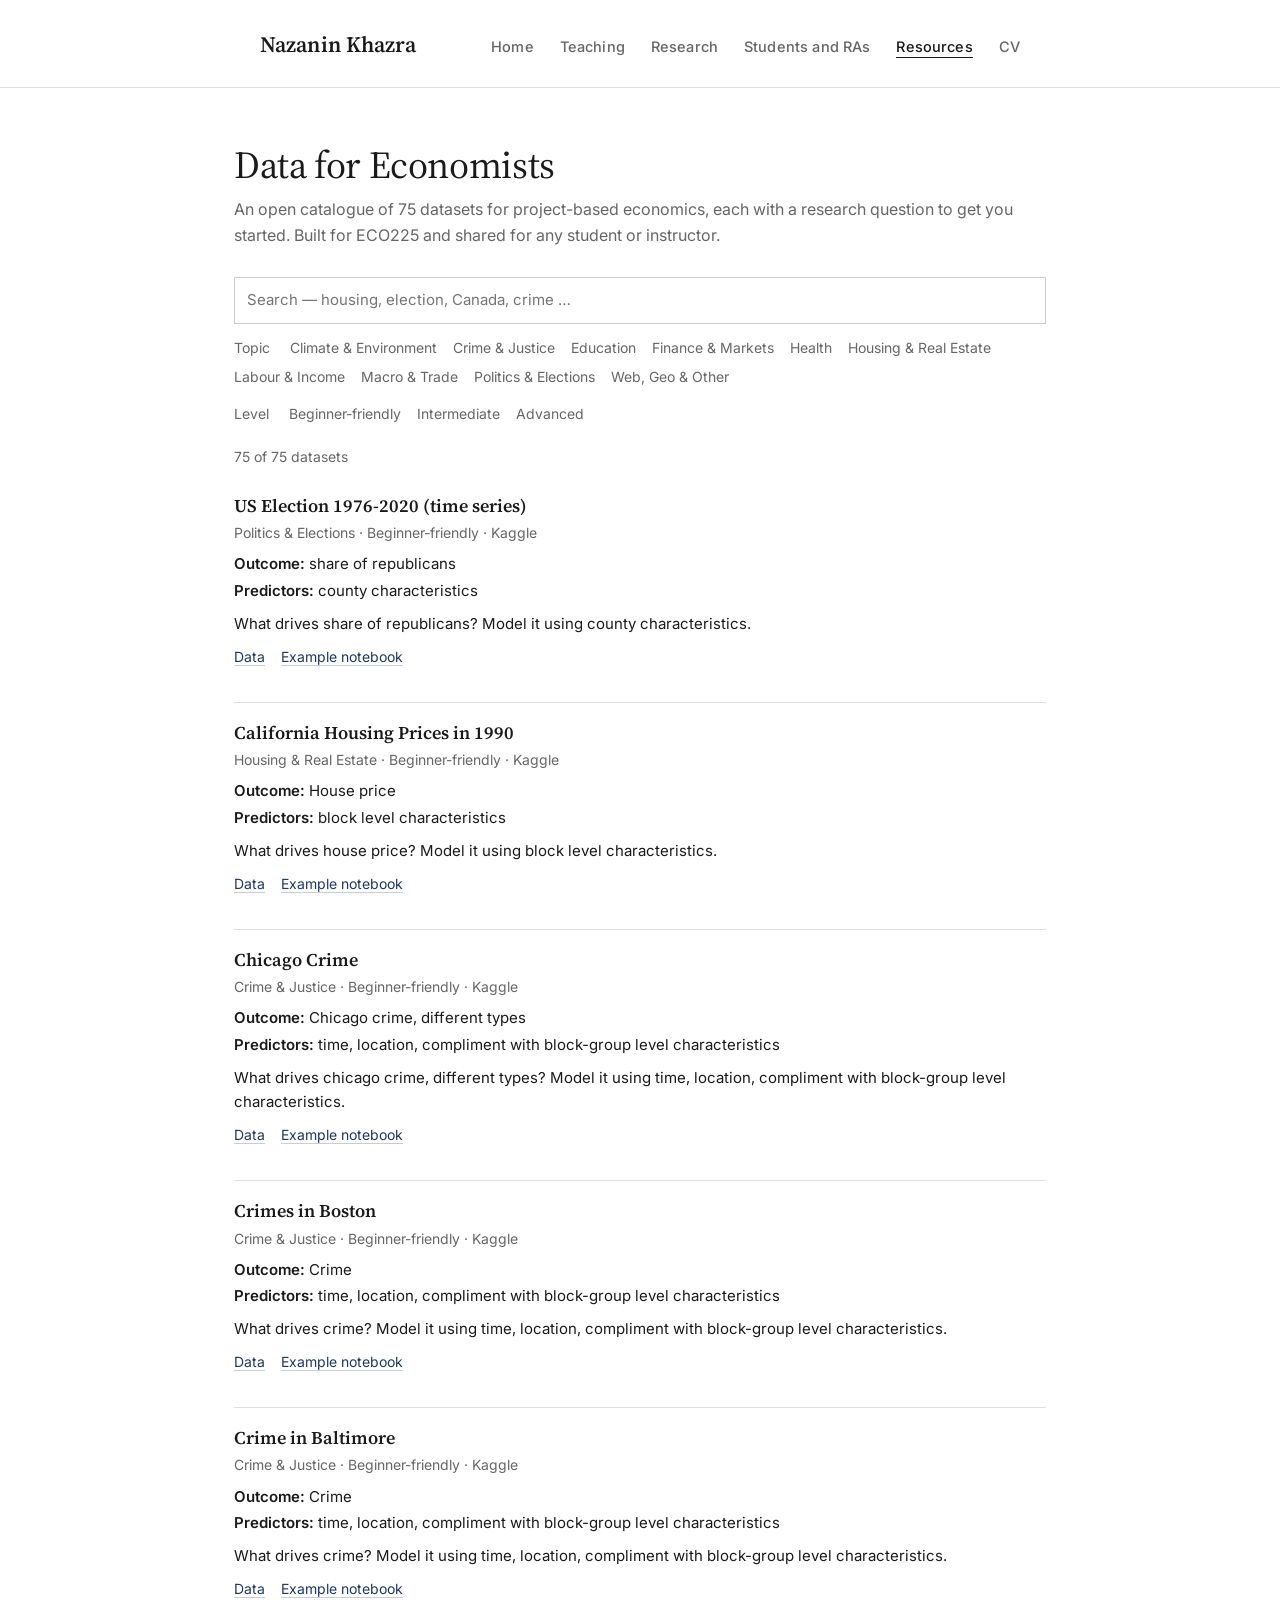
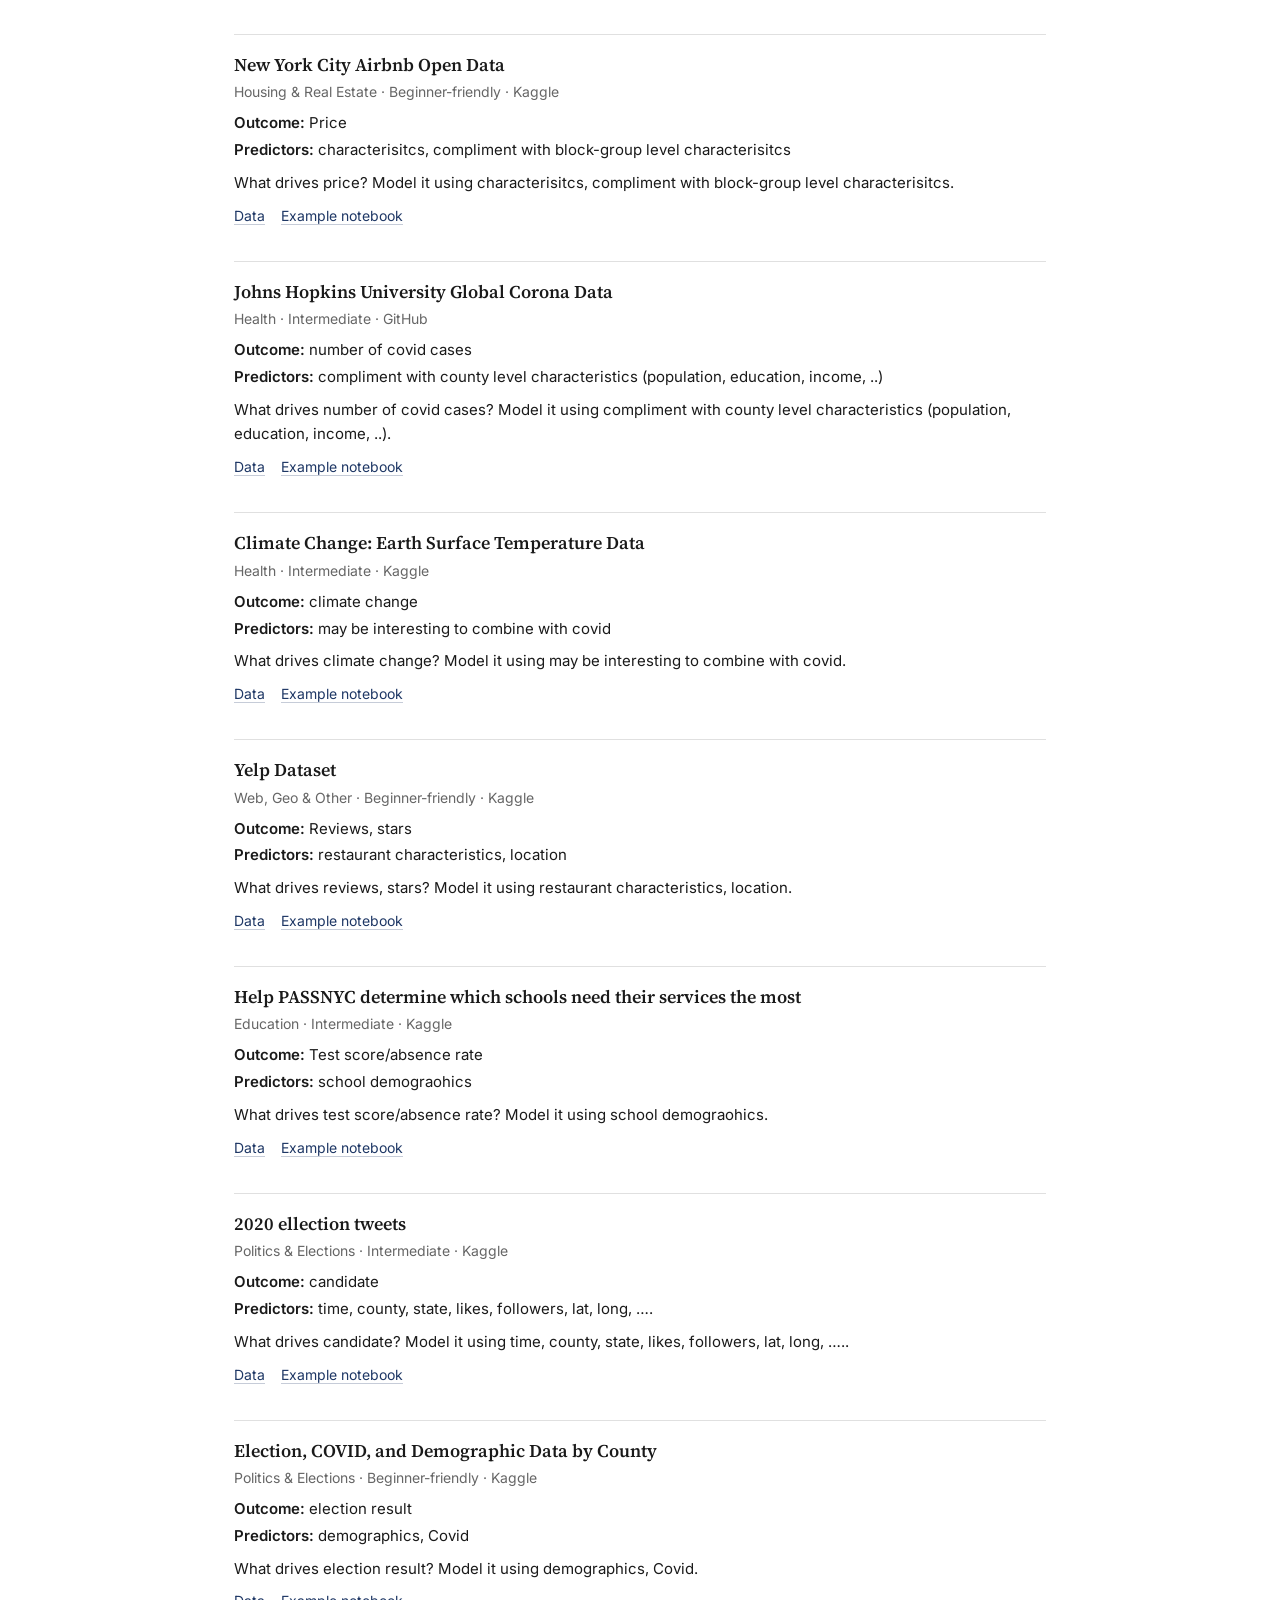
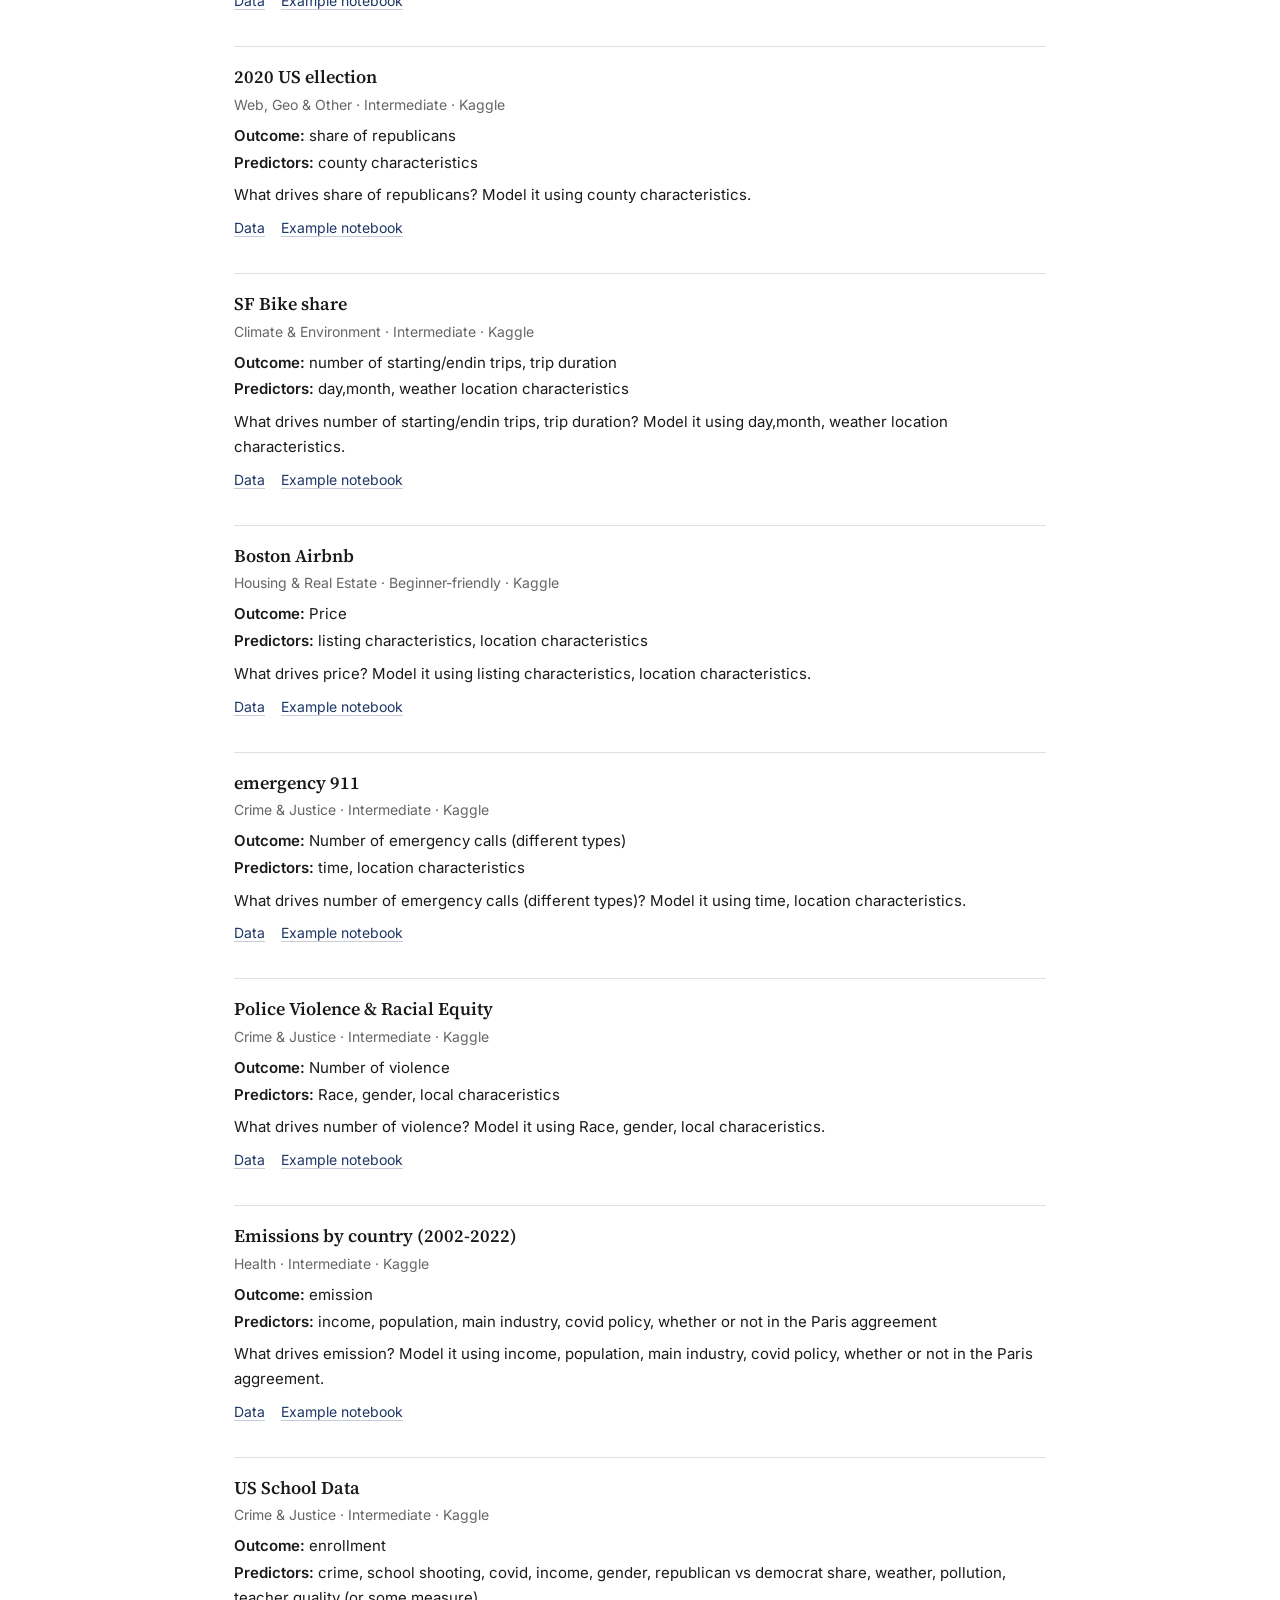
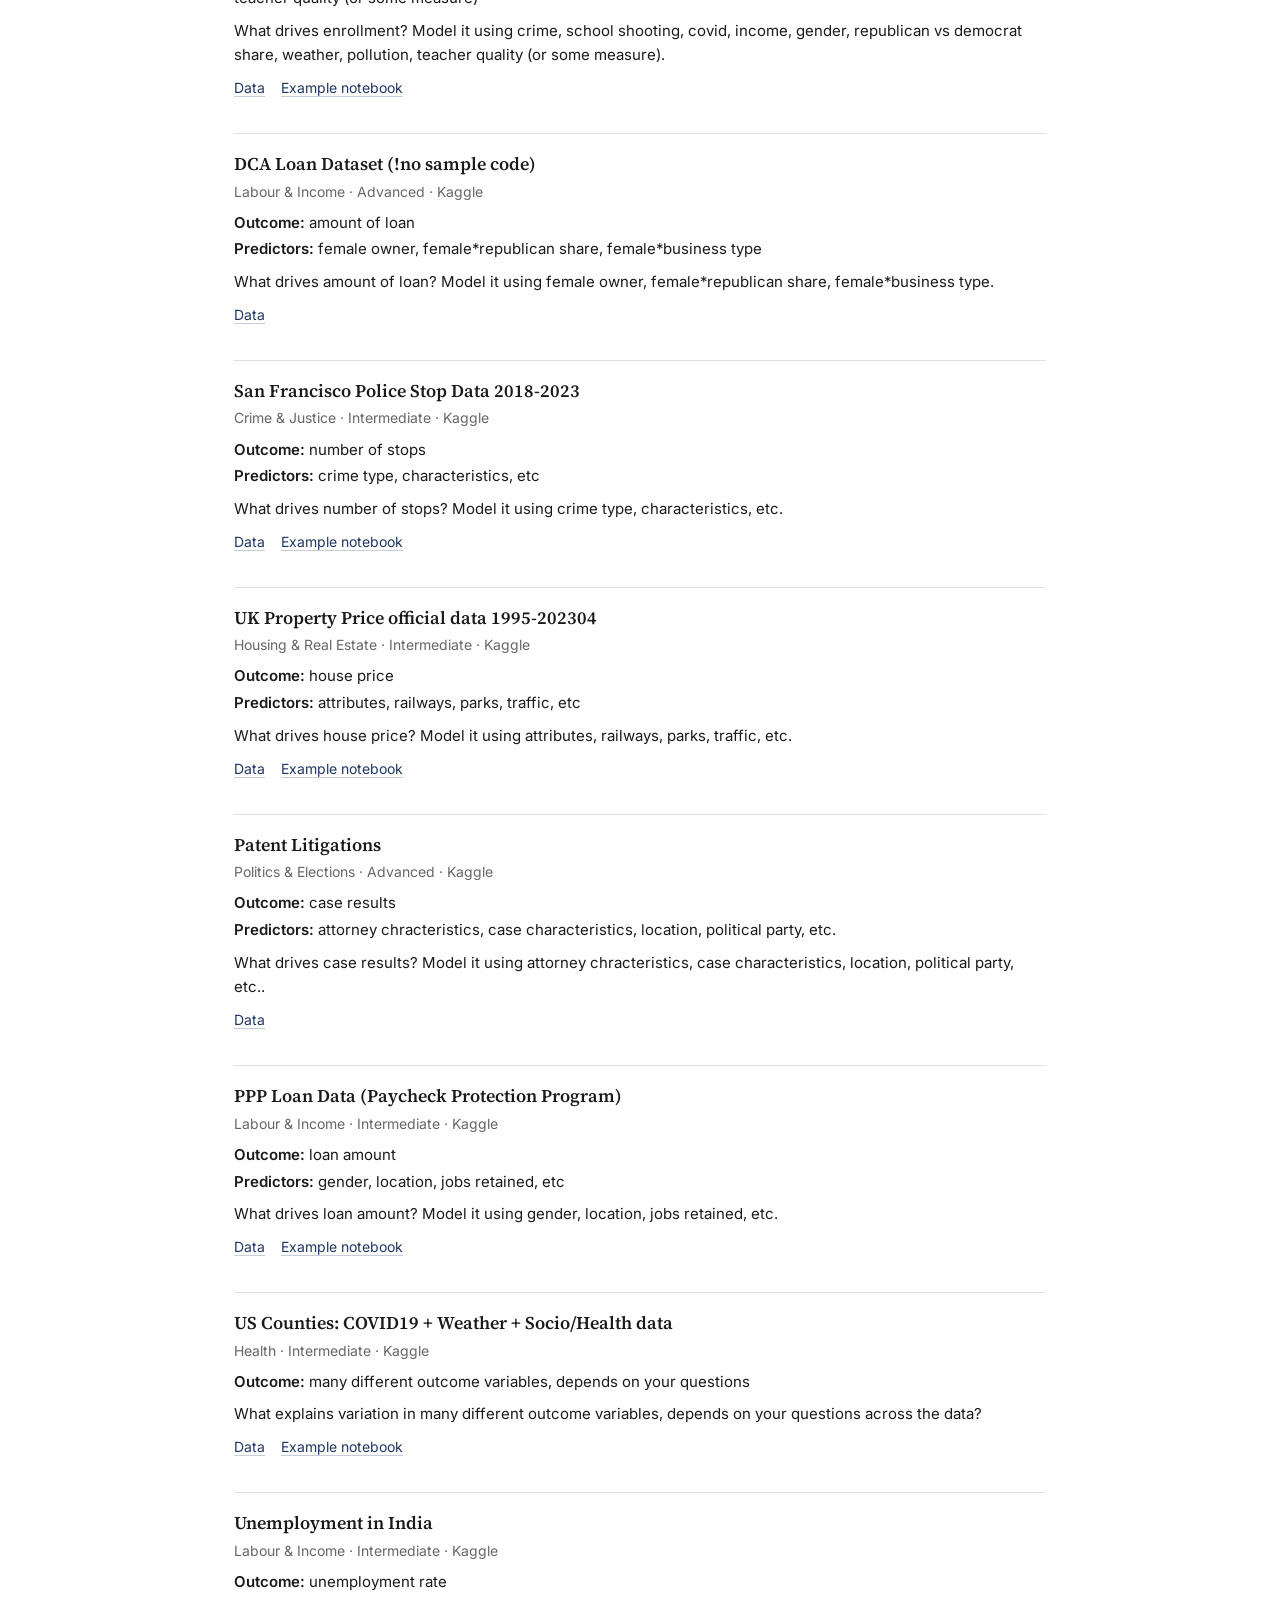
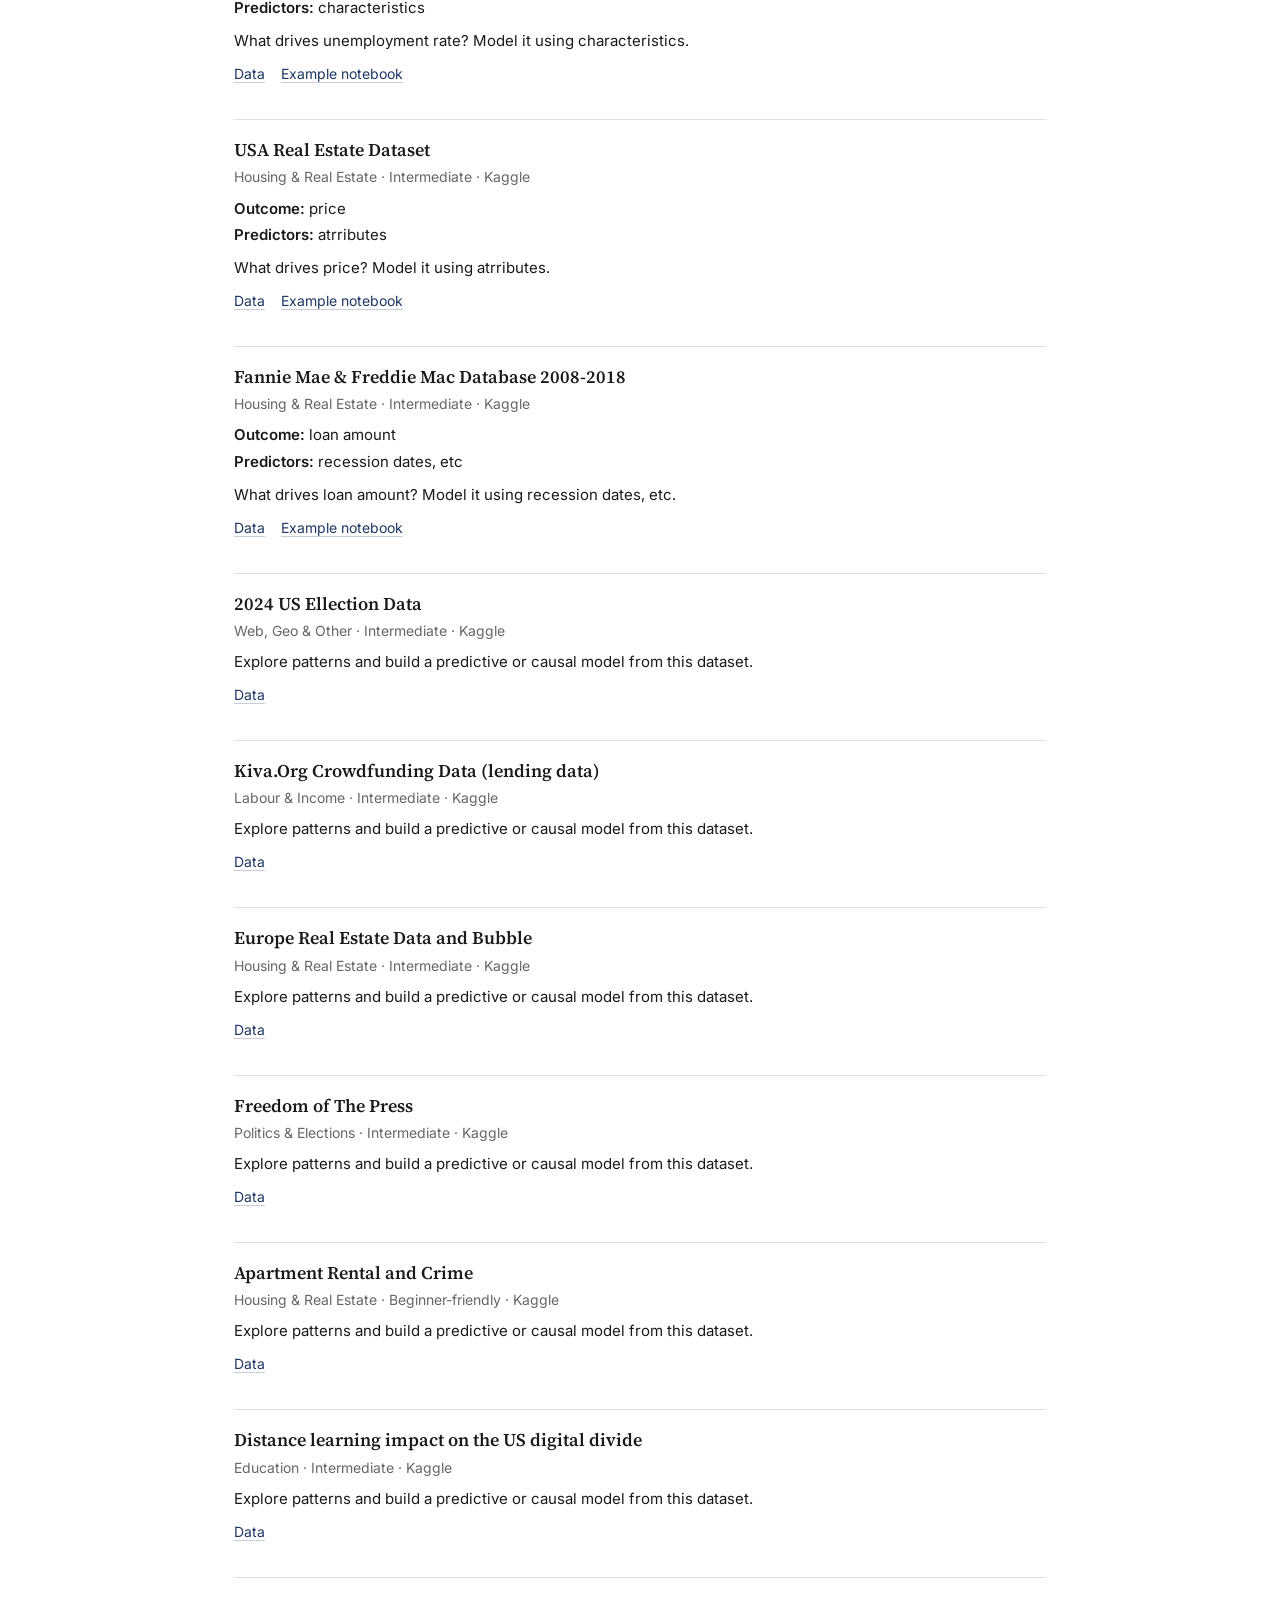
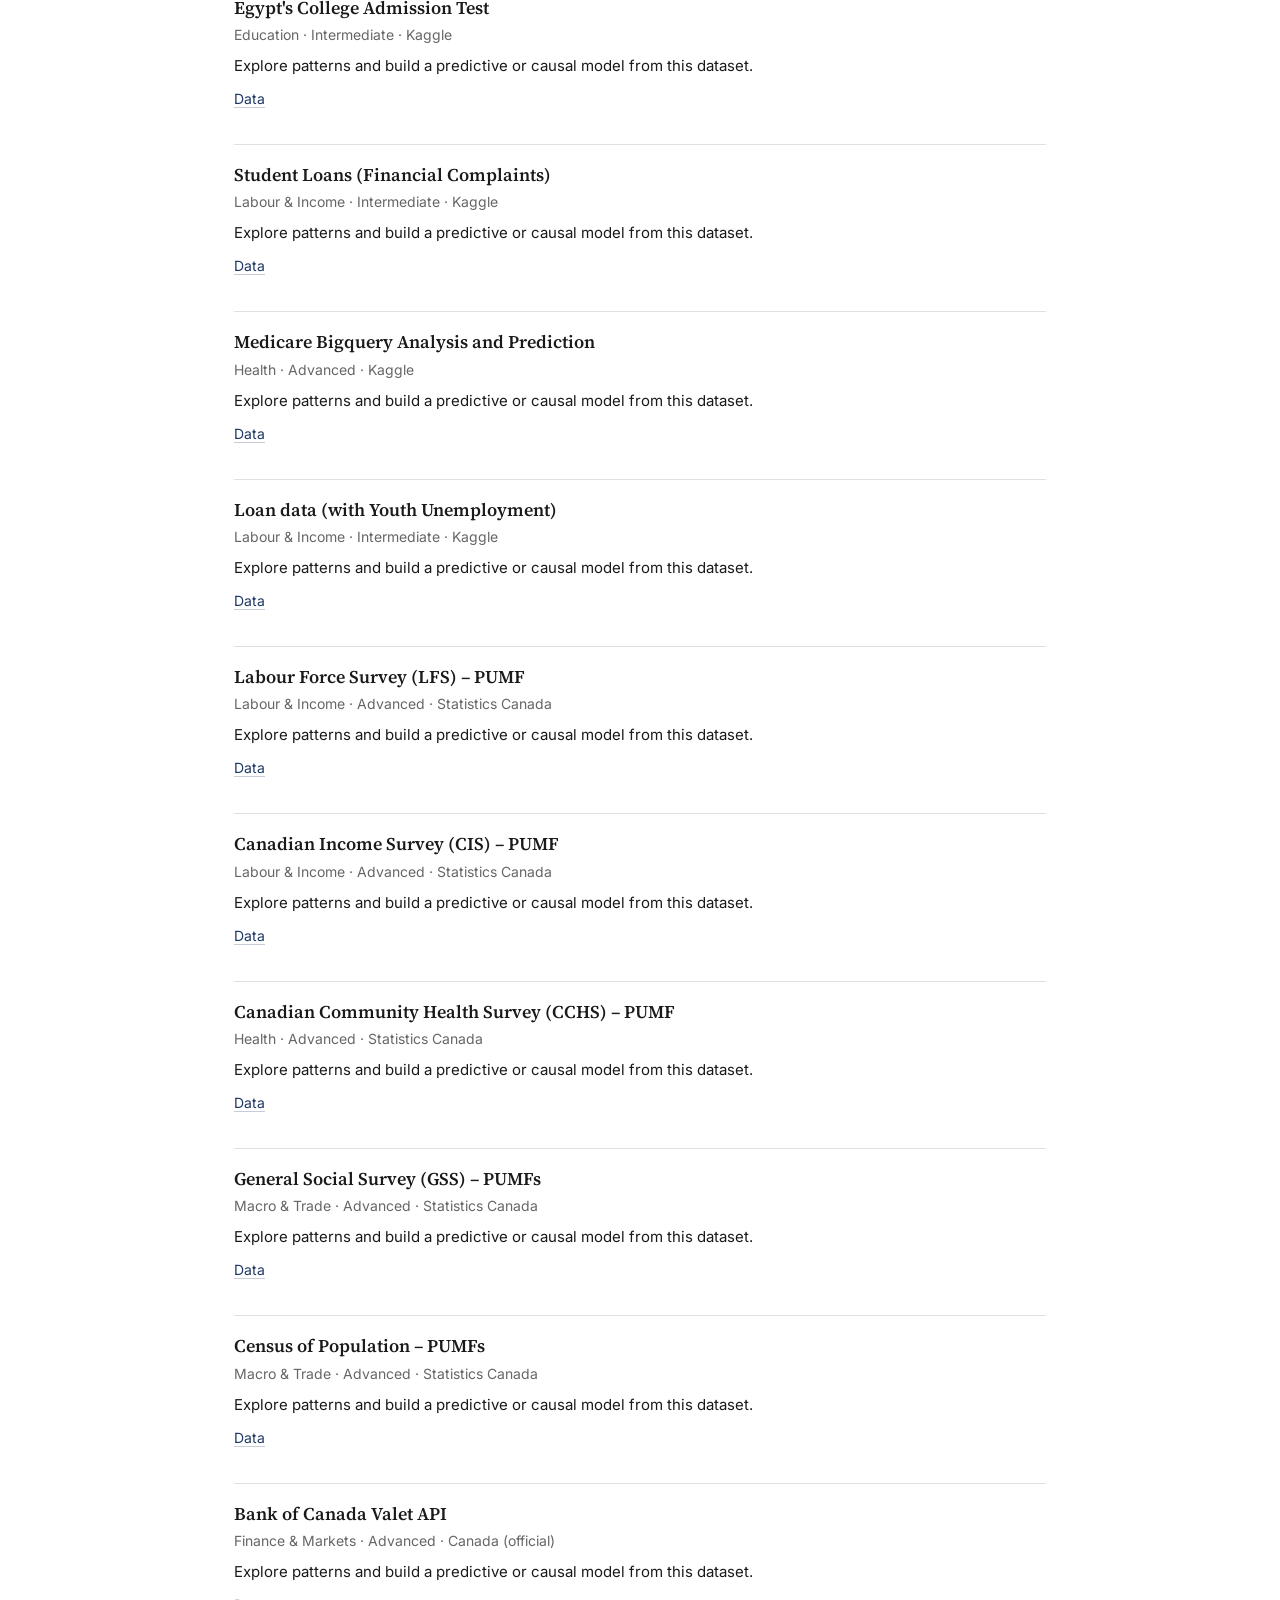
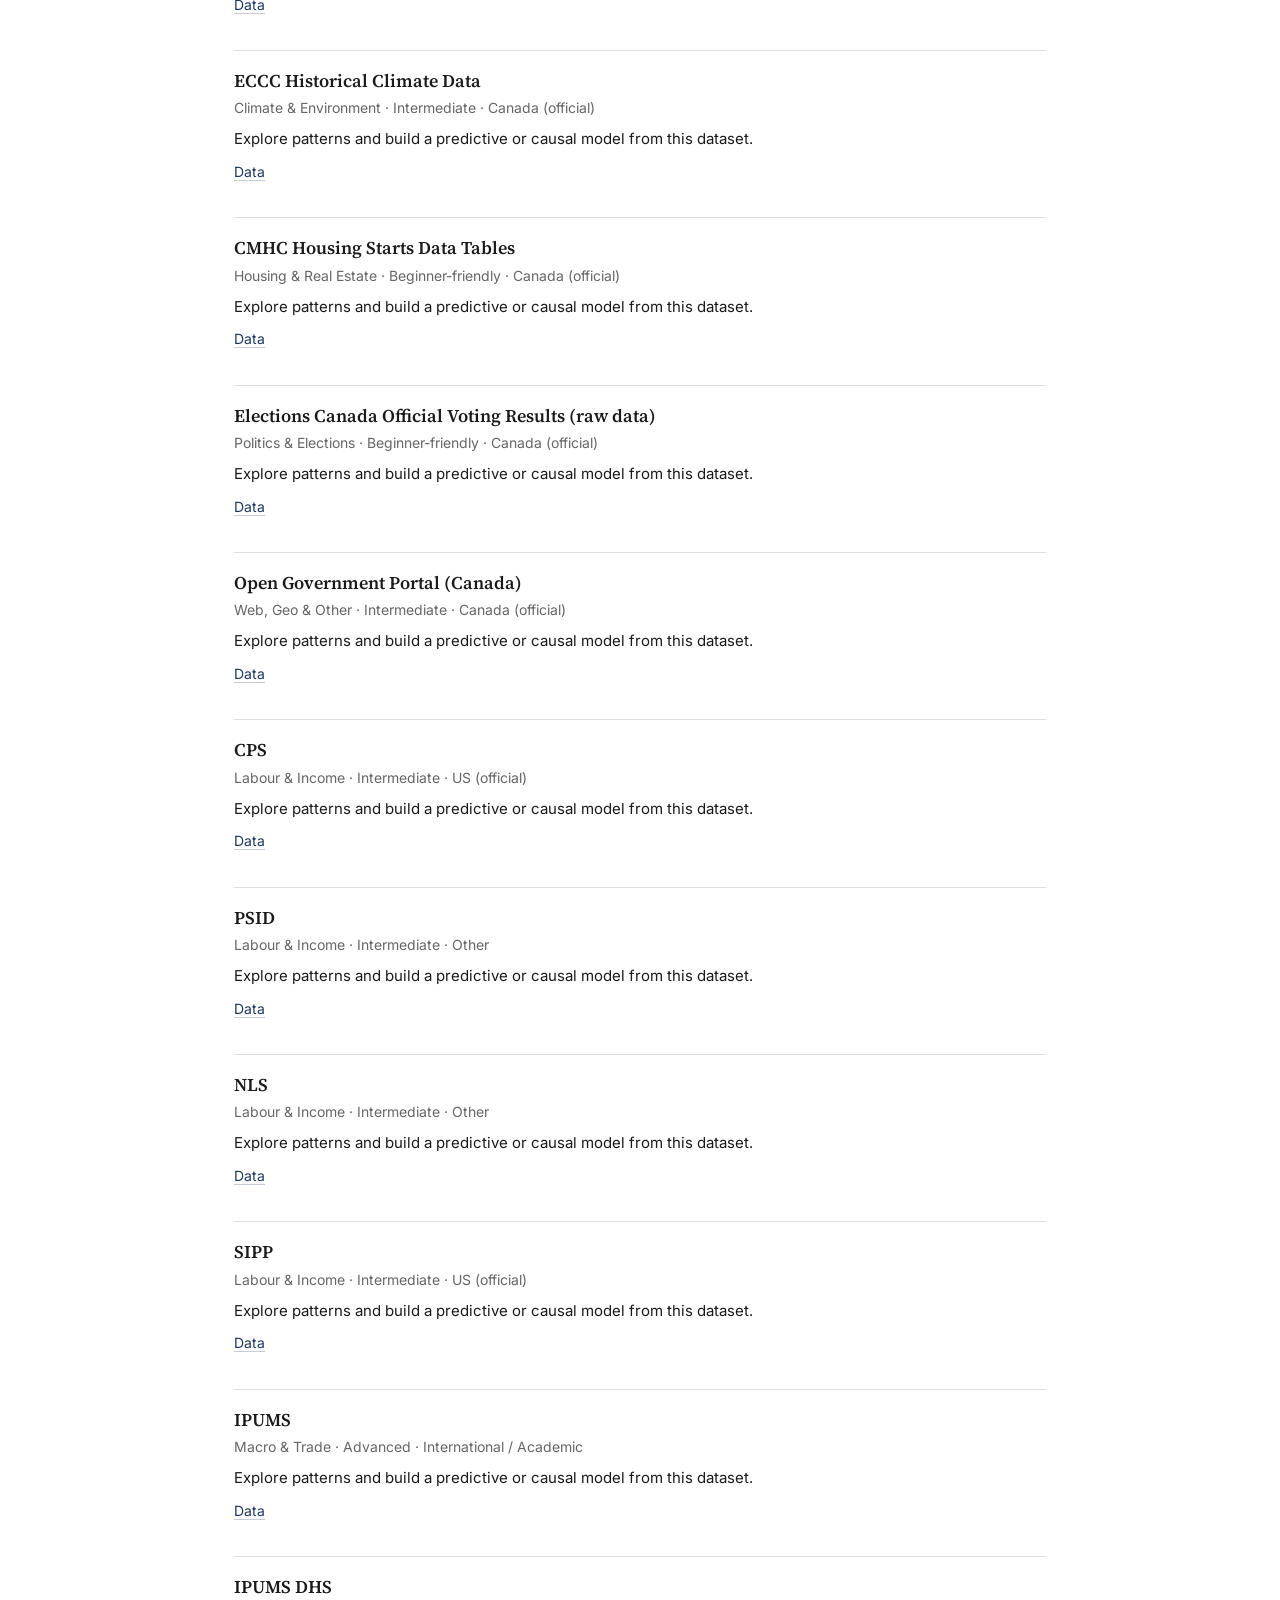
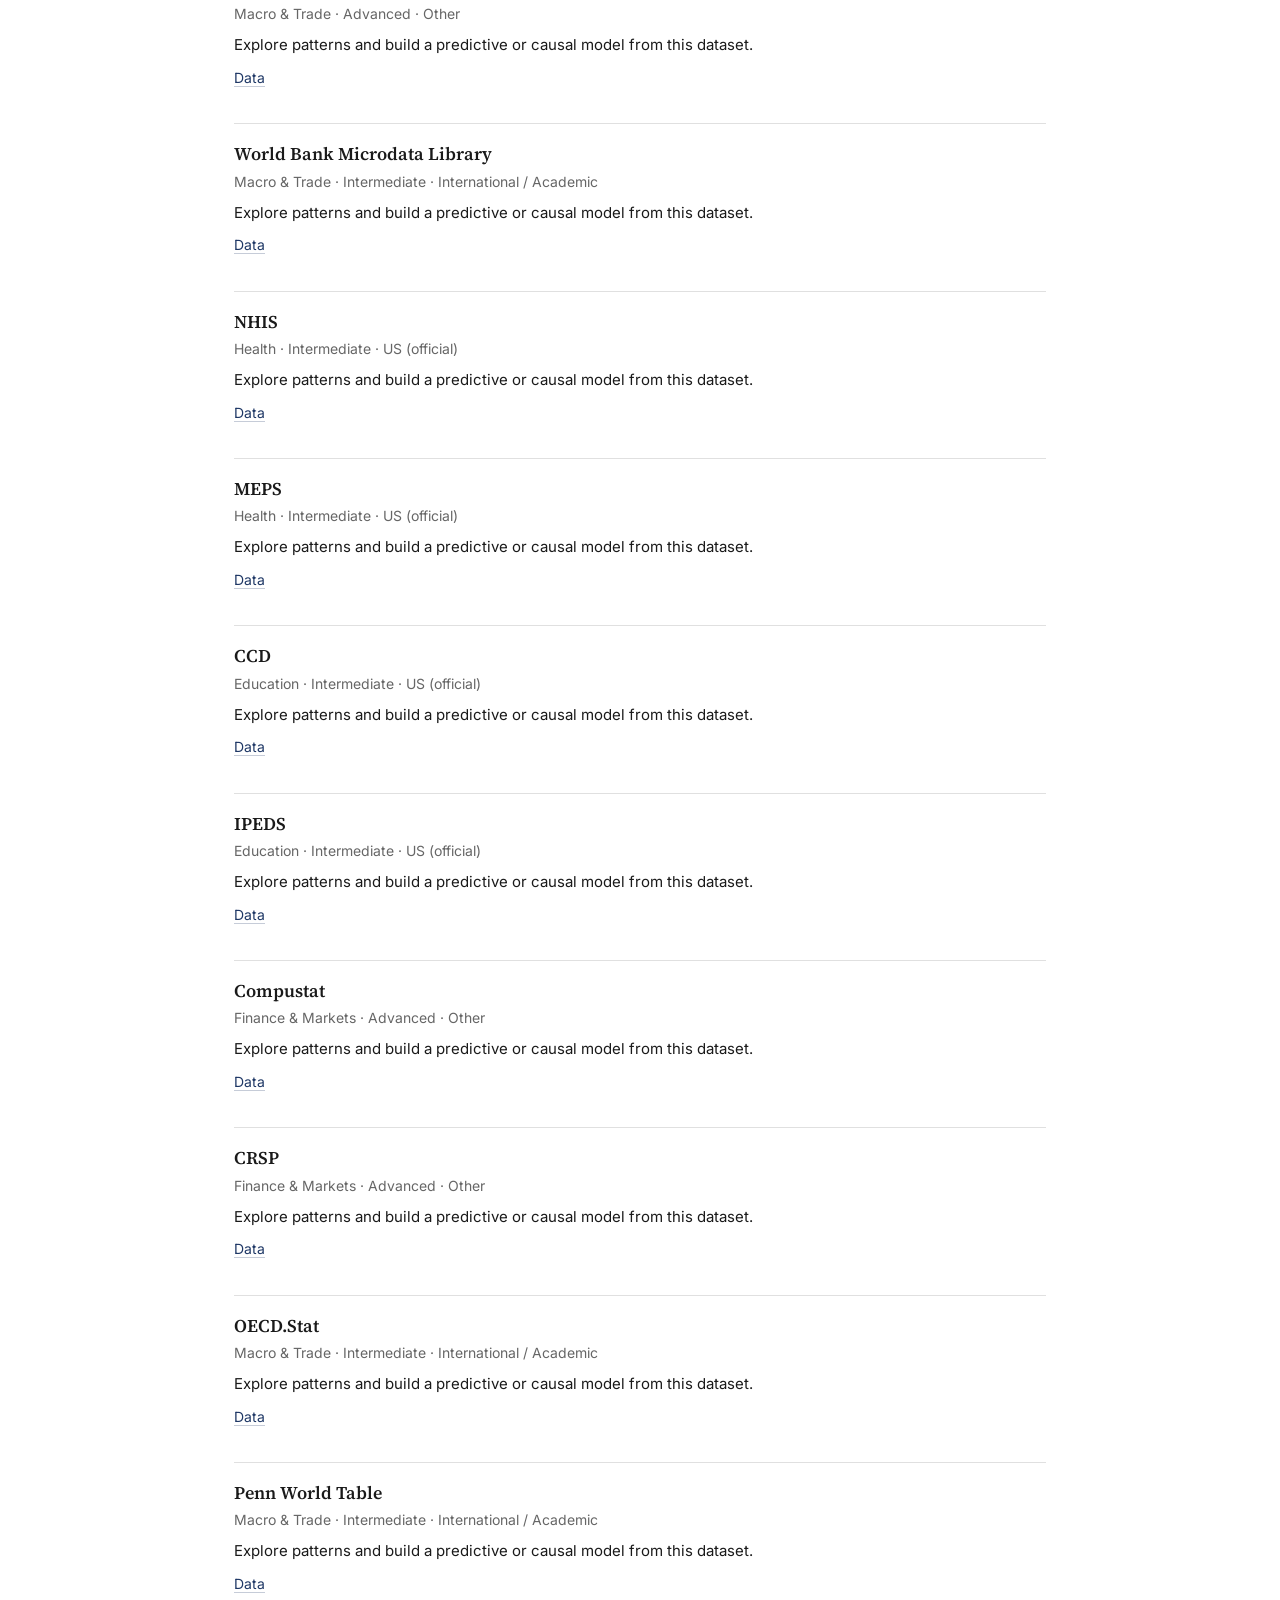
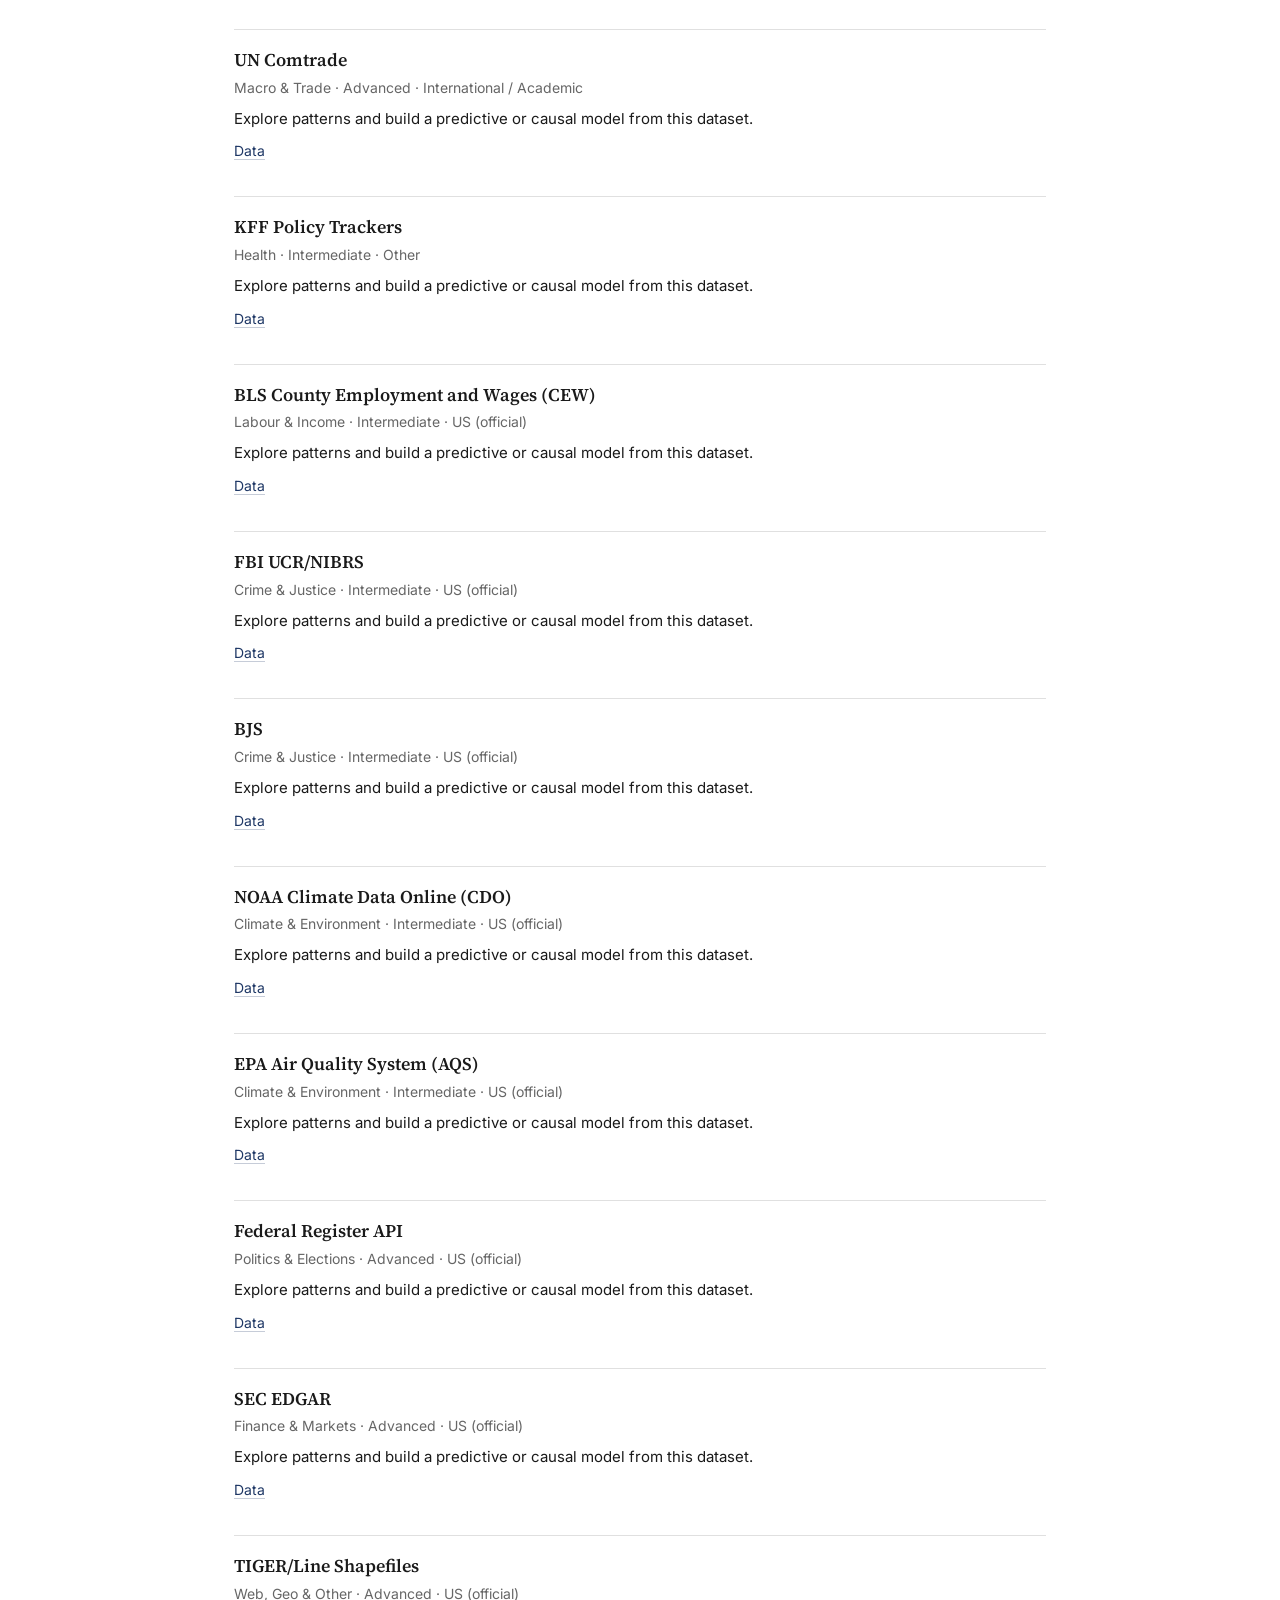
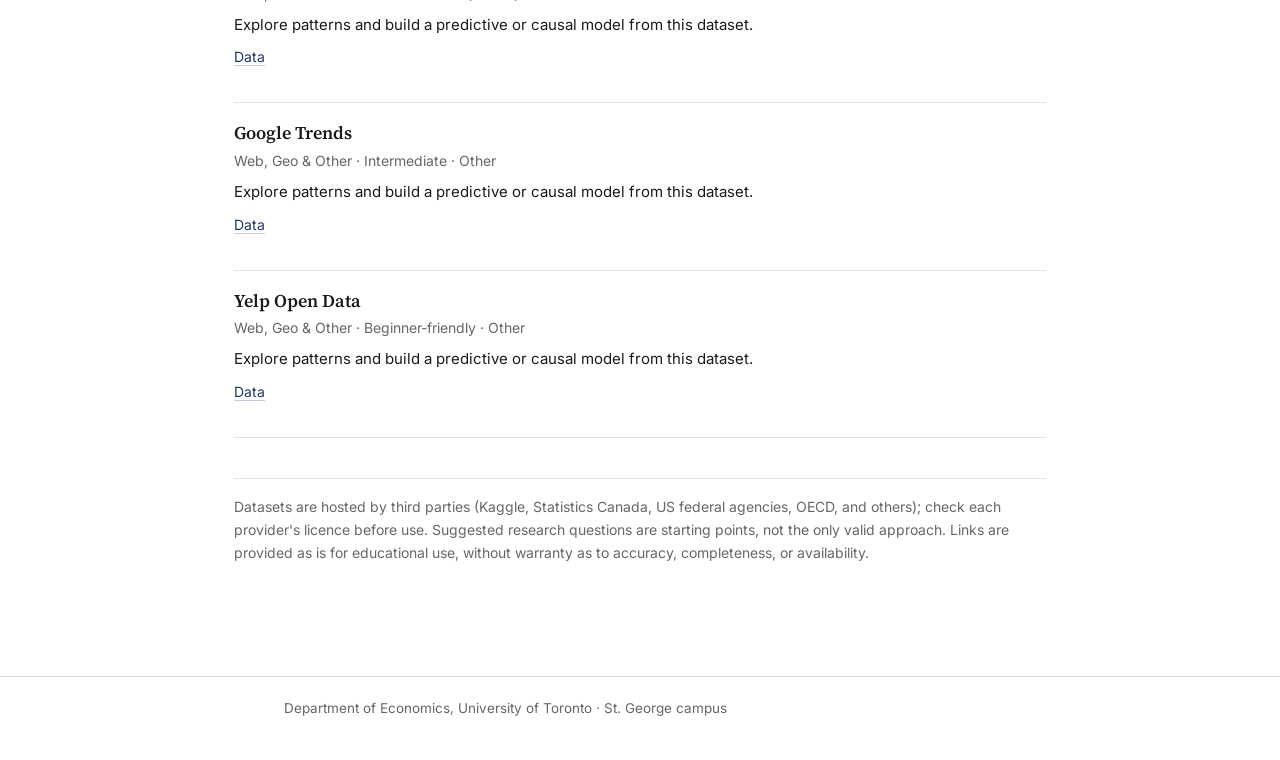
==== data-catalogue.html @ d750891c "Nav: Teaching before Research Co-Authored-By: Claude Fable 5.1 <noreply@anthropic.com> Claude-Sessio" ====
<!DOCTYPE html>
<html lang="en">
<head>
<meta charset="utf-8">
<meta name="viewport" content="width=device-width, initial-scale=1">
<title>Data for Economists — Nazanin Khazra</title>
<link rel="stylesheet" href="assets/style.css">
<style>
  main.wrap { max-width: 860px; }
  .controls { margin: 28px 0 8px; }
  #search {
    width: 100%; padding: 10px 12px; font: inherit; font-size: 15px;
    border: 1px solid #ccc; border-radius: 0; background: #fff; color: var(--ink);
  }
  #search:focus { outline: none; border-color: var(--ink); }
  .filters { display: flex; flex-wrap: wrap; gap: 4px 16px; align-items: baseline; margin-top: 12px; font-size: 14px; }
  .flabel { color: var(--muted); margin-right: 4px; }
  .chip { color: var(--muted); cursor: pointer; border-bottom: 1px solid transparent; padding-bottom: 1px; }
  .chip:hover { color: var(--ink); }
  .chip.active { color: var(--ink); border-bottom-color: var(--ink); }
  .count { color: var(--muted); font-size: 14px; margin: 18px 0 0; }
  .list { margin-top: 6px; }
  .entry { padding: 18px 0; border-bottom: 1px solid var(--rule); }
  .entry h3 { margin: 0 0 4px; font-family: var(--serif); font-weight: 600; font-size: 18px; line-height: 1.3; }
  .entry .meta { color: var(--muted); font-size: 14px; margin: 0 0 8px; }
  .entry .field { font-size: 15px; margin: 2px 0; }
  .entry .field b { font-weight: 600; }
  .entry .q { font-size: 15px; margin: 8px 0 0; color: var(--ink); }
  .entry .links { font-size: 14px; margin-top: 8px; }
  .entry .links a { margin-right: 16px; }
  .empty { color: var(--muted); padding: 40px 0; }
  .note { color: var(--muted); font-size: 14px; margin-top: 40px; padding-top: 16px; border-top: 1px solid var(--rule); }
</style>
</head>
<body>
<header>
  <div class="wrap header-inner">
    <a class="brand" href="index.html">Nazanin Khazra</a>
    <nav><ul>
      <li><a href="index.html">Home</a></li>
      <li><a href="teaching.html">Teaching</a></li>
      <li><a href="research.html">Research</a></li>
      <li><a href="students.html">Students and RAs</a></li>
      <li><a href="resources.html" class="active">Resources</a></li>
      <li><a href="assets/cv.pdf">CV</a></li>
    </ul></nav>
  </div>
</header>

<main class="wrap">
  <h1>Data for Economists</h1>
  <p class="title-line">An open catalogue of 75 datasets for project-based economics, each with a research question to get you started. Built for ECO225 and shared for any student or instructor.</p>

  <div class="controls">
    <input id="search" type="search" placeholder="Search — housing, election, Canada, crime …">
    <div class="filters" id="topicFilters"><span class="flabel">Topic</span></div>
    <div class="filters" id="diffFilters"><span class="flabel">Level</span></div>
    <p class="count" id="count"></p>
  </div>

  <div class="list" id="grid"></div>
  <div class="empty" id="empty" style="display:none">No datasets match. Clear the filters to see everything.</div>

  <p class="note">Datasets are hosted by third parties (Kaggle, Statistics Canada, US federal agencies, OECD, and others); check each provider's licence before use. Suggested research questions are starting points, not the only valid approach. Links are provided as is for educational use, without warranty as to accuracy, completeness, or availability.</p>
</main>

<footer><div class="wrap">Department of Economics, University of Toronto · St. George campus</div></footer>

<script>
const DATA=[{"num": 1, "name": "US Election 1976-2020 (time series)", "link": "https://www.kaggle.com/tunguz/us-elections-dataset?select=usa-2016-presidential-election-by-county.csv", "y": "share of republicans", "features": "county characteristics", "notebooks": "https://www.kaggle.com/iphykelvin1993/us-elections", "notes": "", "topic": "Politics & Elections", "source": "Kaggle", "difficulty": "Beginner-friendly", "question": "What drives share of republicans? Model it using county characteristics."}, {"num": 2, "name": "California Housing Prices in 1990", "link": "https://www.kaggle.com/camnugent/california-housing-prices", "y": "House price", "features": "block level characteristics", "notebooks": "https://www.kaggle.com/qixuan/california-housing-modelling-and-map-visualisation", "notes": "", "topic": "Housing & Real Estate", "source": "Kaggle", "difficulty": "Beginner-friendly", "question": "What drives house price? Model it using block level characteristics."}, {"num": 3, "name": "Chicago Crime", "link": "https://www.kaggle.com/chicago/chicago-crime", "y": "Chicago crime, different types", "features": "time, location, compliment with block-group level characteristics", "notebooks": "https://www.kaggle.com/boldy717/chicago-crime-eda-sql-and-pandas\n\nhttps://www.kaggle.com/threadid/geopandas-mapping-chicago-crimes", "notes": "", "topic": "Crime & Justice", "source": "Kaggle", "difficulty": "Beginner-friendly", "question": "What drives chicago crime, different types? Model it using time, location, compliment with block-group level characteristics."}, {"num": 4, "name": "Crimes in Boston", "link": "https://www.kaggle.com/ankkur13/boston-crime-data", "y": "Crime", "features": "time, location, compliment with block-group level characteristics", "notebooks": "https://www.kaggle.com/kosovanolexandr/crimes-in-boston-multiclass-clustering", "notes": "", "topic": "Crime & Justice", "source": "Kaggle", "difficulty": "Beginner-friendly", "question": "What drives crime? Model it using time, location, compliment with block-group level characteristics."}, {"num": 5, "name": "Crime in Baltimore", "link": "https://www.kaggle.com/sohier/crime-in-baltimore", "y": "Crime", "features": "time, location, compliment with block-group level characteristics", "notebooks": "https://www.kaggle.com/joemenifee/baltimore-crime-analysis\n\nhttps://www.kaggle.com/bburnet/baltimore-crime-eda-visualization-folium-map", "notes": "", "topic": "Crime & Justice", "source": "Kaggle", "difficulty": "Beginner-friendly", "question": "What drives crime? Model it using time, location, compliment with block-group level characteristics."}, {"num": 6, "name": "New York City Airbnb Open Data", "link": "https://www.kaggle.com/dgomonov/new-york-city-airbnb-open-data", "y": "Price", "features": "characterisitcs, compliment with block-group level characterisitcs", "notebooks": "https://www.kaggle.com/code/thrmsnprfs/starter-new-york-city-airbnb-open-data-c2d26609-a", "notes": "", "topic": "Housing & Real Estate", "source": "Kaggle", "difficulty": "Beginner-friendly", "question": "What drives price? Model it using characterisitcs, compliment with block-group level characterisitcs."}, {"num": 7, "name": "Johns Hopkins University Global Corona Data", "link": "https://github.com/CSSEGISandData/COVID-19", "y": "number of covid cases", "features": "compliment with county level characteristics (population, education, income, ..)", "notebooks": "https://www.kaggle.com/imdevskp/covid-19-analysis-visualization-comparisons", "notes": "Combine with mobility data.\n You can also look at variants: Omicron for instance: https://www.kaggle.com/yamqwe/omicron-covid19-variant-daily-cases https://www.kaggle.com/therealcyberlord/coronavirus-covid-19-visualization-prediction", "topic": "Health", "source": "GitHub", "difficulty": "Intermediate", "question": "What drives number of covid cases? Model it using compliment with county level characteristics (population, education, income, ..)."}, {"num": 8, "name": "Climate Change: Earth Surface Temperature Data", "link": "https://www.kaggle.com/berkeleyearth/climate-change-earth-surface-temperature-data", "y": "climate change", "features": "may be interesting to combine with covid", "notebooks": "https://www.kaggle.com/amelinvladislav/map-of-temperatures-and-analysis-of-global-warming", "notes": "you can complement with the el nino data: \nhttps://www.kaggle.com/code/andremuzzetti/el-nino-eda or with any of the datasets in: \nhttps://www.kaggle.com/datasets/aslates/cdp-datasets", "topic": "Health", "source": "Kaggle", "difficulty": "Intermediate", "question": "What drives climate change? Model it using may be interesting to combine with covid."}, {"num": 9, "name": "Yelp Dataset", "link": "https://www.kaggle.com/yelp-dataset/yelp-dataset/version/6", "y": "Reviews, stars", "features": "restaurant characteristics, location", "notebooks": "https://www.kaggle.com/jagangupta/what-s-in-a-review-yelp-ratings-eda", "notes": "", "topic": "Web, Geo & Other", "source": "Kaggle", "difficulty": "Beginner-friendly", "question": "What drives reviews, stars? Model it using restaurant characteristics, location."}, {"num": 10, "name": "Help PASSNYC determine which schools need their services the most", "link": "https://www.kaggle.com/passnyc/data-science-for-good", "y": "Test score/absence rate", "features": "school demograohics", "notebooks": "https://www.kaggle.com/randylaosat/simple-exploratory-data-analysis-passnyc\n\nhttps://www.kaggle.com/infocusp/holographic-view-of-underperforming-schools\n\nhttps://www.kaggle.com/infocusp/holographic-view-of-underperforming-schools", "notes": "", "topic": "Education", "source": "Kaggle", "difficulty": "Intermediate", "question": "What drives test score/absence rate? Model it using school demograohics."}, {"num": 11, "name": "2020 ellection tweets", "link": "https://www.kaggle.com/manchunhui/us-election-2020-tweets", "y": "candidate", "features": "time, county, state, likes, followers, lat, long, ….", "notebooks": "https://www.kaggle.com/ryanliwag1/twitter-analysis-on-the-us-election-2020-finale", "notes": "you can combine with actual election results", "topic": "Politics & Elections", "source": "Kaggle", "difficulty": "Intermediate", "question": "What drives candidate? Model it using time, county, state, likes, followers, lat, long, ….."}, {"num": 12, "name": "Election, COVID, and Demographic Data by County", "link": "https://www.kaggle.com/etsc9287/2020-general-election-polls", "y": "election result", "features": "demographics, Covid", "notebooks": "https://www.kaggle.com/code/tapendrakumar09/analyzing-us-electing-using-demographic-and-covid", "notes": "", "topic": "Politics & Elections", "source": "Kaggle", "difficulty": "Beginner-friendly", "question": "What drives election result? Model it using demographics, Covid."}, {"num": 13, "name": "2020 US ellection", "link": "https://www.kaggle.com/unanimad/us-election-2020", "y": "share of republicans", "features": "county characteristics", "notebooks": "https://www.kaggle.com/pauldesalvo/2020-election-analysis", "notes": "", "topic": "Web, Geo & Other", "source": "Kaggle", "difficulty": "Intermediate", "question": "What drives share of republicans? Model it using county characteristics."}, {"num": 14, "name": "SF Bike share", "link": "https://www.kaggle.com/benhamner/sf-bay-area-bike-share", "y": "number of starting/endin trips, trip duration", "features": "day,month, weather location characteristics", "notebooks": "https://www.kaggle.com/sriharshaatyam/geo-spatial-analysis-and-prediction", "notes": "merge station and trip datasets", "topic": "Climate & Environment", "source": "Kaggle", "difficulty": "Intermediate", "question": "What drives number of starting/endin trips, trip duration? Model it using day,month, weather location characteristics."}, {"num": 15, "name": "Boston Airbnb", "link": "https://www.kaggle.com/airbnb/boston?select=reviews.csv", "y": "Price", "features": "listing characteristics, location characteristics", "notebooks": "https://www.kaggle.com/kostyabahshetsyan/boston-airbnb-visualization", "notes": "Start with just the listings.csv file", "topic": "Housing & Real Estate", "source": "Kaggle", "difficulty": "Beginner-friendly", "question": "What drives price? Model it using listing characteristics, location characteristics."}, {"num": 16, "name": "emergency 911", "link": "https://www.kaggle.com/mchirico/montcoalert", "y": "Number of emergency calls (different types)", "features": "time, location characteristics", "notebooks": "https://www.kaggle.com/vahidehdashti/911-call-data-eda", "notes": "", "topic": "Crime & Justice", "source": "Kaggle", "difficulty": "Intermediate", "question": "What drives number of emergency calls (different types)? Model it using time, location characteristics."}, {"num": 17, "name": "Police Violence & Racial Equity", "link": "https://www.kaggle.com/jpmiller/police-violence-in-the-us", "y": "Number of violence", "features": "Race, gender, local characeristics", "notebooks": "https://www.kaggle.com/dbsimpson/police-killing-by-race-and-state", "notes": "zipcode level analysis, start with fatal_encounter_dot_org.csv file", "topic": "Crime & Justice", "source": "Kaggle", "difficulty": "Intermediate", "question": "What drives number of violence? Model it using Race, gender, local characeristics."}, {"num": 18, "name": "Emissions by country (2002-2022)", "link": "https://www.kaggle.com/datasets/thedevastator/global-fossil-co2-emissions-by-country-2002-2022", "y": "emission", "features": "income, population, main industry, covid policy, whether or not in the Paris aggreement", "notebooks": "https://www.kaggle.com/code/saibhargav2810/eda-on-country-emissions", "notes": "You can complement your data with one the resources in the following: \n\nhttps://www.kaggle.com/datasets/aslates/cdp-datasets", "topic": "Health", "source": "Kaggle", "difficulty": "Intermediate", "question": "What drives emission? Model it using income, population, main industry, covid policy, whether or not in the Paris aggreement."}, {"num": 19, "name": "US School Data", "link": "https://www.kaggle.com/datasets/andrewmvd/us-schools-dataset", "y": "enrollment", "features": "crime, school shooting, covid, income, gender, republican vs democrat share, weather, pollution, teacher quality (or some measure)", "notebooks": "https://www.kaggle.com/code/mauromauro/learning-in-cyberspace-a-story-of-pandemic-times", "notes": "", "topic": "Crime & Justice", "source": "Kaggle", "difficulty": "Intermediate", "question": "What drives enrollment? Model it using crime, school shooting, covid, income, gender, republican vs democrat share, weather, pollution, teacher quality (or some measure)."}, {"num": 20, "name": "DCA Loan Dataset (!no sample code)", "link": "https://www.kaggle.com/datasets/thedevastator/unlock-financing-through-usaid-dca-loan-transact", "y": "amount of loan", "features": "female owner, female*republican share, female*business type", "notebooks": "no sample code", "notes": "IMPORTANT: be aware that there is no sample code for this data meaning that you should write everything yourself", "topic": "Labour & Income", "source": "Kaggle", "difficulty": "Advanced", "question": "What drives amount of loan? Model it using female owner, female*republican share, female*business type."}, {"num": 21, "name": "San Francisco Police Stop Data 2018-2023", "link": "https://www.kaggle.com/datasets/asaniczka/san-francisco-police-stop-data-2018-2023", "y": "number of stops", "features": "crime type, characteristics, etc", "notebooks": "https://www.kaggle.com/code/beridzeg45/san-francisco-police-stops-eda", "notes": "", "topic": "Crime & Justice", "source": "Kaggle", "difficulty": "Intermediate", "question": "What drives number of stops? Model it using crime type, characteristics, etc."}, {"num": 22, "name": "UK Property Price official data 1995-202304", "link": "https://www.kaggle.com/datasets/lorentzyeung/price-paid-data-202304", "y": "house price", "features": "attributes, railways, parks, traffic, etc", "notebooks": "https://www.kaggle.com/code/ashishkumarak/pandas-or-polars-comparative-analysis", "notes": "choose this if you are familiar with UK geography and census datasets", "topic": "Housing & Real Estate", "source": "Kaggle", "difficulty": "Intermediate", "question": "What drives house price? Model it using attributes, railways, parks, traffic, etc."}, {"num": 23, "name": "Patent Litigations", "link": "https://www.kaggle.com/datasets/uspto/patent-litigations?select=attorneys.csv", "y": "case results", "features": "attorney chracteristics, case characteristics, location, political party, etc.", "notebooks": "no sample code", "notes": "IMPORTANT: there is no sample code for this data,", "topic": "Politics & Elections", "source": "Kaggle", "difficulty": "Advanced", "question": "What drives case results? Model it using attorney chracteristics, case characteristics, location, political party, etc.."}, {"num": 24, "name": "PPP Loan Data (Paycheck Protection Program)", "link": "https://www.kaggle.com/datasets/susuwatari/ppp-loan-data-paycheck-protection-program/data", "y": "loan amount", "features": "gender, location, jobs retained, etc", "notebooks": "https://www.kaggle.com/code/susuwatari/kernel5d72ecde25", "notes": "", "topic": "Labour & Income", "source": "Kaggle", "difficulty": "Intermediate", "question": "What drives loan amount? Model it using gender, location, jobs retained, etc."}, {"num": 25, "name": "US Counties: COVID19 + Weather + Socio/Health data", "link": "https://www.kaggle.com/datasets/johnjdavisiv/us-counties-covid19-weather-sociohealth-data", "y": "many different outcome variables, depends on your questions", "features": "", "notebooks": "https://www.kaggle.com/code/aneeladahl/covid19-predictions", "notes": "", "topic": "Health", "source": "Kaggle", "difficulty": "Intermediate", "question": "What explains variation in many different outcome variables, depends on your questions across the data?"}, {"num": 26, "name": "Unemployment in India", "link": "https://www.kaggle.com/datasets/gokulrajkmv/unemployment-in-india?select=Unemployment+in+India.csv", "y": "unemployment rate", "features": "characteristics", "notebooks": "https://www.kaggle.com/code/duaali123/unemployement-analysis", "notes": "Important: choose this only if you can work with India's census and can understand the relevant maps https://www.kaggle.com/code/ramjasmaurya/india-s-mineral-ores/input the second link contains shape files and some other cool data from India", "topic": "Labour & Income", "source": "Kaggle", "difficulty": "Intermediate", "question": "What drives unemployment rate? Model it using characteristics."}, {"num": 27, "name": "USA Real Estate Dataset", "link": "https://www.kaggle.com/datasets/ahmedshahriarsakib/usa-real-estate-dataset", "y": "price", "features": "atrributes", "notebooks": "https://www.kaggle.com/code/kaanxtr/real-estate-eda", "notes": "", "topic": "Housing & Real Estate", "source": "Kaggle", "difficulty": "Intermediate", "question": "What drives price? Model it using atrributes."}, {"num": 28, "name": "Fannie Mae & Freddie Mac Database 2008-2018", "link": "https://www.kaggle.com/datasets/jeromeblanchet/fannie-mae-freddie-mac-public-use-database?select=2008_MFCensusTract2008", "y": "loan amount", "features": "recession dates, etc", "notebooks": "https://www.kaggle.com/code/kerneler/starter-fannie-mae-freddie-mac-d30c2b14-5", "notes": "Very difficult data to work with but lots of potential. Choose this if you are EXCELLENT in Python. The sample notebook does not exist and you should do all the set up work yourself", "topic": "Housing & Real Estate", "source": "Kaggle", "difficulty": "Intermediate", "question": "What drives loan amount? Model it using recession dates, etc."}, {"num": 29, "name": "2024 US Ellection Data", "link": "https://www.kaggle.com/datasets/jpmiller/elections?select=approval_ratings", "y": "", "features": "", "notebooks": "", "notes": "There's a lot of data here, it's pretty cool since it's for this election and we don't know much about it. There are many files and you should find a way to work with it.", "topic": "Web, Geo & Other", "source": "Kaggle", "difficulty": "Intermediate", "question": "Explore patterns and build a predictive or causal model from this dataset."}, {"num": 30, "name": "Kiva.Org Crowdfunding Data (lending data)", "link": "https://www.kaggle.com/code/mhajabri/kiv-me-a-loan/input", "y": "", "features": "", "notebooks": "", "notes": "Big data (3G)\nincludes the following 5 files that needs cleaning and merging: \n\nAdditional kiva snapshot\nData Science for Good: Kiva Crowdfunding\nKiva.DHS.v5\nMultidimensional Poverty Measures\nPoverty Indicators Recommend working with this if (1) you are good with coding and Python (2) you are interested in finance and consulting jobs \n\nIf your coding is beginner, meaning you have not coded on your own before and have trouble writing a couple of lines on your own without searching, I recommend choosing other datasets. Awesome data, very promising, but difficult to work with.", "topic": "Labour & Income", "source": "Kaggle", "difficulty": "Intermediate", "question": "Explore patterns and build a predictive or causal model from this dataset."}, {"num": 31, "name": "Europe Real Estate Data and Bubble", "link": "https://www.kaggle.com/code/jacopoferretti/in-search-of-a-real-estate-bubble-in-europe/input", "y": "", "features": "", "notebooks": "", "notes": "Not sure about this data. It includes 48 cities and 184 variables but there may be Null values. First year I am adding this to the list, choose at your own risk! It may be great, it may be hard to work with.", "topic": "Housing & Real Estate", "source": "Kaggle", "difficulty": "Intermediate", "question": "Explore patterns and build a predictive or causal model from this dataset."}, {"num": 32, "name": "Freedom of The Press", "link": "https://www.kaggle.com/code/jonathanbouchet/freedom-of-the-press-status-as-of-2015/input", "y": "", "features": "", "notebooks": "", "notes": "Not many variables but can be a complementary data to a political economy question, if you want to choose it you should talk to me before about your idea and which other data you can use to complement it with. One good idea could be merging it with wherther the dominant party is right or left at any year and country", "topic": "Politics & Elections", "source": "Kaggle", "difficulty": "Intermediate", "question": "Explore patterns and build a predictive or causal model from this dataset."}, {"num": 33, "name": "Apartment Rental and Crime", "link": "https://www.kaggle.com/code/hieppham1341/apartment-rental-and-crime-socio-econ", "y": "", "features": "", "notebooks": "", "notes": "This data has 35 variables, seems interesting", "topic": "Housing & Real Estate", "source": "Kaggle", "difficulty": "Beginner-friendly", "question": "Explore patterns and build a predictive or causal model from this dataset."}, {"num": 34, "name": "Distance learning impact on the US digital divide", "link": "https://www.kaggle.com/code/fearlessmoment/distance-learning-impact-on-the-us-digital-divide/input", "y": "", "features": "", "notebooks": "", "notes": "Good data, very complete. \nImportant: there is a very good notebook for this data, if you chose this data, you should make sure that none of your results and plots are taken from the example notebook, changing the color of the plot and minor changes does not count as novel work and it is an academic integrity issue. We need to see and test your work, you can't simply copy paste from other sources.", "topic": "Education", "source": "Kaggle", "difficulty": "Intermediate", "question": "Explore patterns and build a predictive or causal model from this dataset."}, {"num": 35, "name": "Egypt's College Admission Test", "link": "https://www.kaggle.com/code/ibrahimhabibeg/exploring-egypt-s-college-admission-test/input", "y": "", "features": "", "notebooks": "", "notes": "seems like a nice data, economics of education. \nChoose this if you can read Arabic + you can search in Egypt's datasets to complement your data later", "topic": "Education", "source": "Kaggle", "difficulty": "Intermediate", "question": "Explore patterns and build a predictive or causal model from this dataset."}, {"num": 36, "name": "Student Loans (Financial Complaints)", "link": "https://www.kaggle.com/code/erykwalczak/student-loans-financial-complaints/input", "y": "", "features": "", "notebooks": "", "notes": "Intersting data, you should merge with local characteristics such as percentage of college educated and income, …", "topic": "Labour & Income", "source": "Kaggle", "difficulty": "Intermediate", "question": "Explore patterns and build a predictive or causal model from this dataset."}, {"num": 37, "name": "Medicare Bigquery Analysis and Prediction", "link": "https://www.kaggle.com/code/imtkaggleteam/medicare-bigquery-analysis-and-prediction/input", "y": "", "features": "", "notebooks": "", "notes": "Choose this if (1) you are a GOD in python, you code with closed eyes (2) you have no life (3) you are interested in health economics and would like to work in research centers and the government one day. With this paper, you have got the job!!", "topic": "Health", "source": "Kaggle", "difficulty": "Advanced", "question": "Explore patterns and build a predictive or causal model from this dataset."}, {"num": 38, "name": "Loan data (with Youth Unemployment)", "link": "https://www.kaggle.com/code/niyamatalmass/who-takes-the-loan/input", "y": "", "features": "", "notebooks": "", "notes": "This is similar to the Kiva.Org crowdfunding data but has some additional files about unemployment that can make for an intersting research question. The data is huge and may be difficult to work with", "topic": "Labour & Income", "source": "Kaggle", "difficulty": "Intermediate", "question": "Explore patterns and build a predictive or causal model from this dataset."}, {"num": 39, "name": "Labour Force Survey (LFS) – PUMF", "link": "https://www150.statcan.gc.ca/n1/en/catalogue/71M0001X", "y": "", "features": "", "notebooks": "", "notes": "Monthly Canadian labor market microdata (PUMF; access may require subscription) Y: log(wage) or employed; Xs: education, age, gender, province, month/year FE", "topic": "Labour & Income", "source": "Statistics Canada", "difficulty": "Advanced", "question": "Explore patterns and build a predictive or causal model from this dataset."}, {"num": 40, "name": "Canadian Income Survey (CIS) – PUMF", "link": "https://www150.statcan.gc.ca/n1/en/catalogue/72M0003X", "y": "", "features": "", "notebooks": "", "notes": "Income levels and sources for Canadians (PUMF) Y: log(after-tax income) or poverty indicator; Xs: education, family type, province, year FE", "topic": "Labour & Income", "source": "Statistics Canada", "difficulty": "Advanced", "question": "Explore patterns and build a predictive or causal model from this dataset."}, {"num": 41, "name": "Canadian Community Health Survey (CCHS) – PUMF", "link": "https://www150.statcan.gc.ca/n1/en/catalogue/82M0013X", "y": "", "features": "", "notebooks": "", "notes": "Health behaviors and outcomes for Canadians (PUMF) Y: self-reported health or smoking; Xs: income, education, age, province, year FE", "topic": "Health", "source": "Statistics Canada", "difficulty": "Advanced", "question": "Explore patterns and build a predictive or causal model from this dataset."}, {"num": 42, "name": "General Social Survey (GSS) – PUMFs", "link": "https://www150.statcan.gc.ca/n1/en/catalogue/45250001", "y": "", "features": "", "notebooks": "", "notes": "Rotating-topic social survey modules (e.g., victimization, time use) Y: time use or victimization; Xs: demographics, household, region FE, year FE", "topic": "Macro & Trade", "source": "Statistics Canada", "difficulty": "Advanced", "question": "Explore patterns and build a predictive or causal model from this dataset."}, {"num": 43, "name": "Census of Population – PUMFs", "link": "https://www150.statcan.gc.ca/n1/en/catalogue/98M0001X", "y": "", "features": "", "notebooks": "", "notes": "Census microdata samples with rich demographic and economic variables Y: employment/earnings; Xs: education, immigration status, language, province/metro FE", "topic": "Macro & Trade", "source": "Statistics Canada", "difficulty": "Advanced", "question": "Explore patterns and build a predictive or causal model from this dataset."}, {"num": 44, "name": "Bank of Canada Valet API", "link": "https://www.bankofcanada.ca/valet/", "y": "", "features": "", "notebooks": "", "notes": "Programmatic access to financial series (rates, FX, yield curves) Y: inflation or credit growth (merged); Xs: policy rate, FX, lags, time FE", "topic": "Finance & Markets", "source": "Canada (official)", "difficulty": "Advanced", "question": "Explore patterns and build a predictive or causal model from this dataset."}, {"num": 45, "name": "ECCC Historical Climate Data", "link": "https://climate.weather.gc.ca/", "y": "", "features": "", "notebooks": "", "notes": "Canadian weather station observations and climate normals Y: energy demand or crop yields (merged); Xs: temperature/precipitation, location FE, time FE", "topic": "Climate & Environment", "source": "Canada (official)", "difficulty": "Intermediate", "question": "Explore patterns and build a predictive or causal model from this dataset."}, {"num": 46, "name": "CMHC Housing Starts Data Tables", "link": "https://www.cmhc-schl.gc.ca/professionals/housing-markets-data-and-research/housing-data/data-tables/housing-market-data/monthly-housing-starts-construction-data-tables", "y": "", "features": "", "notebooks": "", "notes": "Monthly housing starts and construction activity by geography Y: starts or prices (merged); Xs: interest rates, unemployment, region FE, month/year FE", "topic": "Housing & Real Estate", "source": "Canada (official)", "difficulty": "Beginner-friendly", "question": "Explore patterns and build a predictive or causal model from this dataset."}, {"num": 47, "name": "Elections Canada Official Voting Results (raw data)", "link": "https://www.elections.ca/content.aspx?dir=rep%2Foff%2F45gedata&document=bypro&lang=e&section=res", "y": "", "features": "", "notebooks": "", "notes": "Poll-by-poll results for federal elections (CSV/ZIP) Y: vote share for party; Xs: demographics (merged), turnout, incumbency, riding FE, election FE", "topic": "Politics & Elections", "source": "Canada (official)", "difficulty": "Beginner-friendly", "question": "Explore patterns and build a predictive or causal model from this dataset."}, {"num": 48, "name": "Open Government Portal (Canada)", "link": "https://open.canada.ca/en/open-data", "y": "", "features": "", "notebooks": "", "notes": "Searchable portal for federal open datasets across domains Y: varies; Xs: varies (often add geography and time fixed effects after merging)", "topic": "Web, Geo & Other", "source": "Canada (official)", "difficulty": "Intermediate", "question": "Explore patterns and build a predictive or causal model from this dataset."}, {"num": 49, "name": "CPS", "link": "https://www.bls.gov/cps/data.htm", "y": "", "features": "", "notebooks": "", "notes": "Monthly US labor force and earnings microdata Y: log(wage) or employed; Xs: education, age, gender, state, month/year, policy indicators", "topic": "Labour & Income", "source": "US (official)", "difficulty": "Intermediate", "question": "Explore patterns and build a predictive or causal model from this dataset."}, {"num": 50, "name": "PSID", "link": "https://psidonline.isr.umich.edu", "y": "", "features": "", "notebooks": "", "notes": "Long-running US household panel on income, wealth, and family Y: earnings/wealth; Xs: education, experience, family structure, year FE, person FE", "topic": "Labour & Income", "source": "Other", "difficulty": "Intermediate", "question": "Explore patterns and build a predictive or causal model from this dataset."}, {"num": 51, "name": "NLS", "link": "https://www.nlsinfo.org", "y": "", "features": "", "notebooks": "", "notes": "Cohort-based longitudinal surveys on education and labor outcomes Y: wages or employment; Xs: schooling, AFQT/skills, experience, cohort & year FE", "topic": "Labour & Income", "source": "Other", "difficulty": "Intermediate", "question": "Explore patterns and build a predictive or causal model from this dataset."}, {"num": 52, "name": "SIPP", "link": "https://www.census.gov/sipp", "y": "", "features": "", "notebooks": "", "notes": "Detailed income and program participation data Y: program take-up or income; Xs: eligibility proxies, household composition, state, time FE", "topic": "Labour & Income", "source": "US (official)", "difficulty": "Intermediate", "question": "Explore patterns and build a predictive or causal model from this dataset."}, {"num": 53, "name": "IPUMS", "link": "https://ipums.org", "y": "", "features": "", "notebooks": "", "notes": "Harmonized census and survey microdata across countries Y: labor force participation or fertility; Xs: education, age, urban, country & year FE", "topic": "Macro & Trade", "source": "International / Academic", "difficulty": "Advanced", "question": "Explore patterns and build a predictive or causal model from this dataset."}, {"num": 54, "name": "IPUMS DHS", "link": "https://www.idhsdata.org", "y": "", "features": "", "notebooks": "", "notes": "Health and fertility surveys for many low/middle-income countries Y: child mortality or contraception use; Xs: mother’s education, wealth index, region FE", "topic": "Macro & Trade", "source": "Other", "difficulty": "Advanced", "question": "Explore patterns and build a predictive or causal model from this dataset."}, {"num": 55, "name": "World Bank Microdata Library", "link": "https://microdata.worldbank.org", "y": "", "features": "", "notebooks": "", "notes": "Portal for global household and enterprise surveys (incl. LSMS, Enterprise Surveys) Y: consumption or firm productivity; Xs: household assets / firm inputs, region FE, time FE", "topic": "Macro & Trade", "source": "International / Academic", "difficulty": "Intermediate", "question": "Explore patterns and build a predictive or causal model from this dataset."}, {"num": 56, "name": "NHIS", "link": "https://www.cdc.gov/nchs/nhis", "y": "", "features": "", "notebooks": "", "notes": "US health status, insurance, and access data Y: self-reported health or uninsured; Xs: income, employment, demographics, state, year FE", "topic": "Health", "source": "US (official)", "difficulty": "Intermediate", "question": "Explore patterns and build a predictive or causal model from this dataset."}, {"num": 57, "name": "MEPS", "link": "https://www.meps.ahrq.gov", "y": "", "features": "", "notebooks": "", "notes": "Healthcare utilization and expenditure microdata Y: medical spending or visits; Xs: insurance type, health conditions, income, demographics", "topic": "Health", "source": "US (official)", "difficulty": "Intermediate", "question": "Explore patterns and build a predictive or causal model from this dataset."}, {"num": 58, "name": "CCD", "link": "https://nces.ed.gov/ccd", "y": "", "features": "", "notebooks": "", "notes": "US public K–12 school characteristics Y: test scores/grad rate (if merged) or per-pupil spending; Xs: demographics, staffing, district FE", "topic": "Education", "source": "US (official)", "difficulty": "Intermediate", "question": "Explore patterns and build a predictive or causal model from this dataset."}, {"num": 59, "name": "IPEDS", "link": "https://nces.ed.gov/ipeds", "y": "", "features": "", "notebooks": "", "notes": "US postsecondary institutions and outcomes Y: graduation rate or tuition; Xs: selectivity, enrollment mix, resources, year FE", "topic": "Education", "source": "US (official)", "difficulty": "Intermediate", "question": "Explore patterns and build a predictive or causal model from this dataset."}, {"num": 60, "name": "Compustat", "link": "https://wrds-www.wharton.upenn.edu", "y": "", "features": "", "notebooks": "", "notes": "Firm-level financial statements (via WRDS, typically institution access) Y: investment or profitability; Xs: cash flow, sales growth, leverage, firm & year FE", "topic": "Finance & Markets", "source": "Other", "difficulty": "Advanced", "question": "Explore patterns and build a predictive or causal model from this dataset."}, {"num": 61, "name": "CRSP", "link": "https://wrds-www.wharton.upenn.edu", "y": "", "features": "", "notebooks": "", "notes": "Historical stock returns (via WRDS, typically institution access) Y: excess returns; Xs: market beta, size, value, momentum factors, time FE", "topic": "Finance & Markets", "source": "Other", "difficulty": "Advanced", "question": "Explore patterns and build a predictive or causal model from this dataset."}, {"num": 62, "name": "OECD.Stat", "link": "https://stats.oecd.org", "y": "", "features": "", "notebooks": "", "notes": "Cross-country macroeconomic indicators Y: GDP growth or unemployment; Xs: policy rates, inflation, trade openness, country & year FE", "topic": "Macro & Trade", "source": "International / Academic", "difficulty": "Intermediate", "question": "Explore patterns and build a predictive or causal model from this dataset."}, {"num": 63, "name": "Penn World Table", "link": "https://www.rug.nl/ggdc/productivity/pwt", "y": "", "features": "", "notebooks": "", "notes": "International GDP, productivity, and capital measures Y: log(GDP per capita); Xs: capital per worker, human capital, TFP proxies, country & year FE", "topic": "Macro & Trade", "source": "International / Academic", "difficulty": "Intermediate", "question": "Explore patterns and build a predictive or causal model from this dataset."}, {"num": 64, "name": "UN Comtrade", "link": "https://comtrade.un.org", "y": "", "features": "", "notebooks": "", "notes": "Bilateral international trade flows Y: log(exports) between i-j; Xs: distance, GDPs, tariffs (if merged), pair FE, year FE", "topic": "Macro & Trade", "source": "International / Academic", "difficulty": "Advanced", "question": "Explore patterns and build a predictive or causal model from this dataset."}, {"num": 65, "name": "KFF Policy Trackers", "link": "https://www.kff.org", "y": "", "features": "", "notebooks": "", "notes": "US health policy timing and variation (e.g., Medicaid expansion) Y: uninsured rate or utilization (merged); Xs: policy adoption indicator, state FE, year FE", "topic": "Health", "source": "Other", "difficulty": "Intermediate", "question": "Explore patterns and build a predictive or causal model from this dataset."}, {"num": 66, "name": "BLS County Employment and Wages (CEW)", "link": "https://www.bls.gov/cew", "y": "", "features": "", "notebooks": "", "notes": "County-level employment, wages, and establishment counts Y: log(avg weekly wage) or employment; Xs: minimum wage (merged), industry mix, county & year FE", "topic": "Labour & Income", "source": "US (official)", "difficulty": "Intermediate", "question": "Explore patterns and build a predictive or causal model from this dataset."}, {"num": 67, "name": "FBI UCR/NIBRS", "link": "https://www.fbi.gov/services/cjis/ucr", "y": "", "features": "", "notebooks": "", "notes": "Crime incidents and reporting by jurisdiction Y: crime rate; Xs: unemployment, demographics, policing proxies, city/state FE, year FE", "topic": "Crime & Justice", "source": "US (official)", "difficulty": "Intermediate", "question": "Explore patterns and build a predictive or causal model from this dataset."}, {"num": 68, "name": "BJS", "link": "https://bjs.ojp.gov", "y": "", "features": "", "notebooks": "", "notes": "Justice system statistics (victimization, corrections, courts) Y: victimization or incarceration rate; Xs: demographics, local conditions, policy indicators", "topic": "Crime & Justice", "source": "US (official)", "difficulty": "Intermediate", "question": "Explore patterns and build a predictive or causal model from this dataset."}, {"num": 69, "name": "NOAA Climate Data Online (CDO)", "link": "https://www.ncei.noaa.gov/cdo-web/", "y": "", "features": "", "notebooks": "", "notes": "Weather and climate observations (stations, daily summaries, normals) Y: log(crop yield) or energy use (merged); Xs: temperature, precipitation, location FE, year FE", "topic": "Climate & Environment", "source": "US (official)", "difficulty": "Intermediate", "question": "Explore patterns and build a predictive or causal model from this dataset."}, {"num": 70, "name": "EPA Air Quality System (AQS)", "link": "https://www.epa.gov/aqs", "y": "", "features": "", "notebooks": "", "notes": "Ambient air pollution measurements from monitors across the US Y: health outcomes or wages (merged); Xs: PM2.5/ozone, weather controls, location FE, time FE", "topic": "Climate & Environment", "source": "US (official)", "difficulty": "Intermediate", "question": "Explore patterns and build a predictive or causal model from this dataset."}, {"num": 71, "name": "Federal Register API", "link": "https://www.federalregister.gov/reader-api", "y": "", "features": "", "notebooks": "", "notes": "Regulatory documents text corpus via API Y: market reaction or topic score; Xs: sentiment/topic measures, firm/sector FE, time FE", "topic": "Politics & Elections", "source": "US (official)", "difficulty": "Advanced", "question": "Explore patterns and build a predictive or causal model from this dataset."}, {"num": 72, "name": "SEC EDGAR", "link": "https://www.sec.gov/edgar", "y": "", "features": "", "notebooks": "", "notes": "Corporate filings (10-K, 10-Q) text and metadata Y: returns/volatility; Xs: textual risk measures, disclosure length, firm FE, time FE", "topic": "Finance & Markets", "source": "US (official)", "difficulty": "Advanced", "question": "Explore patterns and build a predictive or causal model from this dataset."}, {"num": 73, "name": "TIGER/Line Shapefiles", "link": "https://www.census.gov/geographies/mapping-files/time-series/geo/tiger-line-file.html", "y": "", "features": "", "notebooks": "", "notes": "US geographic boundaries for spatial merges and mapping Y: any merged outcome; Xs: distance/access measures, neighborhood controls, place FE", "topic": "Web, Geo & Other", "source": "US (official)", "difficulty": "Advanced", "question": "Explore patterns and build a predictive or causal model from this dataset."}, {"num": 74, "name": "Google Trends", "link": "https://trends.google.com", "y": "", "features": "", "notebooks": "", "notes": "Search interest over time Y: sales/claims (merged) or search index; Xs: campaign/event indicators, seasonality, time FE", "topic": "Web, Geo & Other", "source": "Other", "difficulty": "Intermediate", "question": "Explore patterns and build a predictive or causal model from this dataset."}, {"num": 75, "name": "Yelp Open Data", "link": "https://www.yelp.com/dataset", "y": "", "features": "", "notebooks": "", "notes": "Business reviews and ratings (text + metadata) Y: rating or survival proxy; Xs: price level, location, review sentiment, category FE", "topic": "Web, Geo & Other", "source": "Other", "difficulty": "Beginner-friendly", "question": "Explore patterns and build a predictive or causal model from this dataset."}];
let activeTopic=null, activeDiff=null, query="";
const topics=[...new Set(DATA.map(d=>d.topic))].sort();
const diffs=["Beginner-friendly","Intermediate","Advanced"];
const tf=document.getElementById('topicFilters');
topics.forEach(t=>{const c=document.createElement('span');c.className='chip';c.textContent=t;
  c.onclick=()=>{activeTopic=activeTopic===t?null:t;render();};c.dataset.t=t;tf.appendChild(c);});
const df=document.getElementById('diffFilters');
diffs.forEach(t=>{const c=document.createElement('span');c.className='chip';c.textContent=t;
  c.onclick=()=>{activeDiff=activeDiff===t?null:t;render();};c.dataset.d=t;df.appendChild(c);});
document.getElementById('search').addEventListener('input',e=>{query=e.target.value.toLowerCase();render();});
function esc(s){return (s||'').replace(/[&<>]/g,m=>({'&':'&amp;','<':'&lt;','>':'&gt;'}[m]));}
function render(){
  document.querySelectorAll('#topicFilters .chip').forEach(c=>c.classList.toggle('active',c.dataset.t===activeTopic));
  document.querySelectorAll('#diffFilters .chip').forEach(c=>c.classList.toggle('active',c.dataset.d===activeDiff));
  const rows=DATA.filter(d=>{
    if(activeTopic&&d.topic!==activeTopic)return false;
    if(activeDiff&&d.difficulty!==activeDiff)return false;
    if(query){const blob=(d.name+' '+d.topic+' '+d.source+' '+d.y+' '+d.features+' '+d.question).toLowerCase();
      if(!blob.includes(query))return false;}
    return true;
  });
  document.getElementById('count').textContent=rows.length+" of "+DATA.length+" datasets";
  document.getElementById('empty').style.display=rows.length?'none':'block';
  document.getElementById('grid').innerHTML=rows.map(d=>`
    <div class="entry">
      <h3>${esc(d.name)}</h3>
      <p class="meta">${esc(d.topic)} · ${esc(d.difficulty)} · ${esc(d.source)}</p>
      ${d.y?`<p class="field"><b>Outcome:</b> ${esc(d.y)}</p>`:''}
      ${d.features?`<p class="field"><b>Predictors:</b> ${esc(d.features)}</p>`:''}
      <p class="q">${esc(d.question)}</p>
      <p class="links"><a href="${esc(d.link)}" target="_blank" rel="noopener">Data</a>${d.notebooks&&d.notebooks.startsWith('http')?`<a href="${esc(d.notebooks.split(/\s+/)[0])}" target="_blank" rel="noopener">Example notebook</a>`:''}</p>
    </div>`).join('');
}
render();
</script>
</body>
</html>
---- assets/style.css ----
/* Nazanin Khazra — site styles */
@import url('https://fonts.googleapis.com/css2?family=Source+Serif+4:ital,opsz,wght@0,8..60,400;0,8..60,600;1,8..60,400&family=Inter:wght@400;500;600&display=swap');

:root {
  --ink: #1a1a1a;
  --muted: #666;
  --rule: #e0e0e0;
  --accent: #1e3765;
  --serif: "Source Serif 4", Georgia, "Times New Roman", serif;
  --sans: Inter, -apple-system, "Segoe UI", Helvetica, Arial, sans-serif;
}

* { box-sizing: border-box; }

html { -webkit-text-size-adjust: 100%; }

body {
  margin: 0;
  background: #fff;
  color: var(--ink);
  font-family: var(--sans);
  font-size: 16px;
  line-height: 1.65;
}

a {
  color: var(--accent);
  text-decoration: none;
  border-bottom: 1px solid rgba(30, 55, 101, 0.25);
}
a:hover { border-bottom-color: var(--accent); }

.wrap {
  max-width: 760px;
  margin: 0 auto;
  padding: 0 24px;
}

/* Header */
header {
  border-bottom: 1px solid var(--rule);
}
.header-inner {
  display: flex;
  align-items: baseline;
  justify-content: space-between;
  padding: 26px 0 22px;
  flex-wrap: wrap;
  gap: 12px 32px;
}
.brand {
  font-family: var(--serif);
  font-size: 22px;
  font-weight: 600;
  letter-spacing: 0.005em;
  color: var(--ink);
  border: 0;
}
nav ul {
  list-style: none;
  margin: 0;
  padding: 0;
  display: flex;
  gap: 26px;
}
nav a {
  color: var(--muted);
  font-size: 14.5px;
  font-weight: 500;
  letter-spacing: 0.01em;
  border: 0;
  padding-bottom: 2px;
}
nav a:hover, nav a.active { color: var(--ink); }
nav a.active { border-bottom: 1.5px solid var(--ink); }

/* Content */
main.wrap { padding: 56px 24px 96px; }

h1 {
  font-family: var(--serif);
  font-weight: 400;
  font-size: 38px;
  line-height: 1.15;
  margin: 0 0 8px;
  letter-spacing: -0.01em;
}
h2 {
  font-family: var(--serif);
  font-weight: 600;
  font-size: 22px;
  line-height: 1.3;
  margin: 48px 0 16px;
  padding-bottom: 8px;
  border-bottom: 1px solid var(--rule);
}
h2:first-child { margin-top: 0; }
h3 {
  font-family: var(--sans);
  font-weight: 600;
  font-size: 16px;
  margin: 28px 0 8px;
}
p { margin: 0 0 16px; }
ul, ol { margin: 0 0 16px; padding-left: 22px; }
li { margin: 6px 0; }
.muted { color: var(--muted); }
.small { font-size: 14.5px; }
em { font-style: italic; }

/* Home */
.intro {
  display: grid;
  grid-template-columns: 200px 1fr;
  gap: 40px;
  align-items: start;
}
.intro img, .intro .photo {
  width: 200px;
  height: 250px;
  object-fit: cover;
  display: block;
  background: #f0f0f0;
}
.intro .photo {
  display: flex;
  align-items: center;
  justify-content: center;
  color: #999;
  font-size: 13px;
  text-align: center;
  padding: 12px;
}
.title-line {
  color: var(--muted);
  font-size: 16px;
  margin: 0 0 22px;
}
.contact {
  margin-top: 28px;
  padding-top: 16px;
  border-top: 1px solid var(--rule);
  font-size: 14.5px;
  color: var(--muted);
}
.contact a { margin-right: 18px; }

/* Lists of papers / courses */
.item { margin: 0 0 26px; }
.item .t {
  font-family: var(--serif);
  font-size: 18.5px;
  font-weight: 600;
  line-height: 1.35;
  margin: 0 0 3px;
}
.item .t a { border-bottom-color: transparent; }
.item .t a:hover { border-bottom-color: var(--accent); }
.item .meta {
  color: var(--muted);
  font-size: 14.5px;
  margin: 0 0 6px;
}
.item .desc { margin: 0; }
.item .links { font-size: 14px; margin-top: 4px; }
.item .links a { margin-right: 14px; }

/* Definition-style rows */
.row {
  display: grid;
  grid-template-columns: 150px 1fr;
  gap: 20px;
  padding: 12px 0;
  border-bottom: 1px solid var(--rule);
}
.row:last-child { border-bottom: 0; }
.row .k { color: var(--muted); font-size: 14.5px; padding-top: 2px; }

/* Placeholder marker */
.placeholder {
  display: inline-block;
  border: 1px dashed var(--accent);
  color: var(--accent);
  padding: 1px 10px;
  font-size: 14px;
}

footer {
  border-top: 1px solid var(--rule);
  padding: 20px 0 40px;
  color: var(--muted);
  font-size: 13.5px;
}

@media (max-width: 640px) {
  .intro { grid-template-columns: 1fr; gap: 24px; }
  .intro img, .intro .photo { width: 160px; height: 200px; }
  h1 { font-size: 32px; }
  .row { grid-template-columns: 1fr; gap: 2px; }
  nav ul { gap: 18px; flex-wrap: wrap; }
}
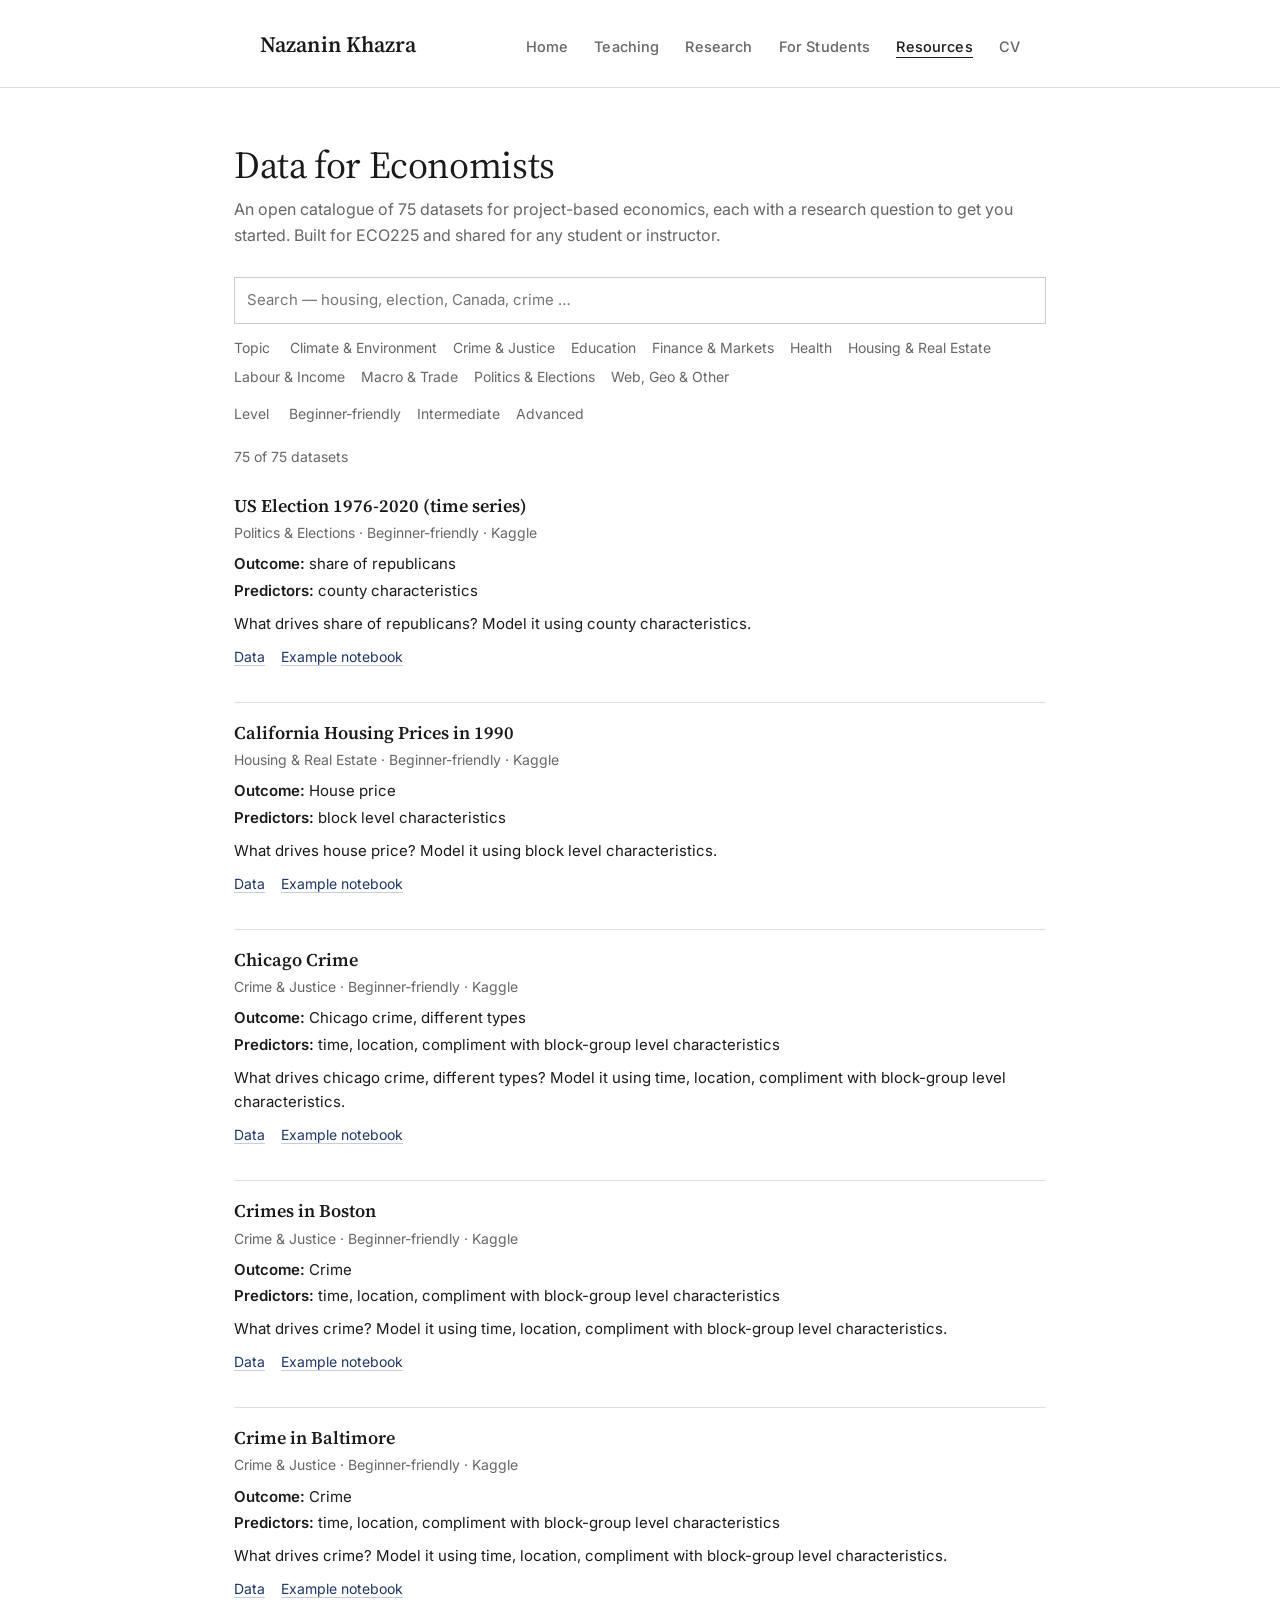
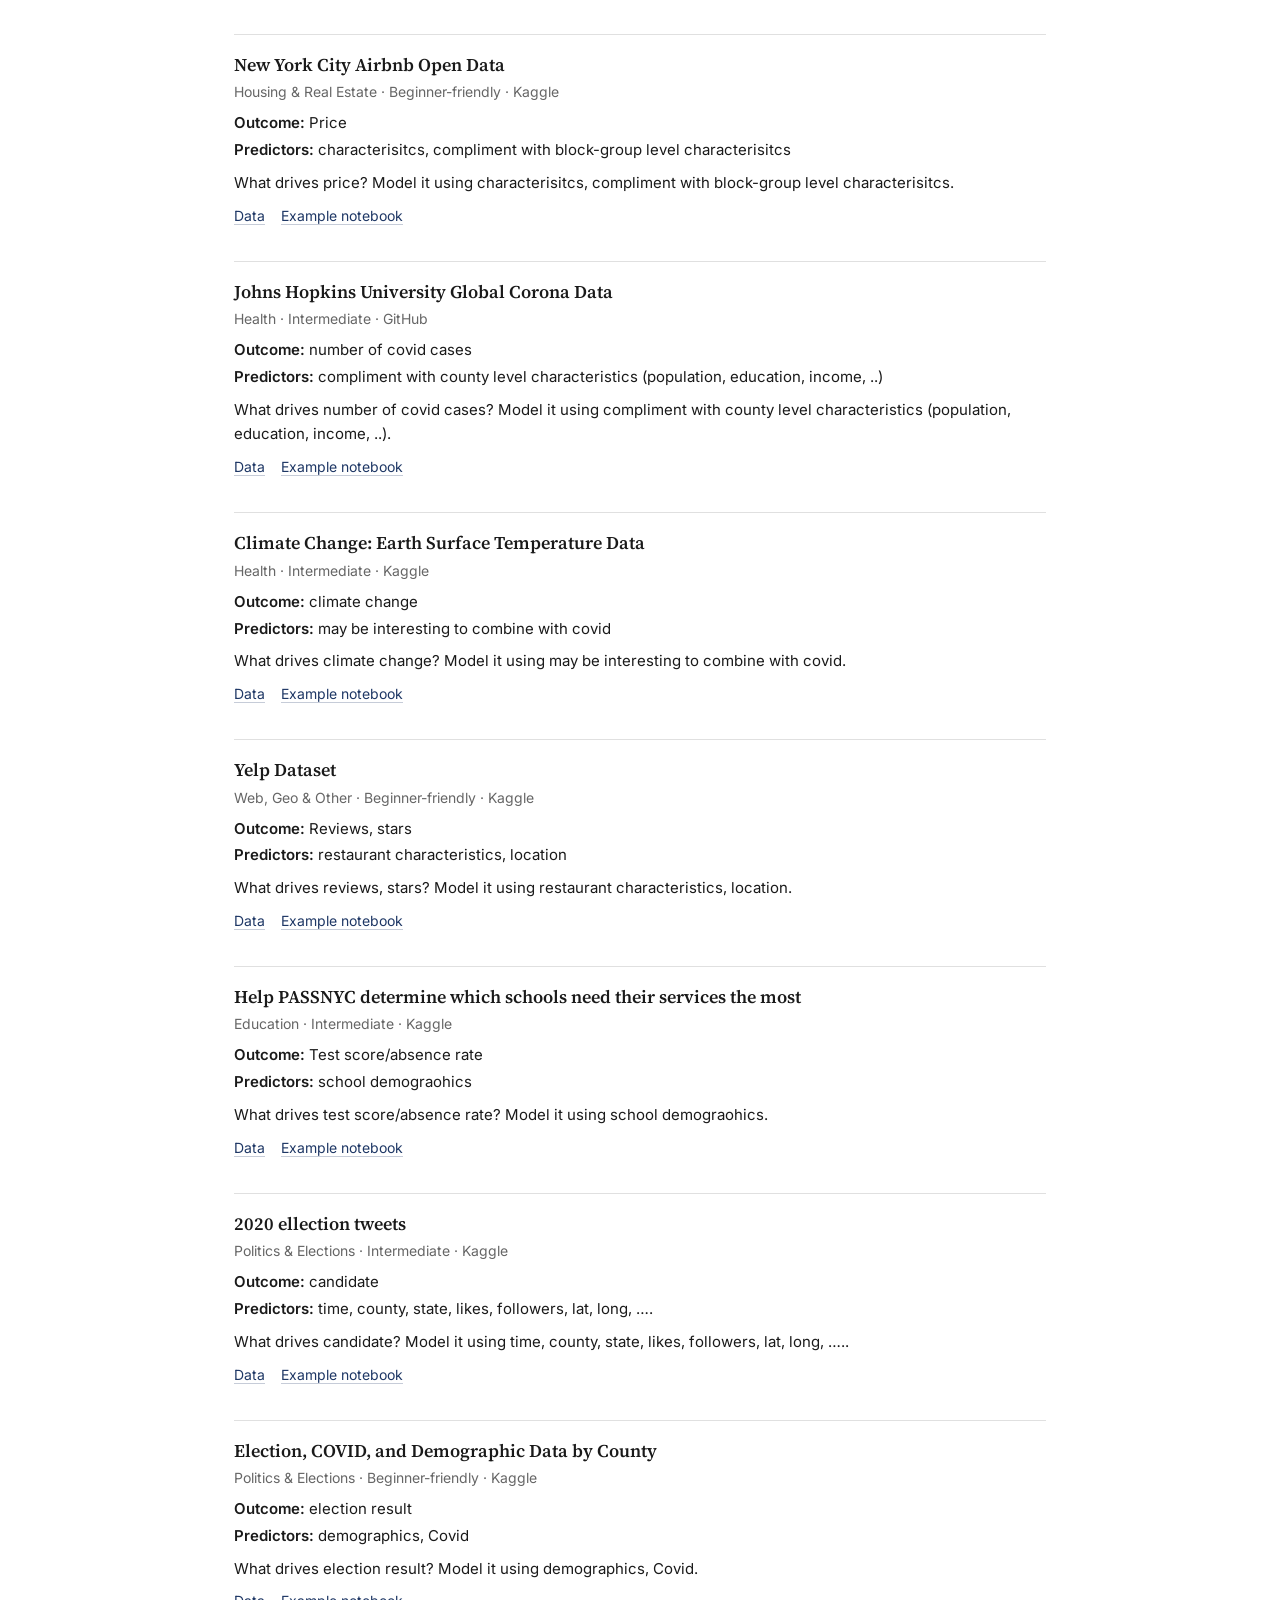
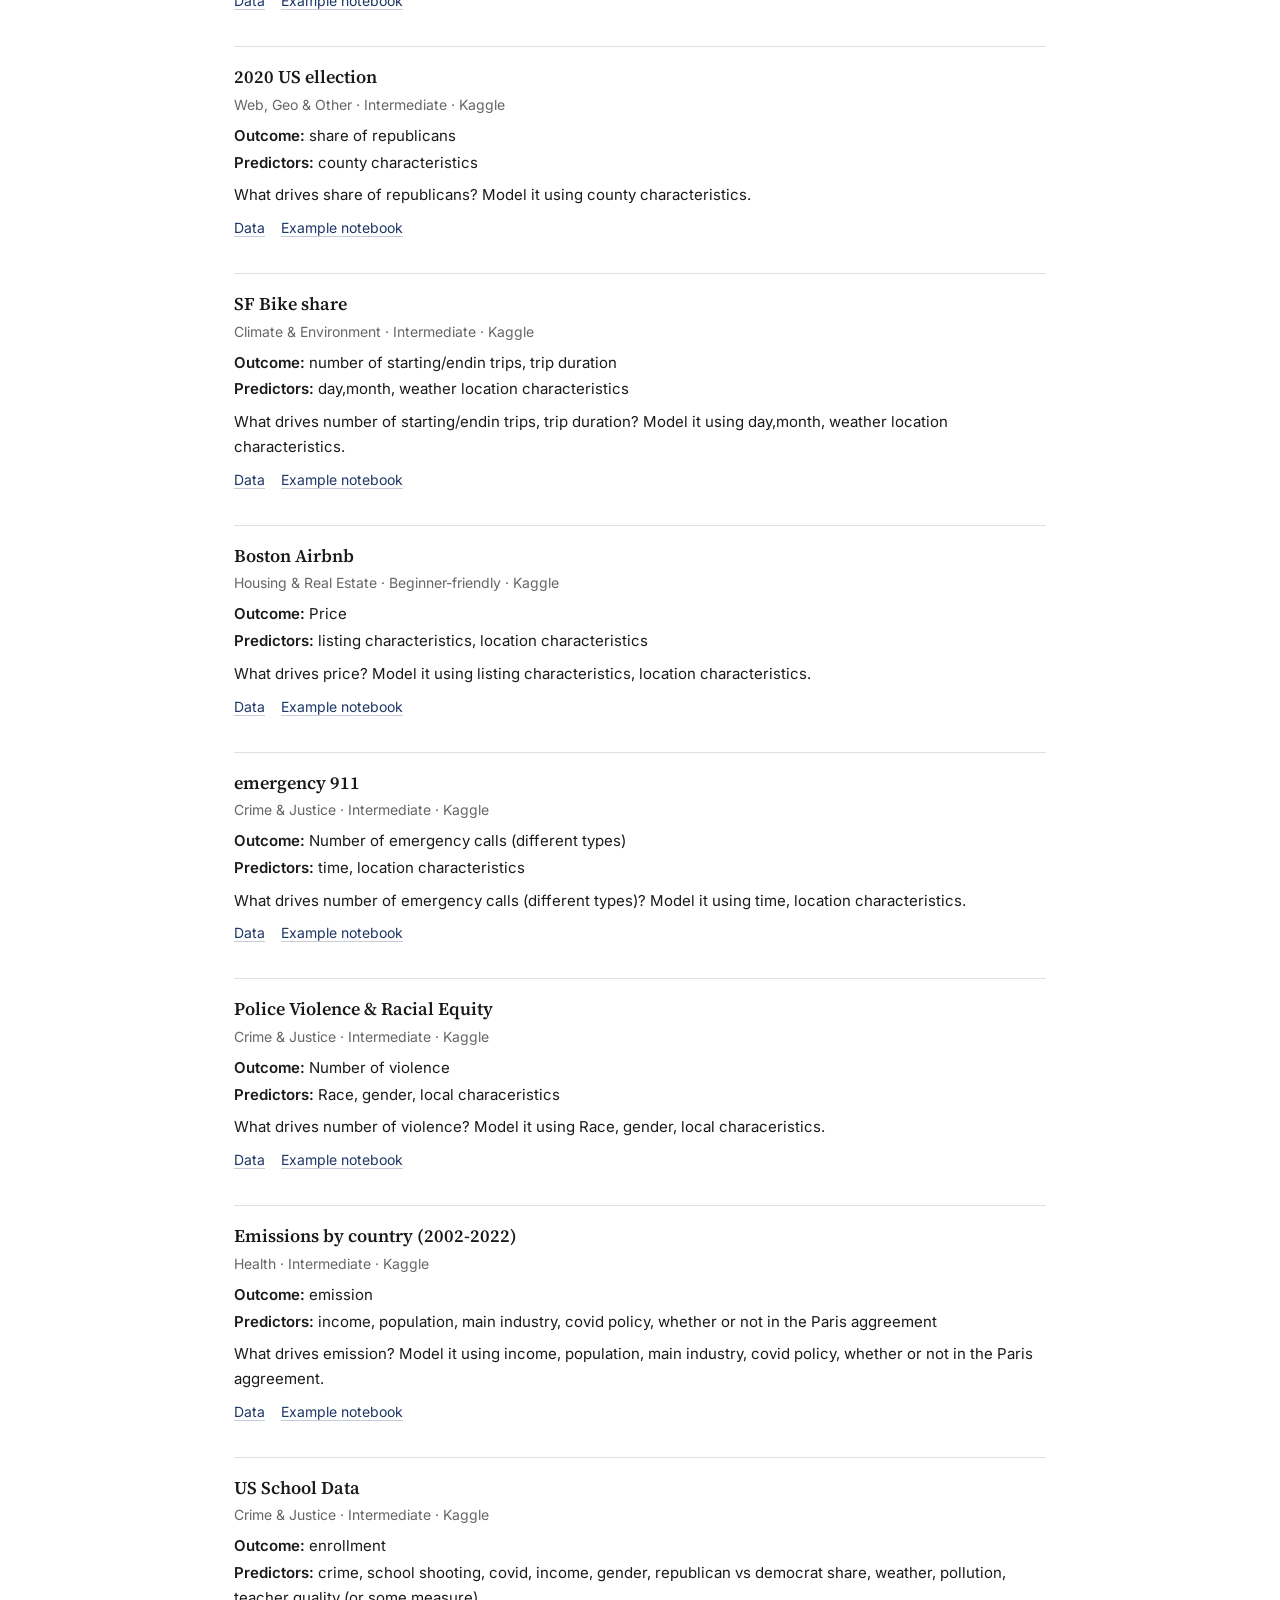
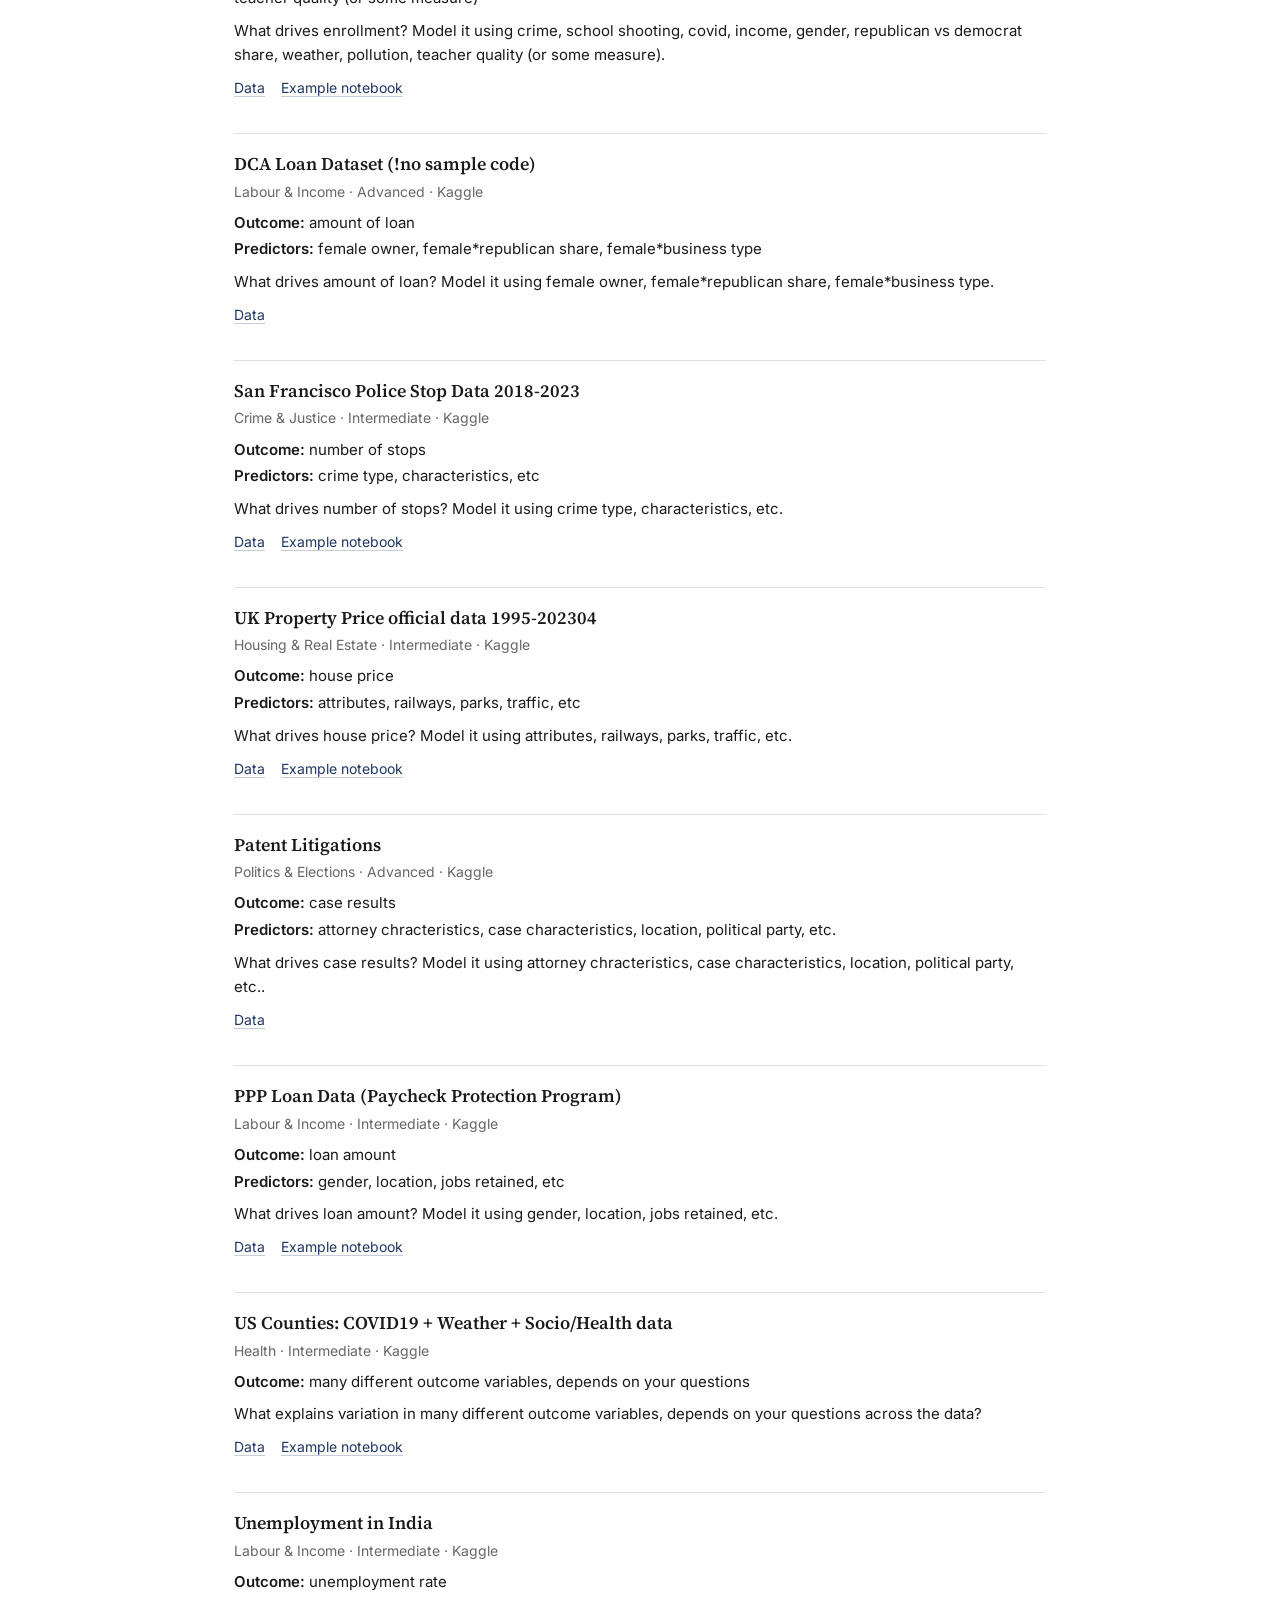
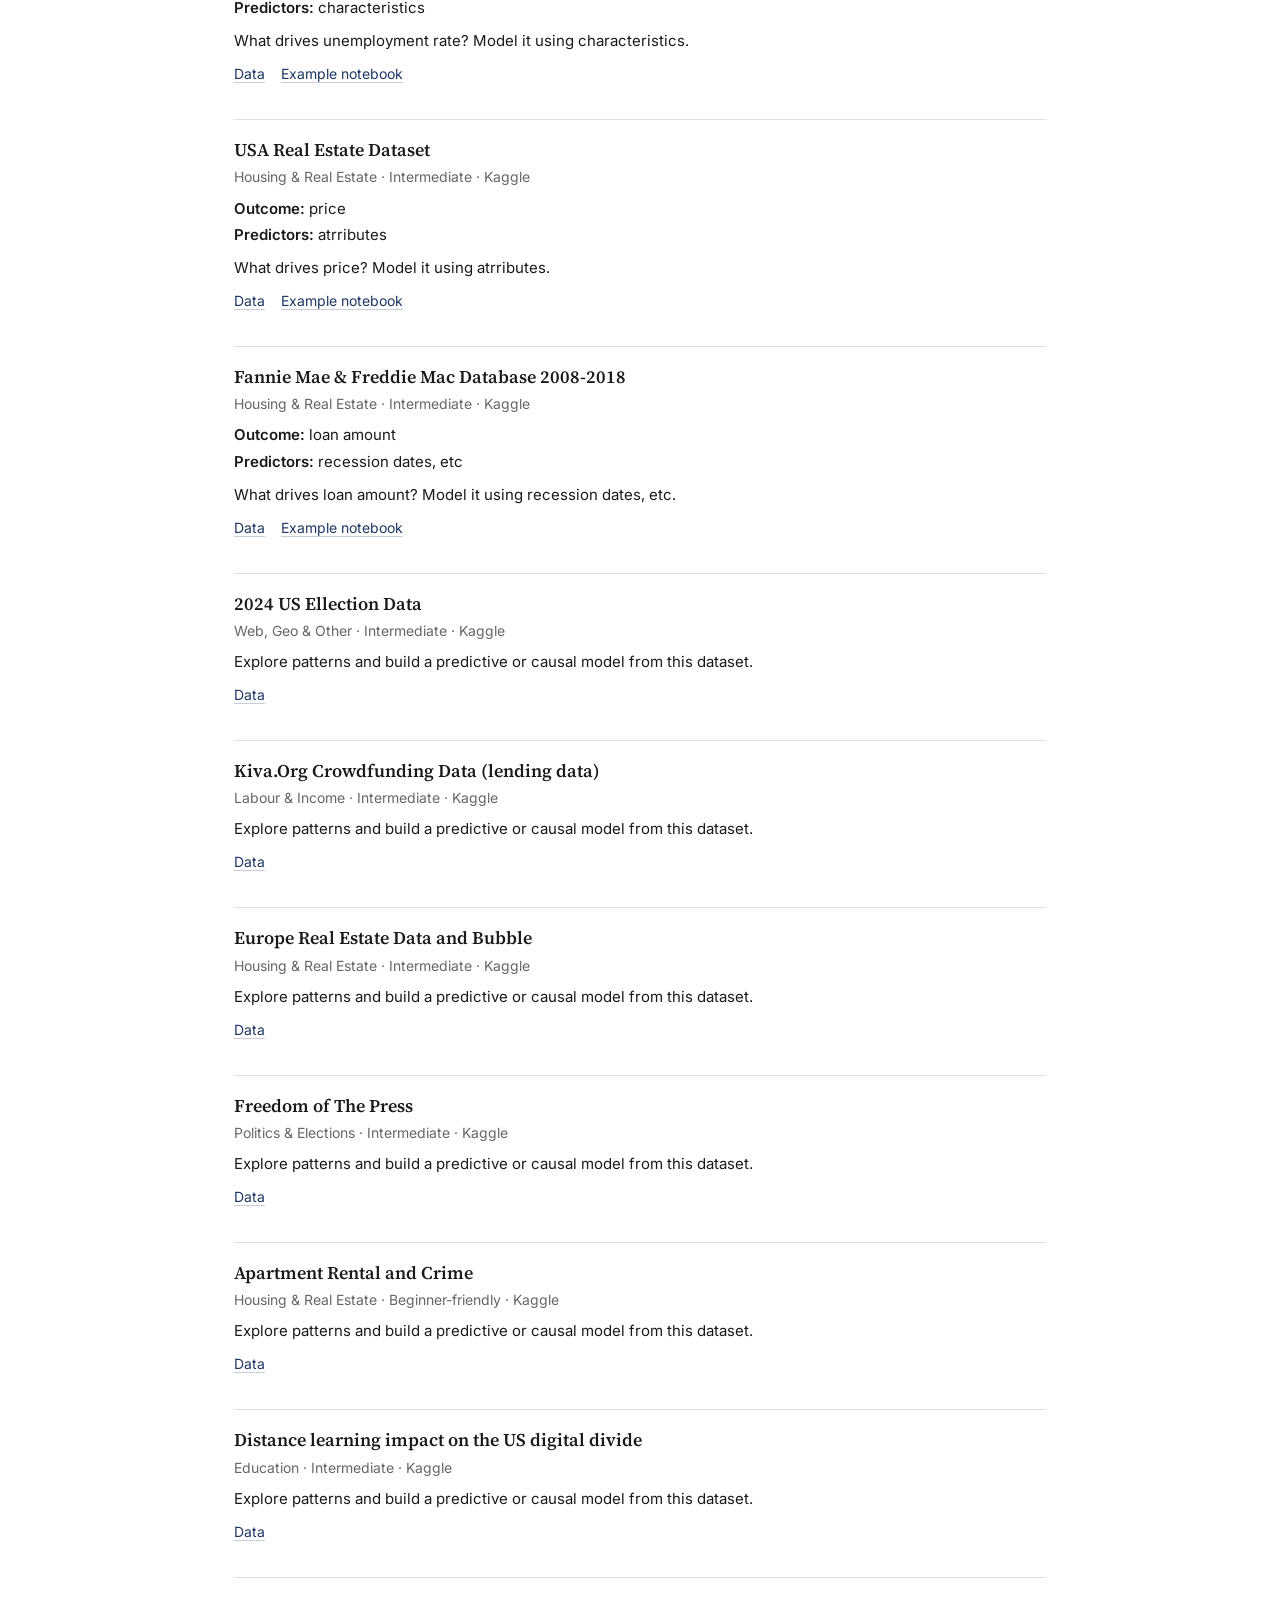
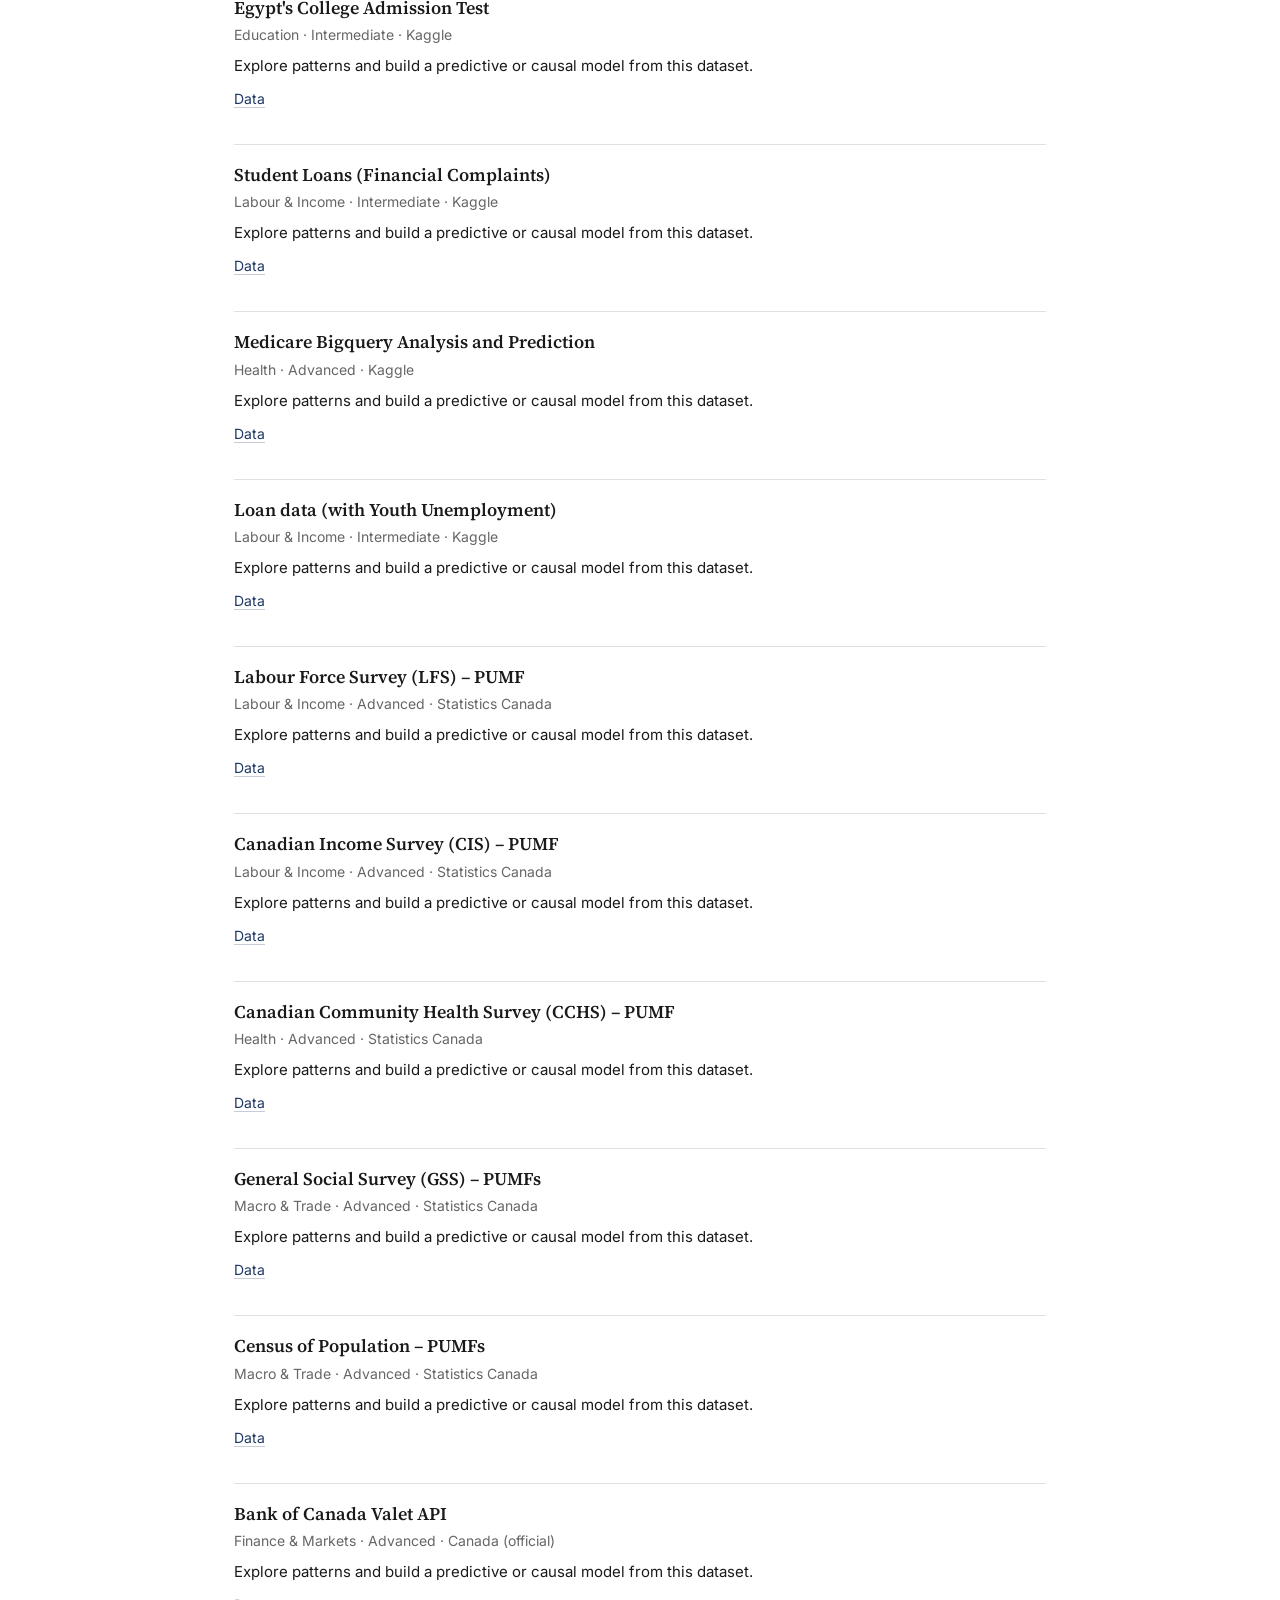
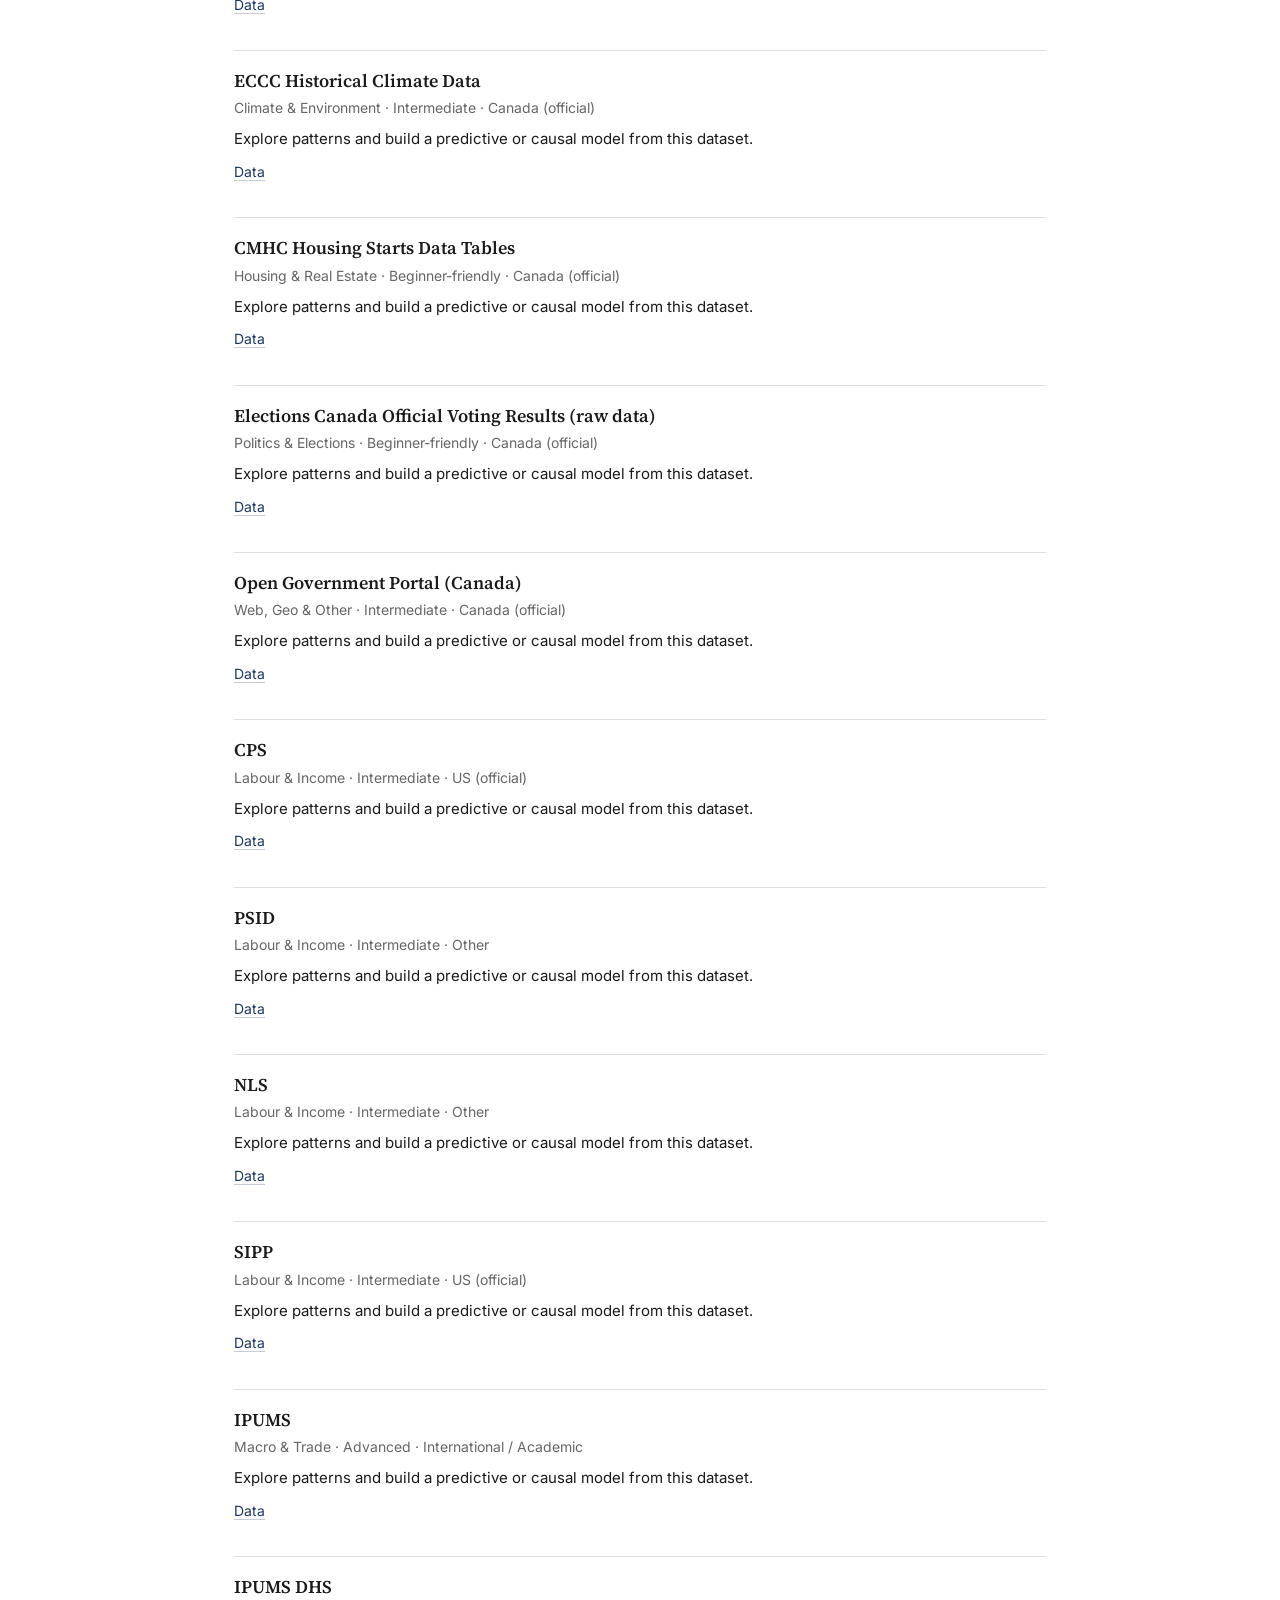
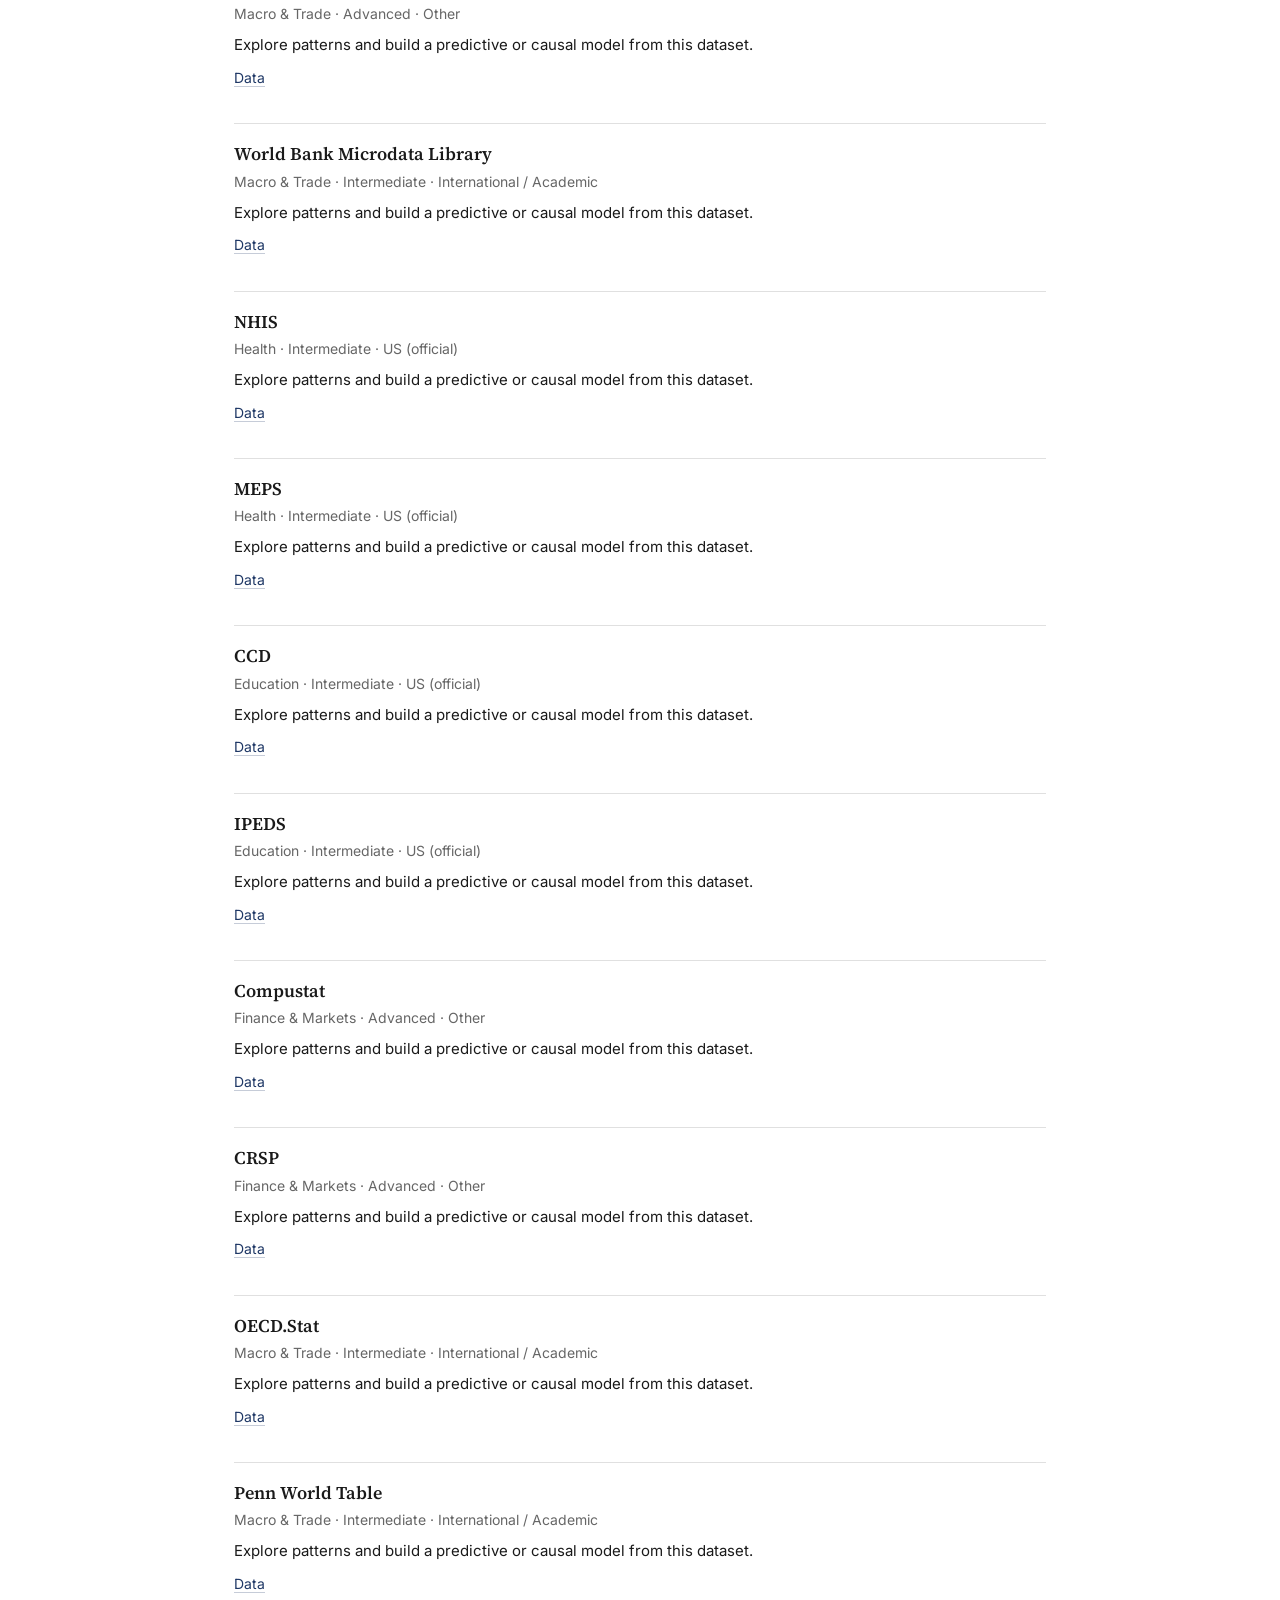
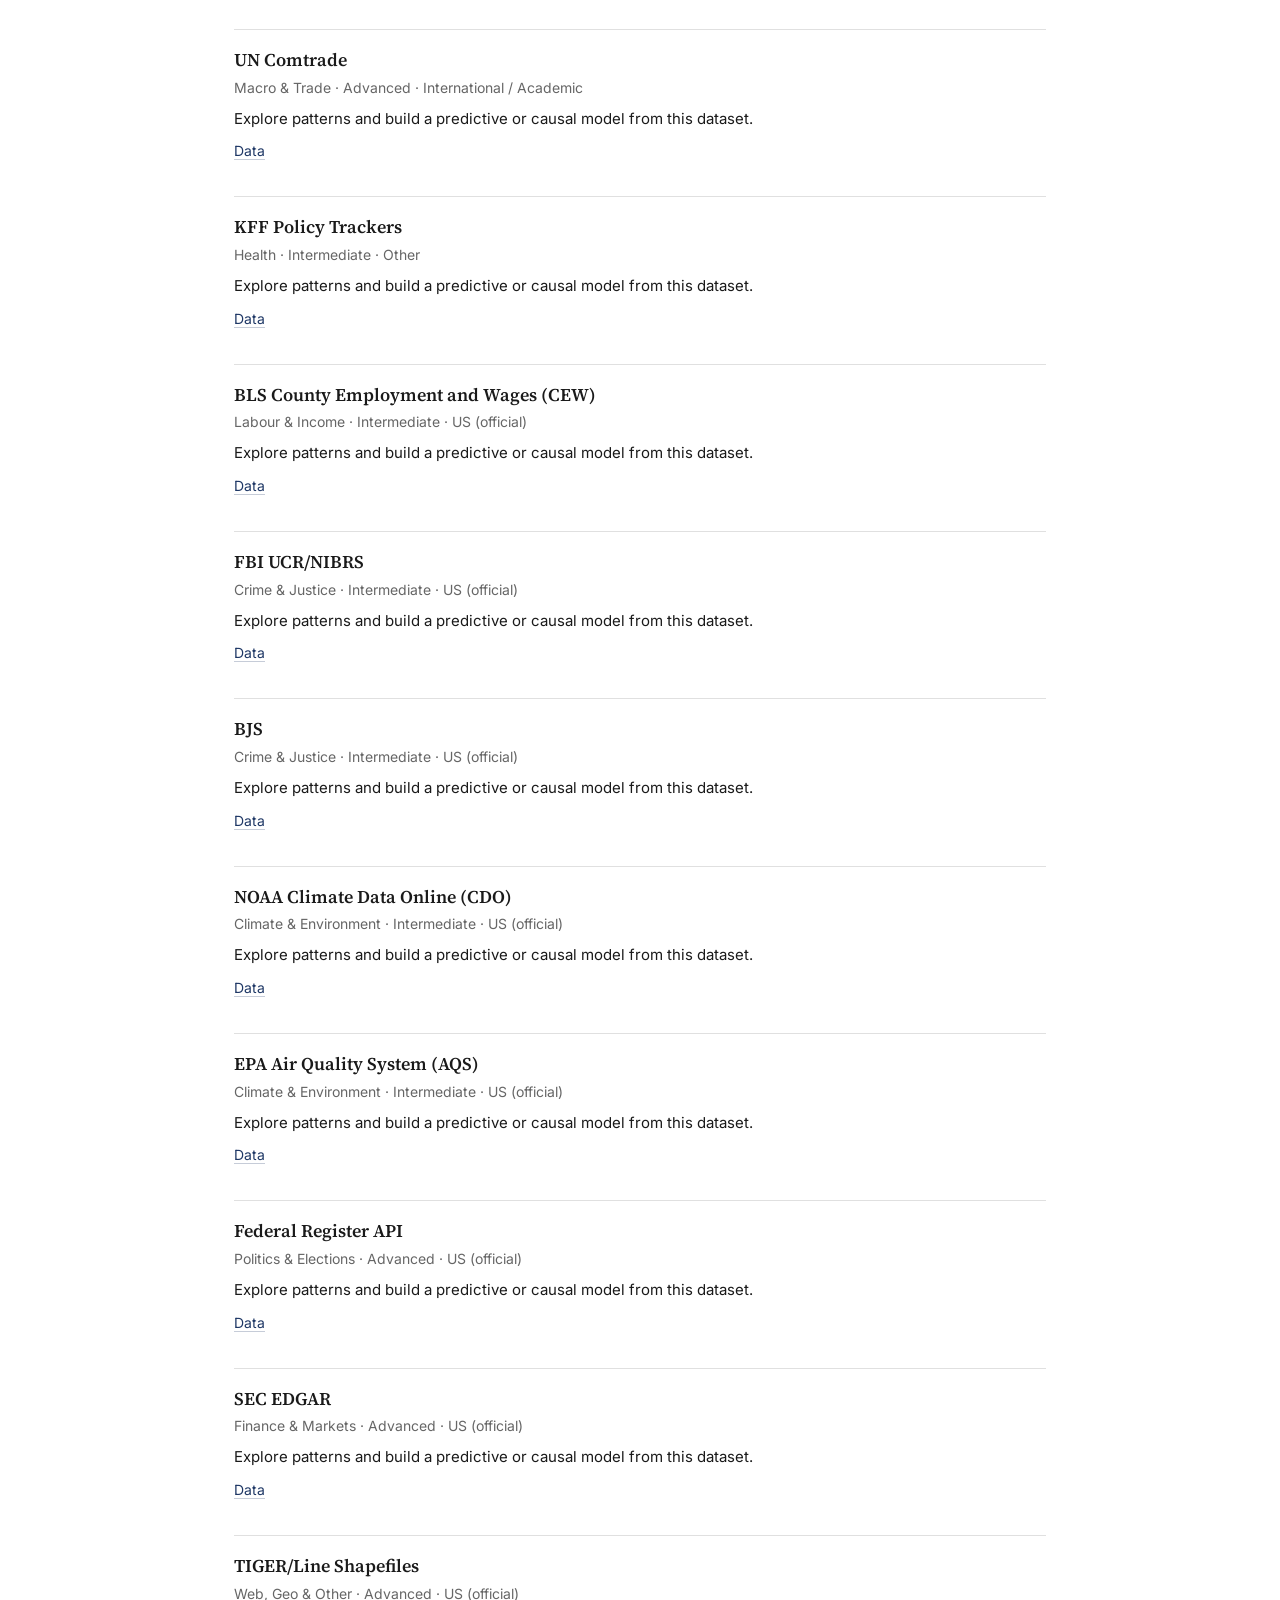
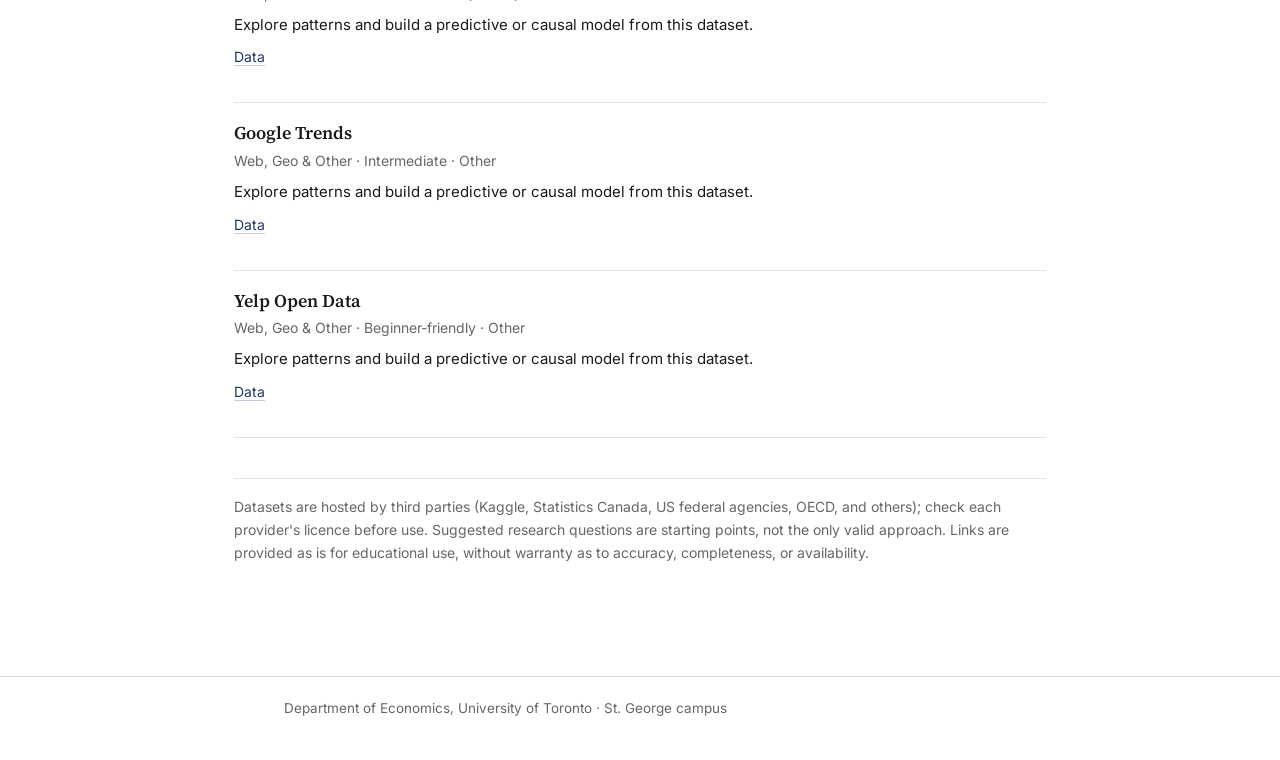
==== commit c8eaae28: "Rename Students and RAs to For Students Co-Authored-By: Claude Fable 5.1 <noreply@anthropic.com> Cla" ====
--- a/data-catalogue.html
+++ b/data-catalogue.html
@@ -40,7 +40,7 @@
       <li><a href="index.html">Home</a></li>
       <li><a href="teaching.html">Teaching</a></li>
       <li><a href="research.html">Research</a></li>
-      <li><a href="students.html">Students and RAs</a></li>
+      <li><a href="students.html">For Students</a></li>
       <li><a href="resources.html" class="active">Resources</a></li>
       <li><a href="assets/cv.pdf">CV</a></li>
     </ul></nav>
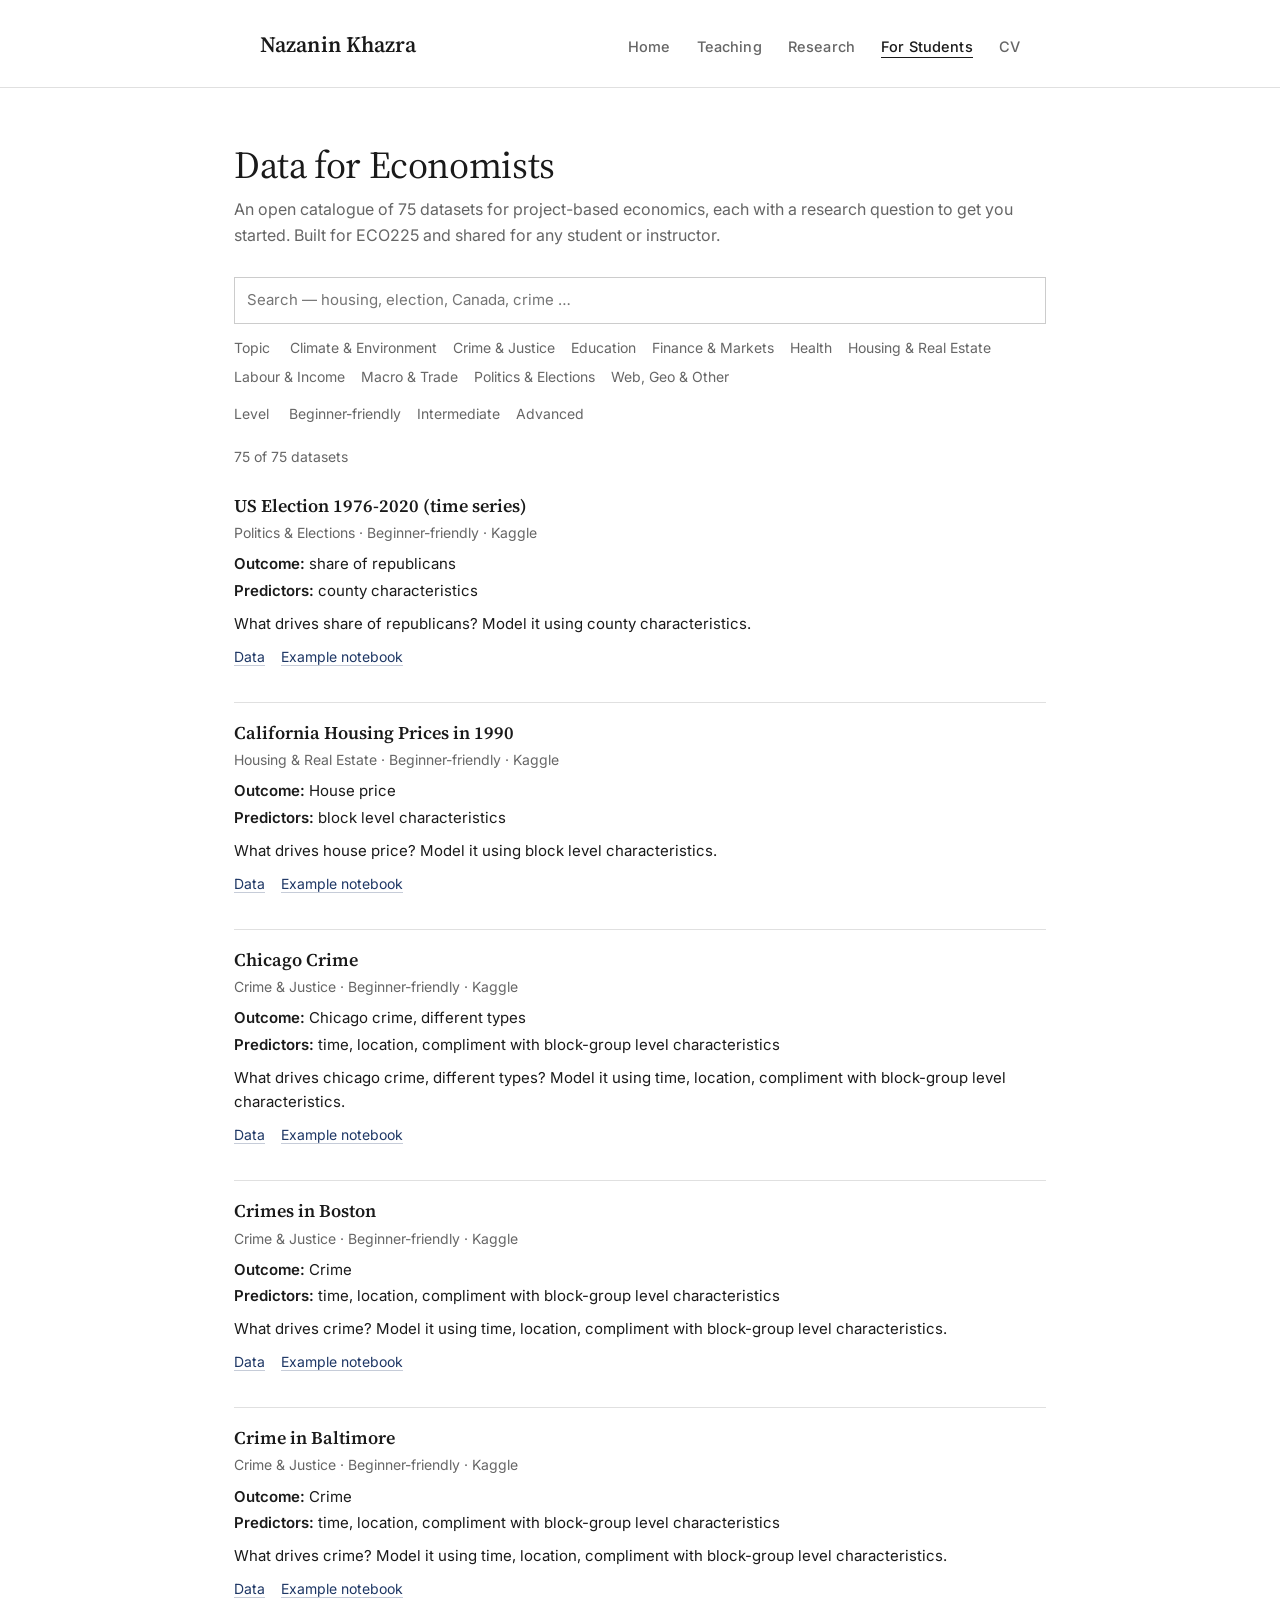
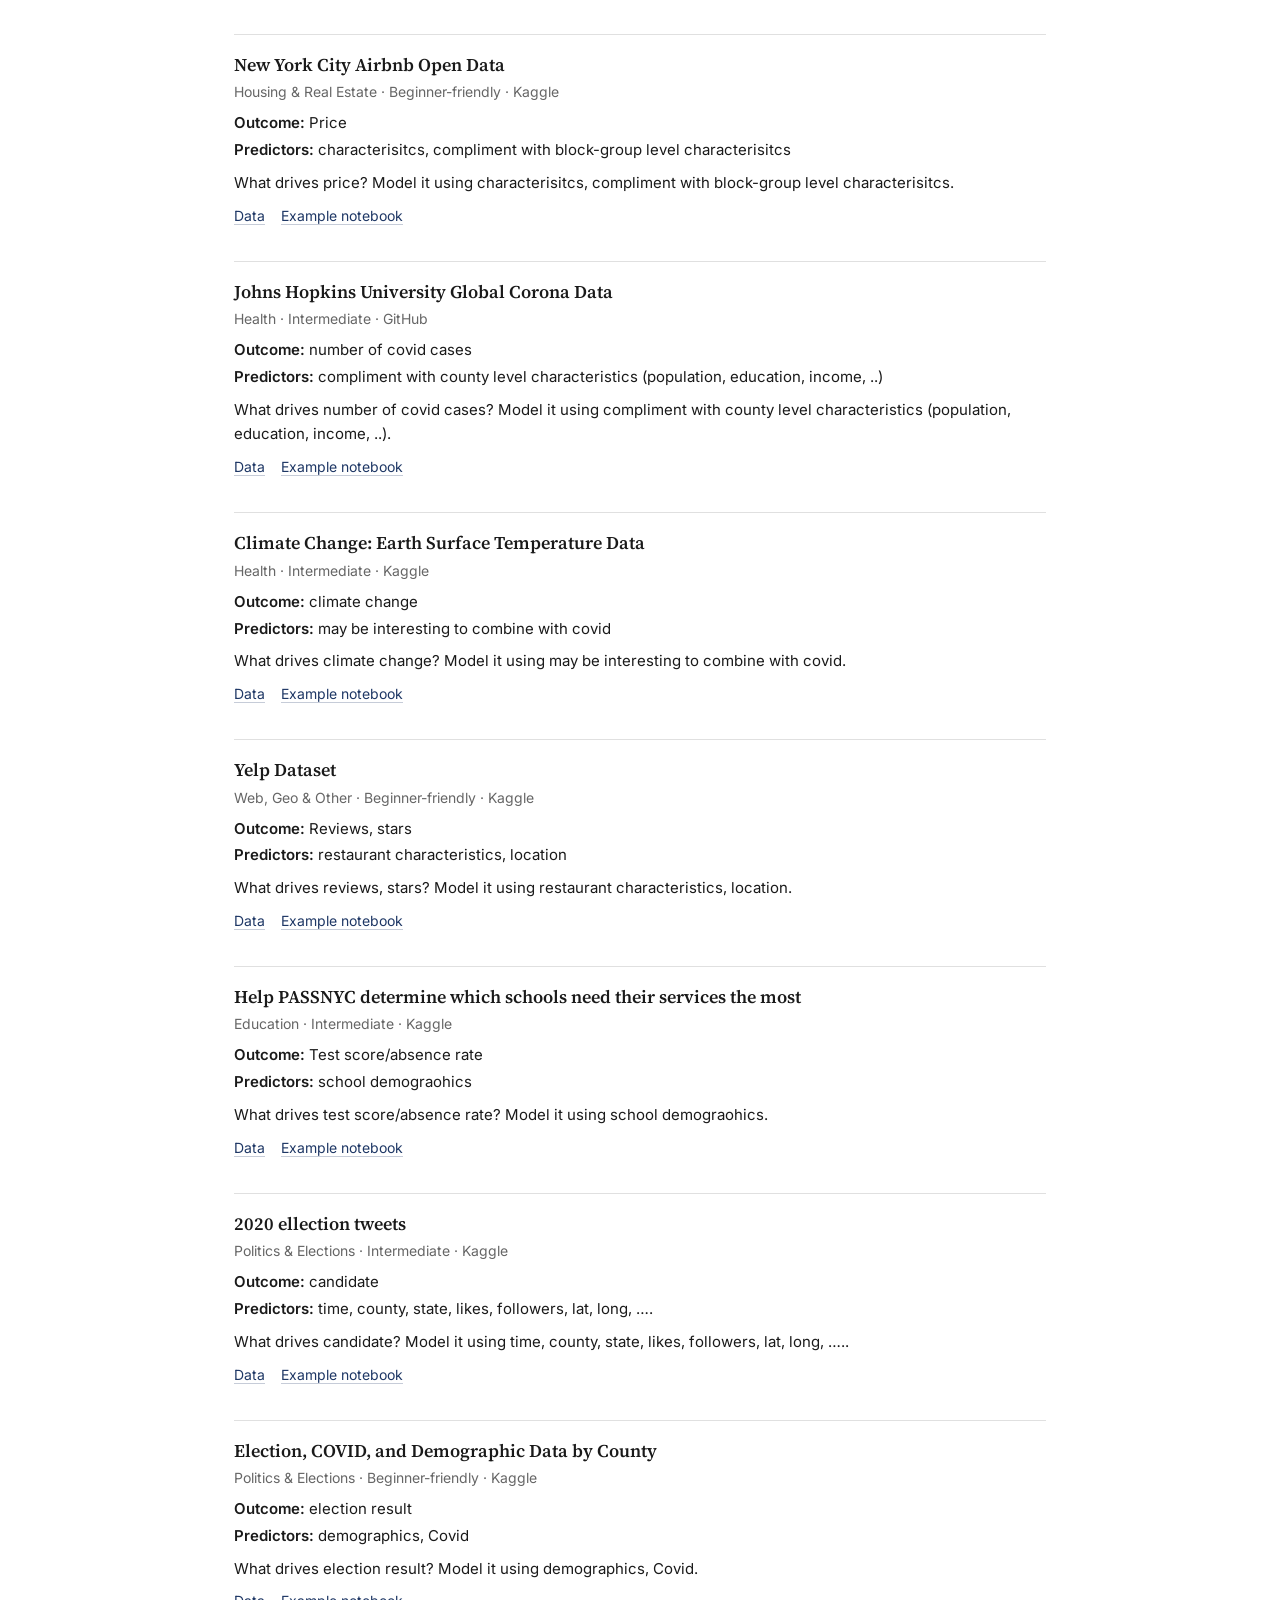
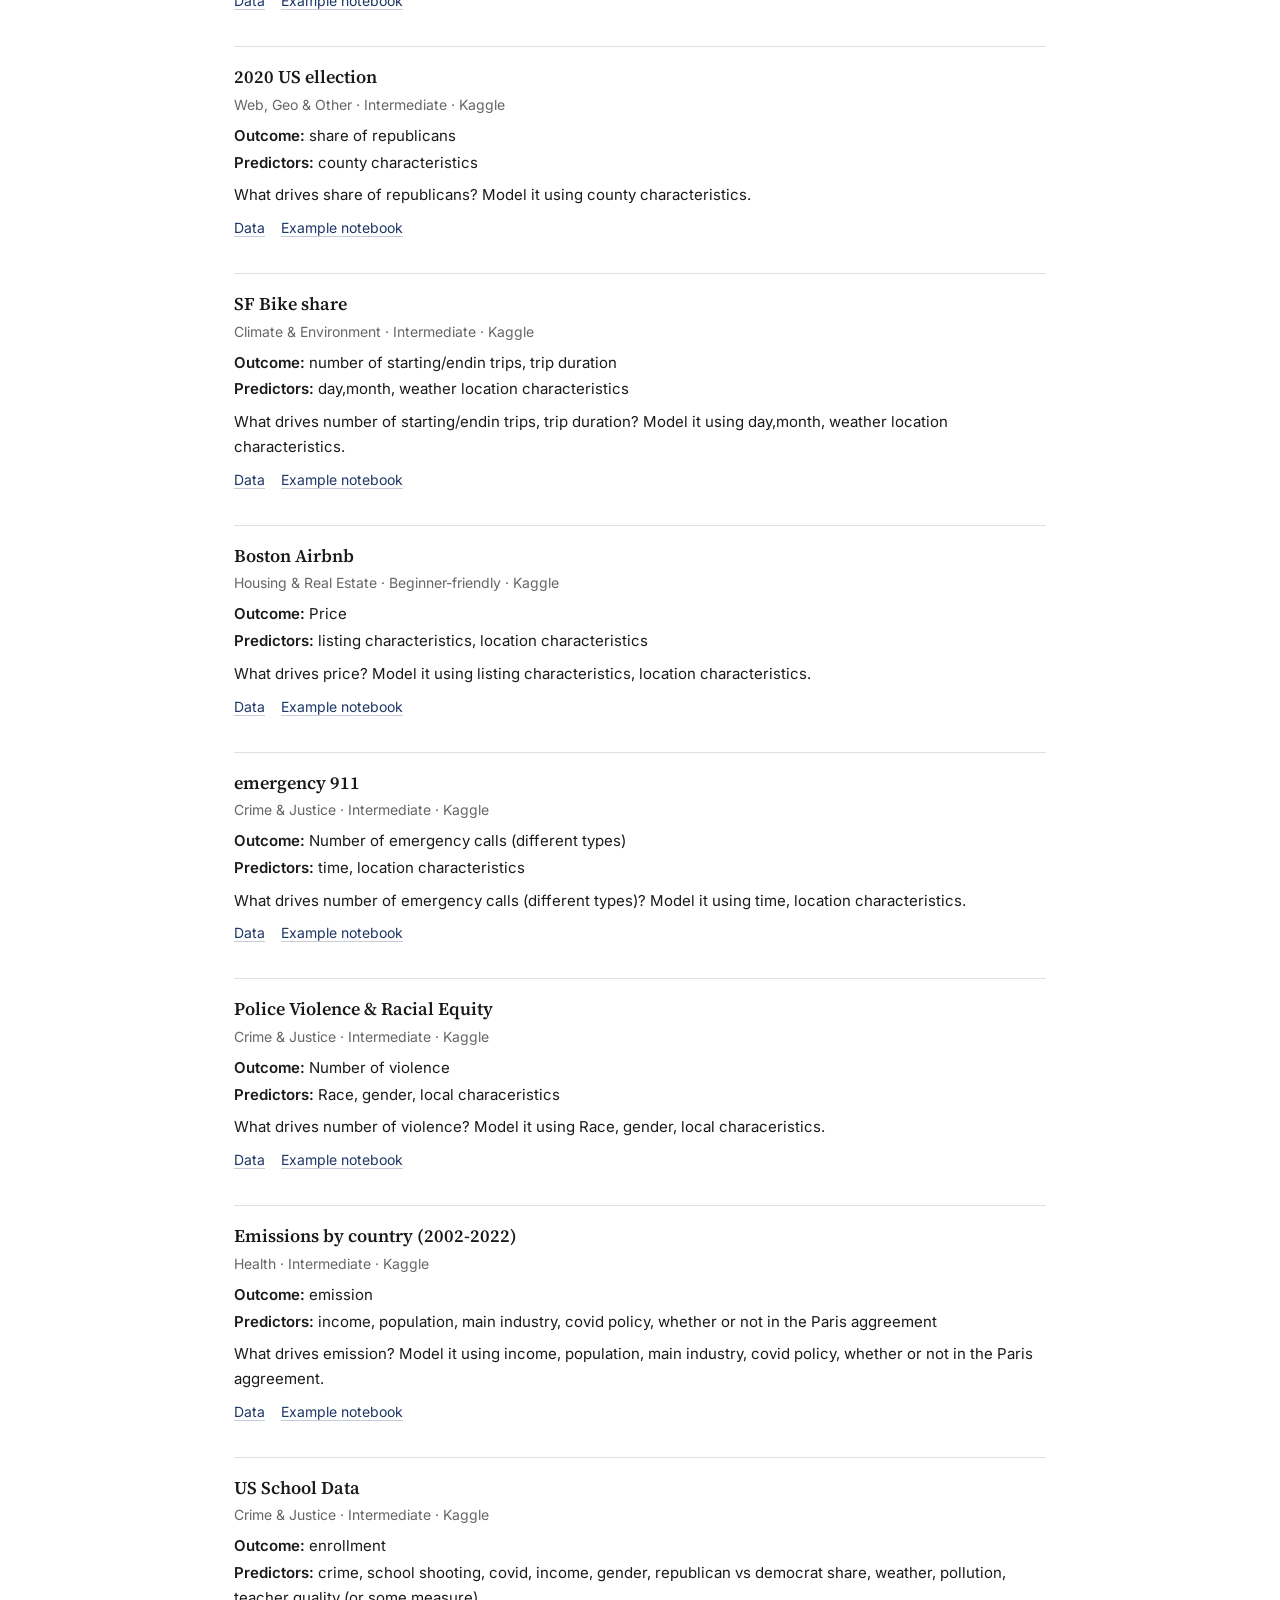
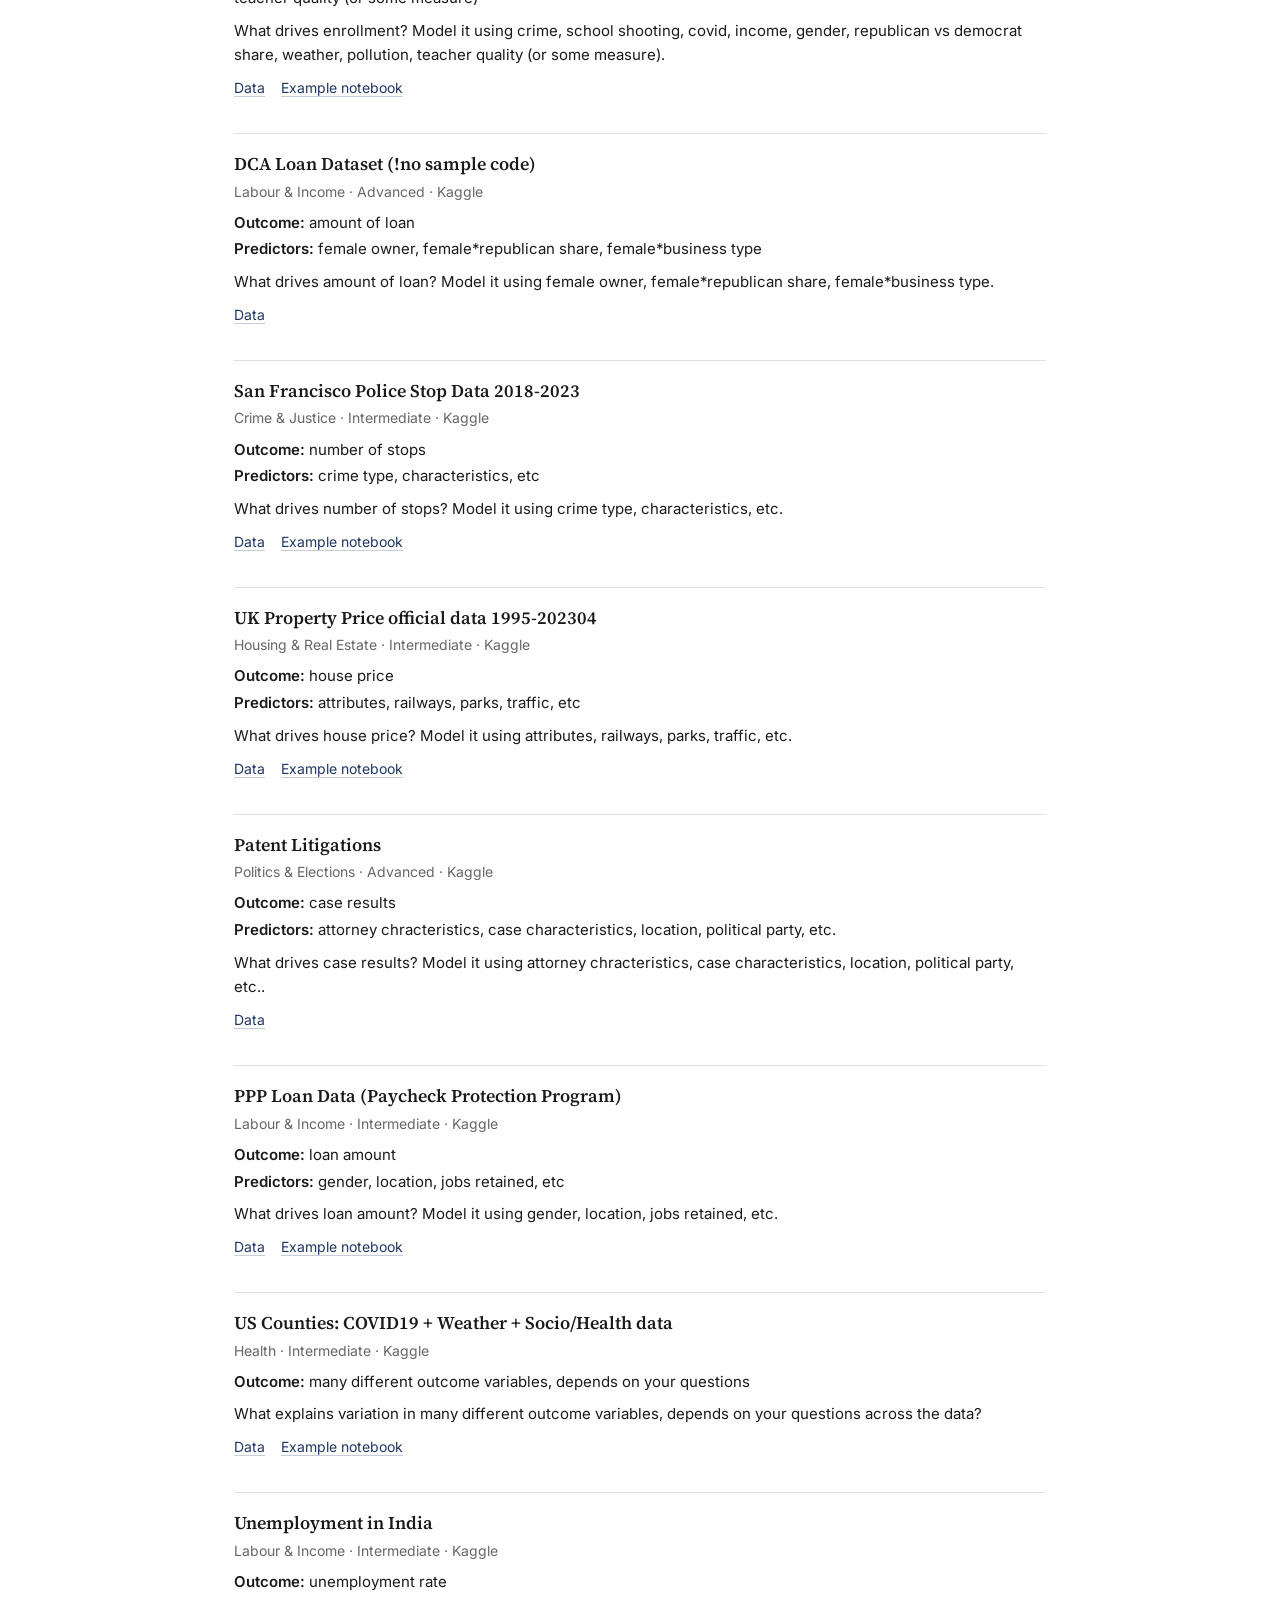
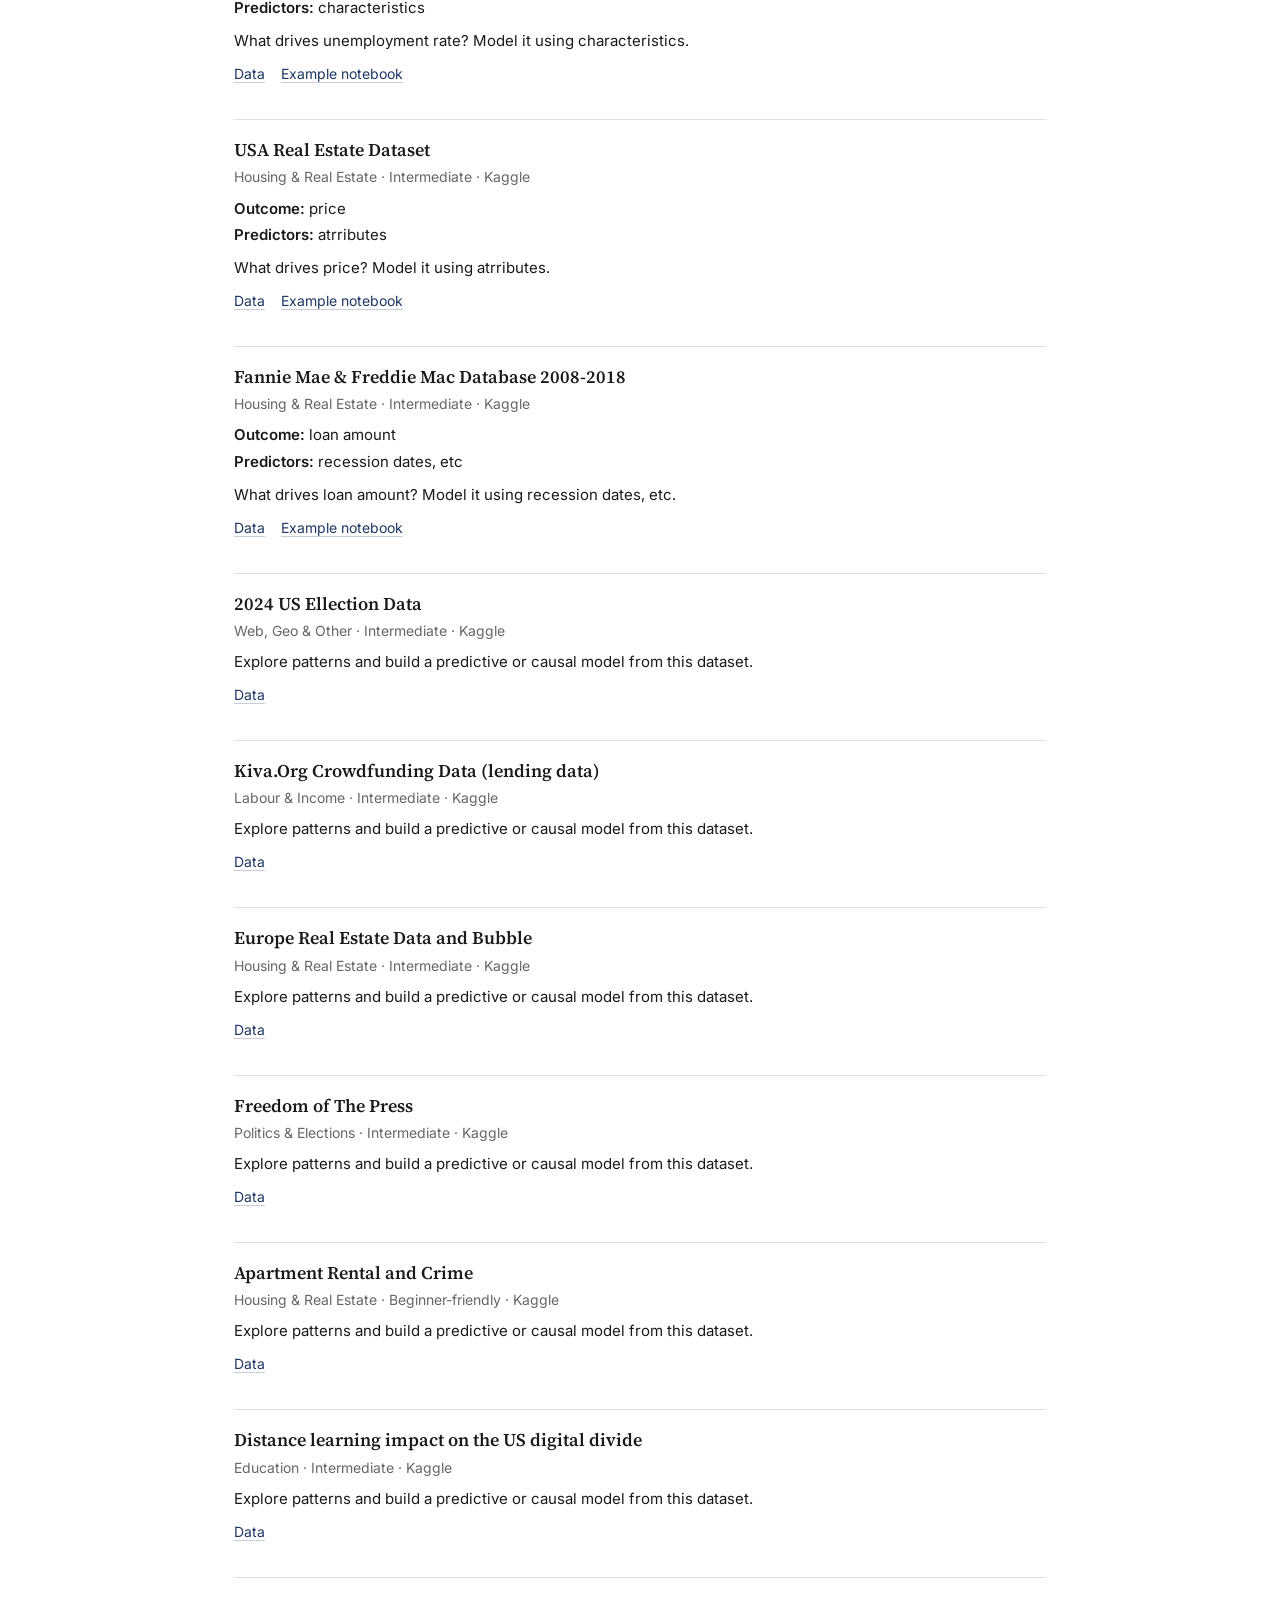
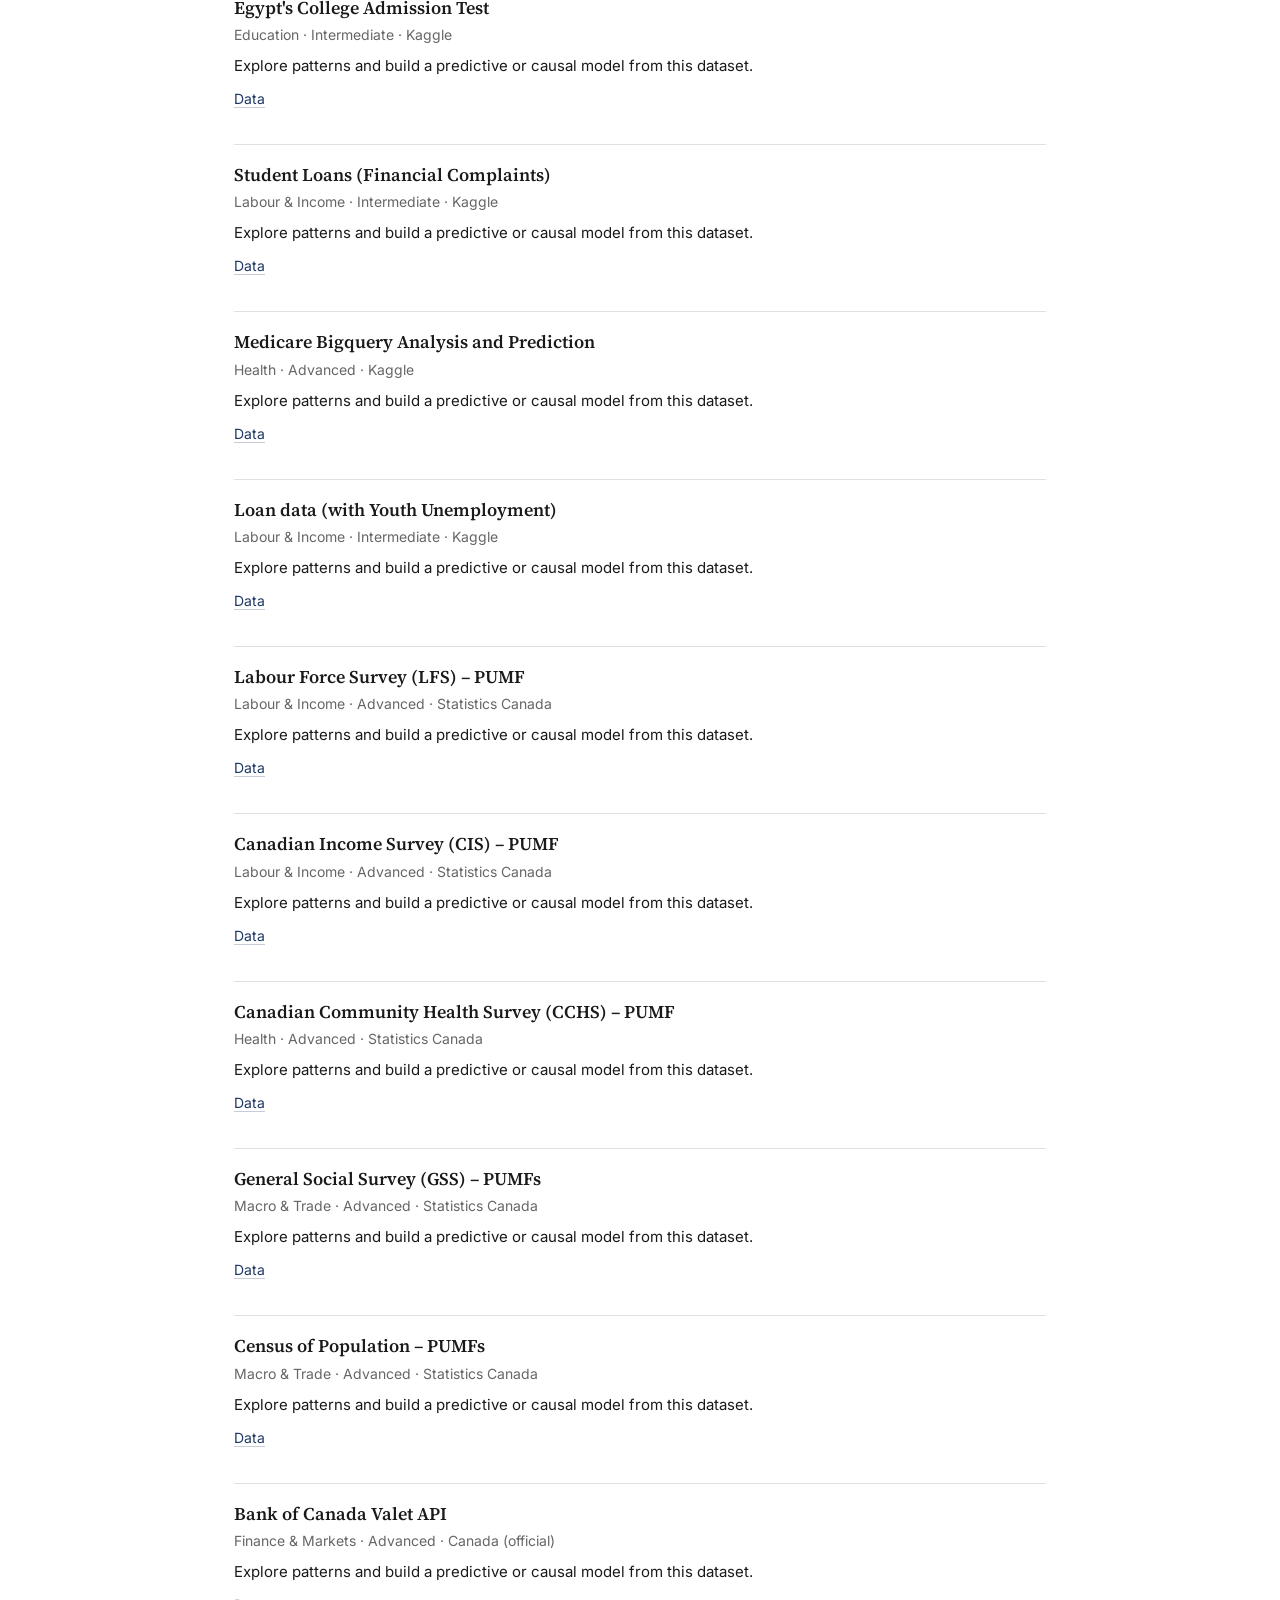
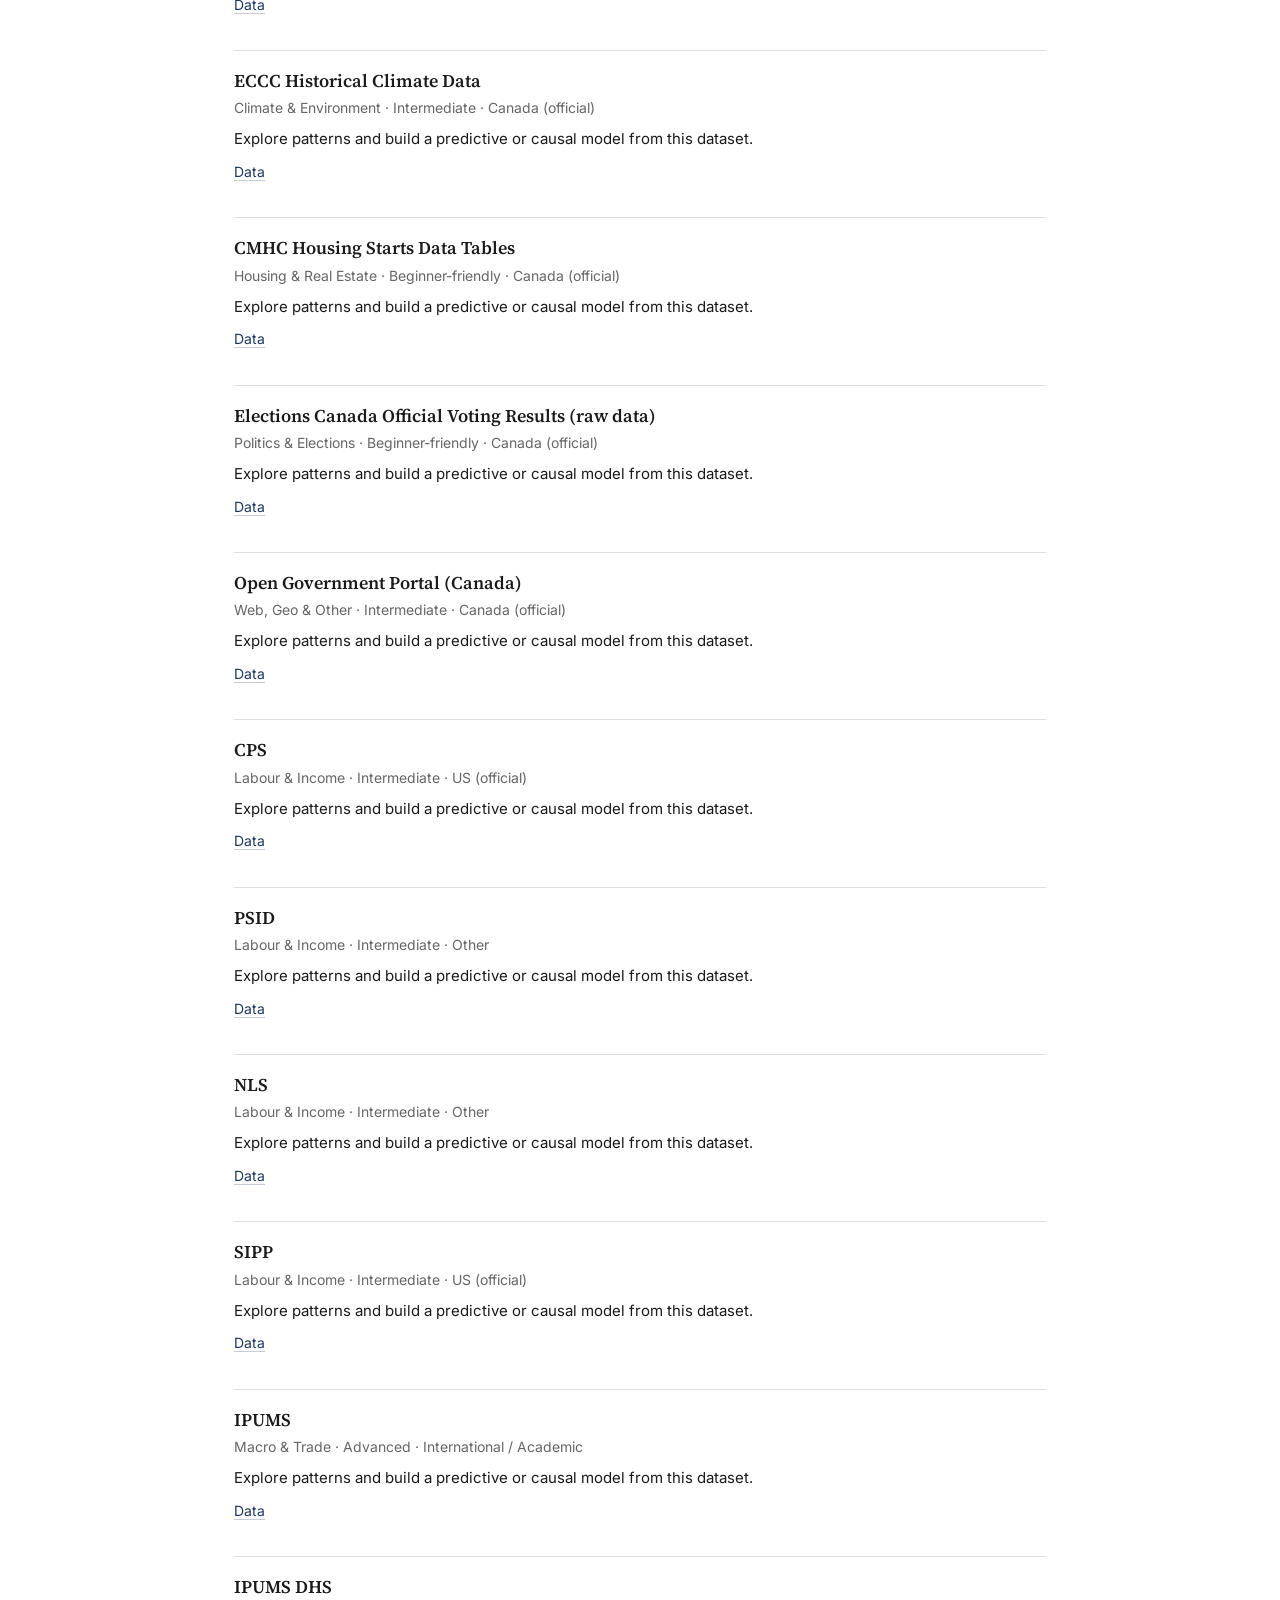
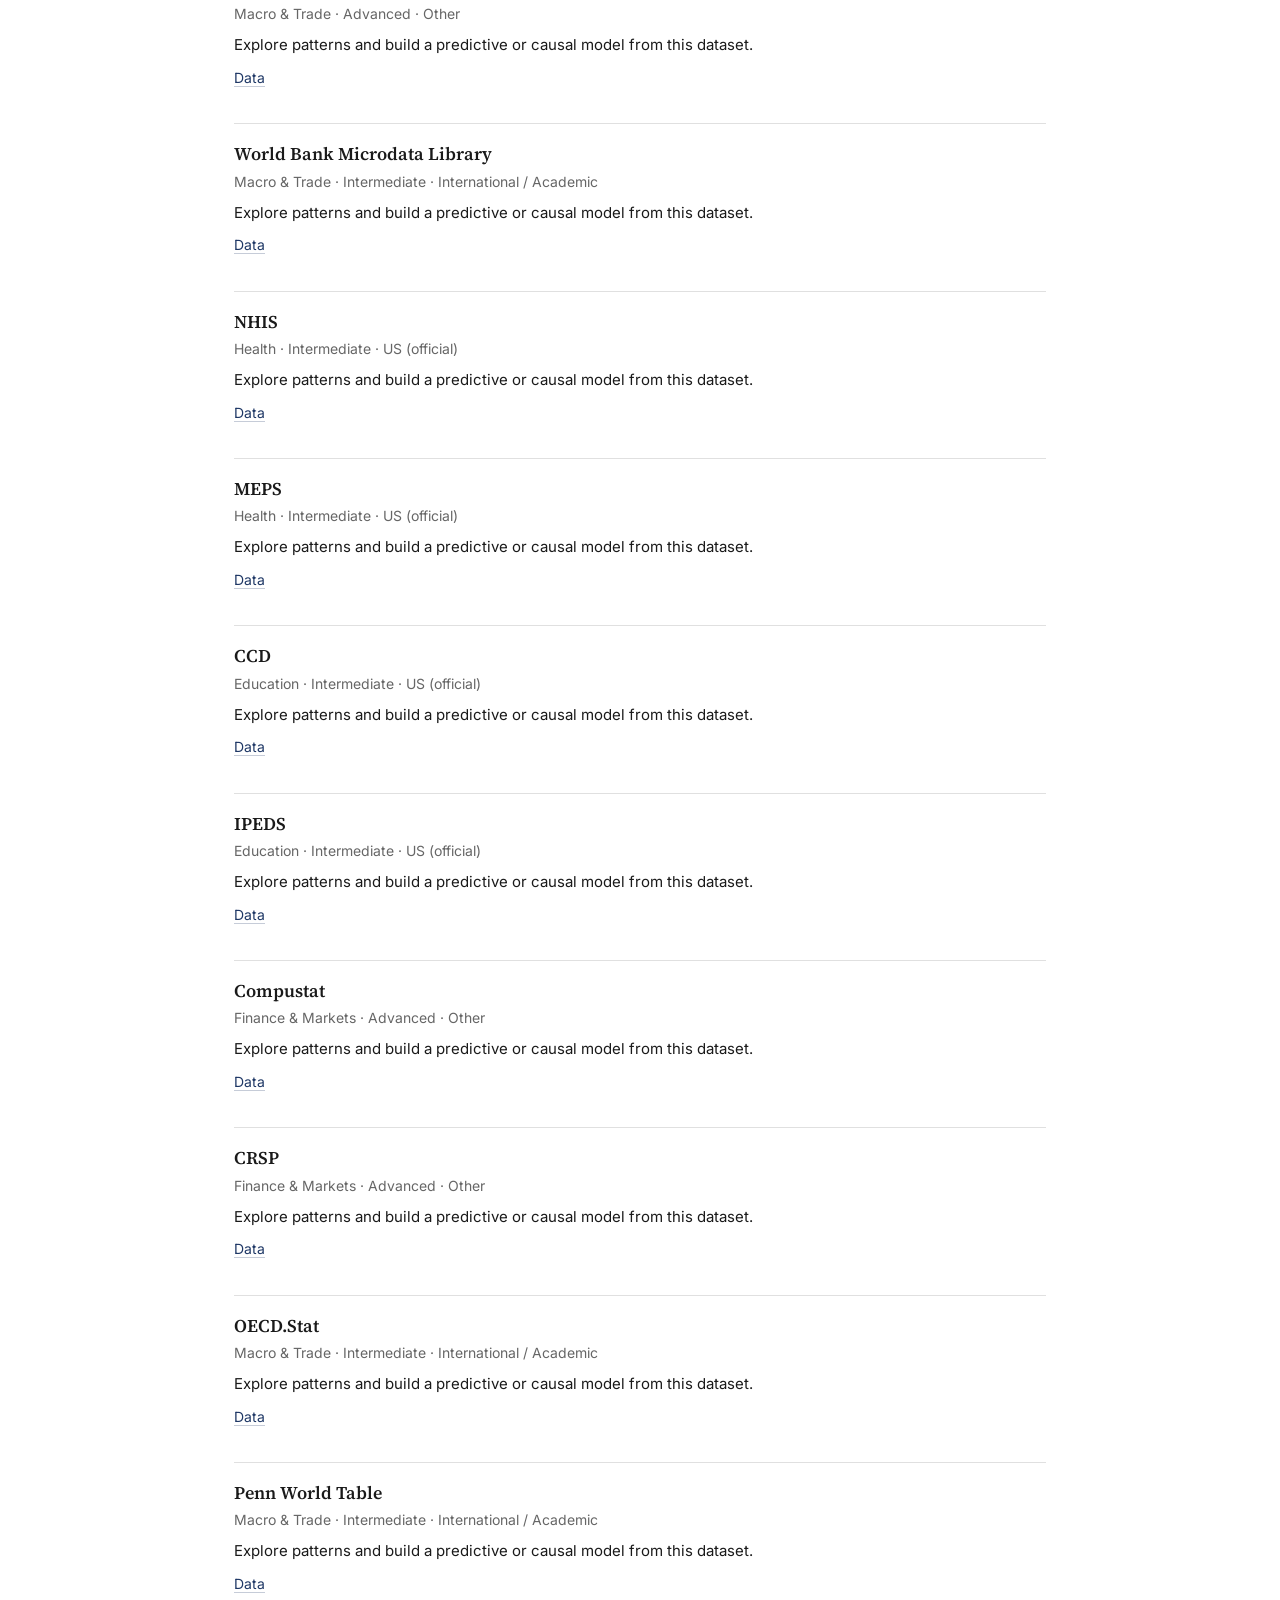
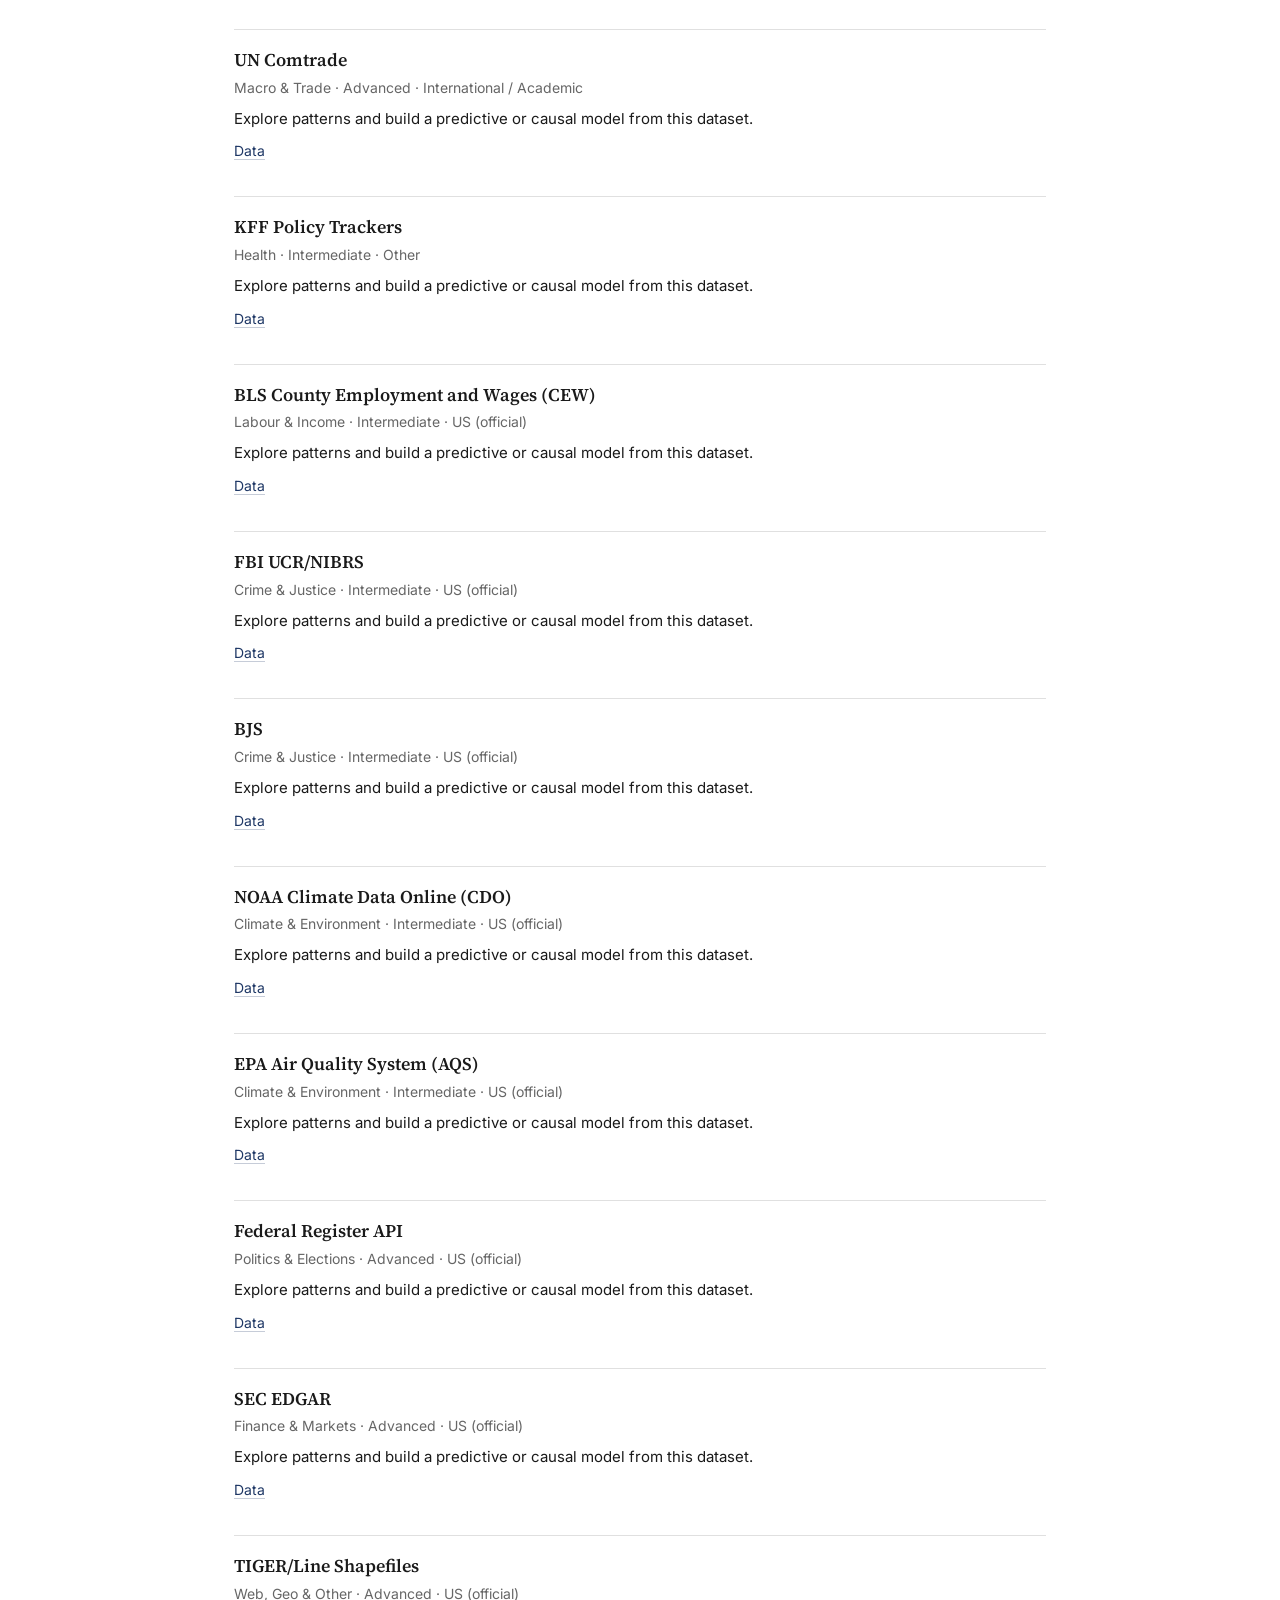
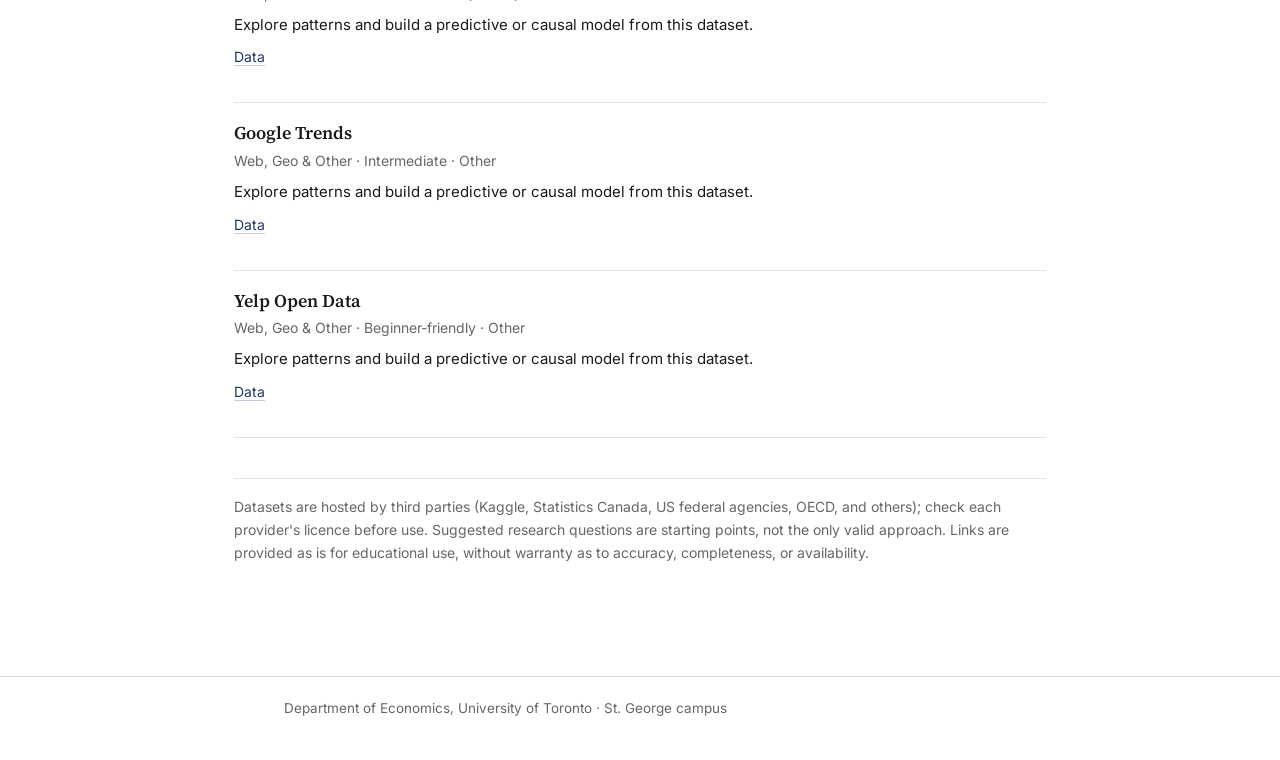
==== commit 021da591: "Fold Resources into For Students Co-Authored-By: Claude Fable 5.1 <noreply@anthropic.com> Claude-Ses" ====
--- a/data-catalogue.html
+++ b/data-catalogue.html
@@ -40,8 +40,7 @@
       <li><a href="index.html">Home</a></li>
       <li><a href="teaching.html">Teaching</a></li>
       <li><a href="research.html">Research</a></li>
-      <li><a href="students.html">For Students</a></li>
-      <li><a href="resources.html" class="active">Resources</a></li>
+      <li><a href="students.html" class="active">For Students</a></li>
       <li><a href="assets/cv.pdf">CV</a></li>
     </ul></nav>
   </div>
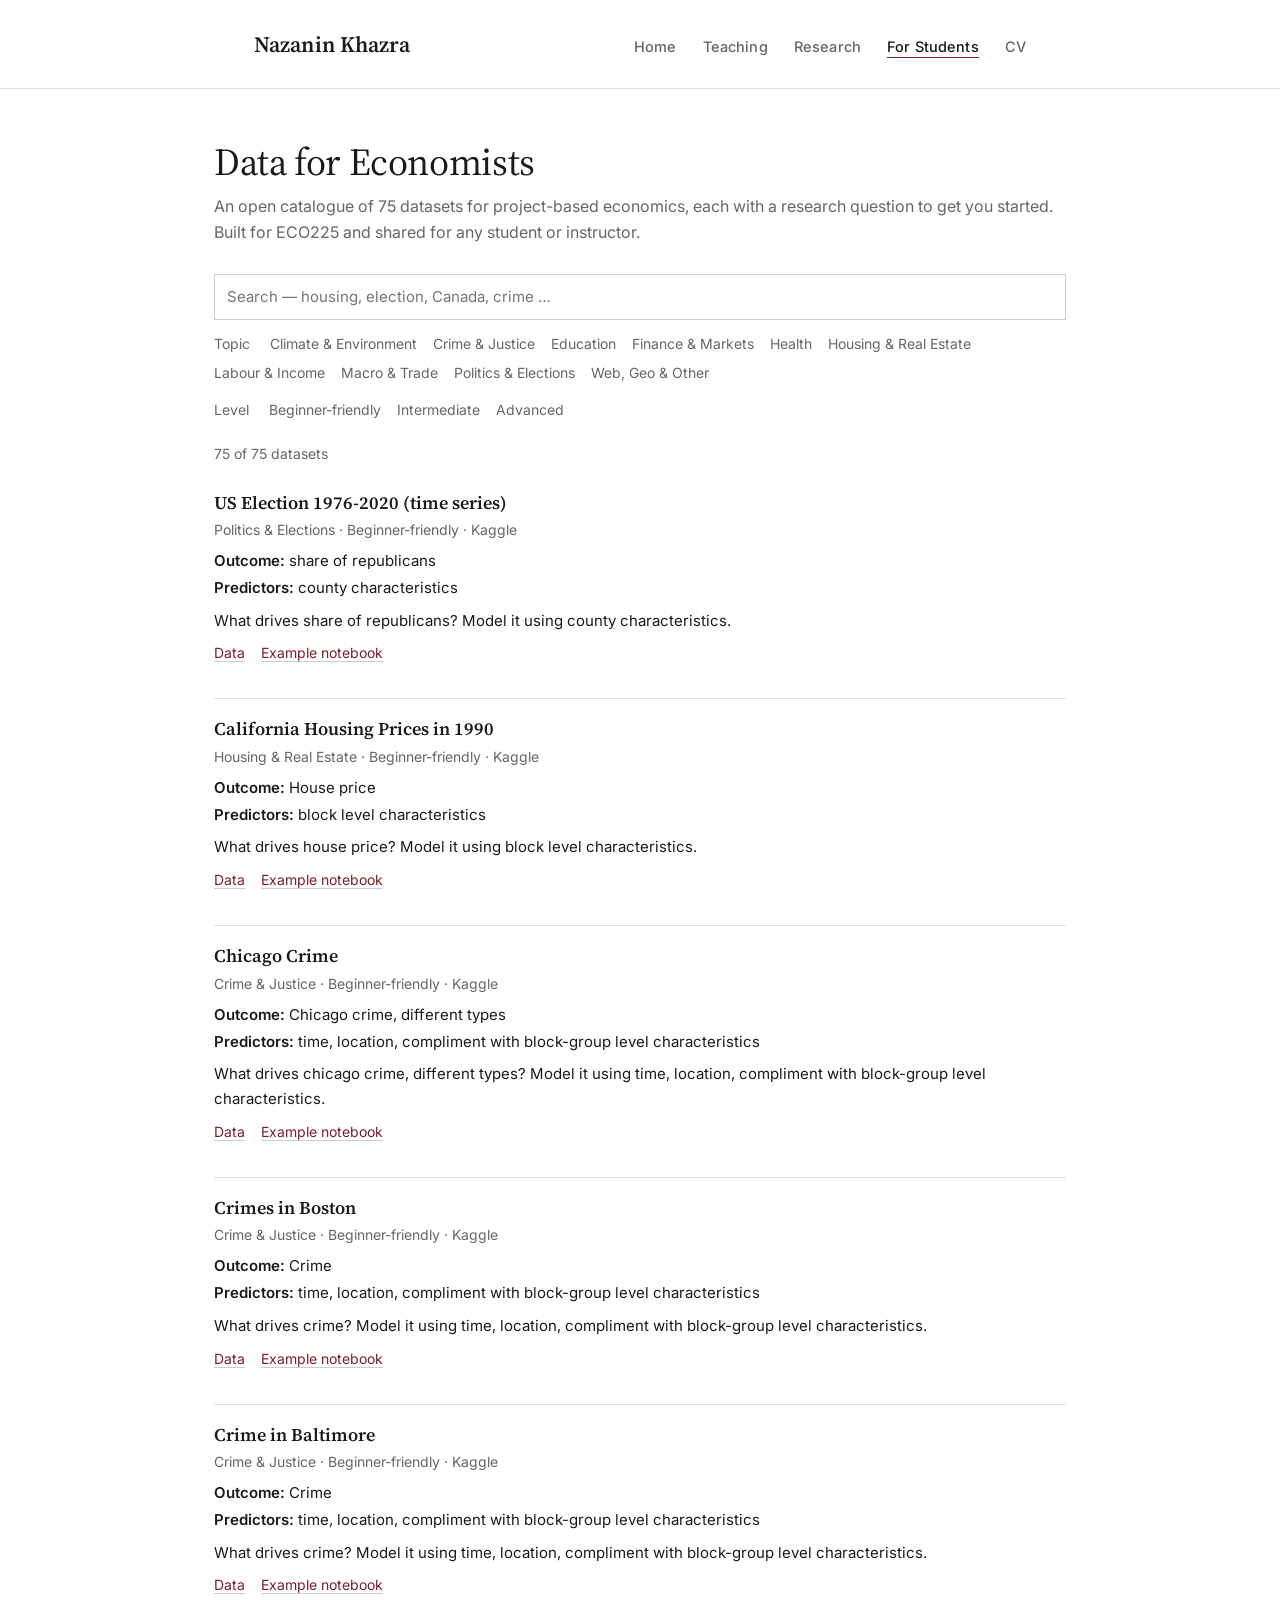
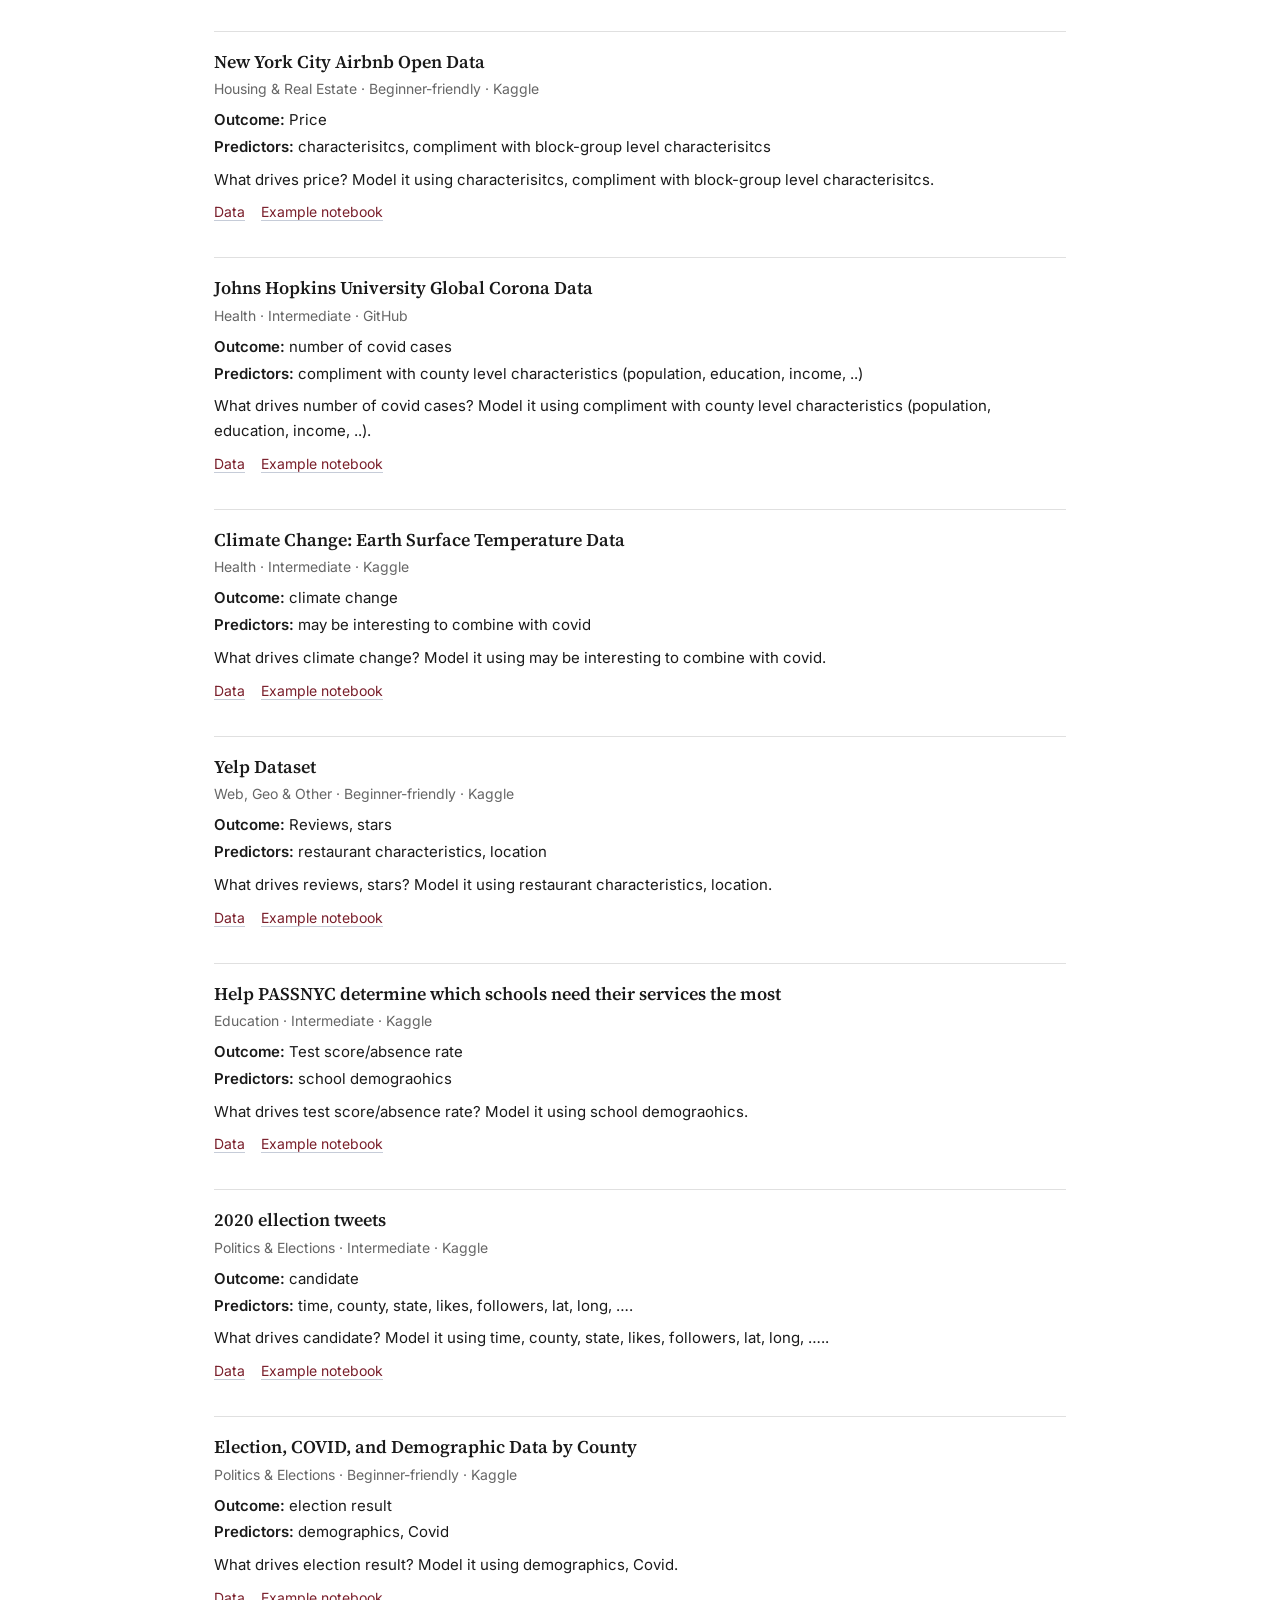
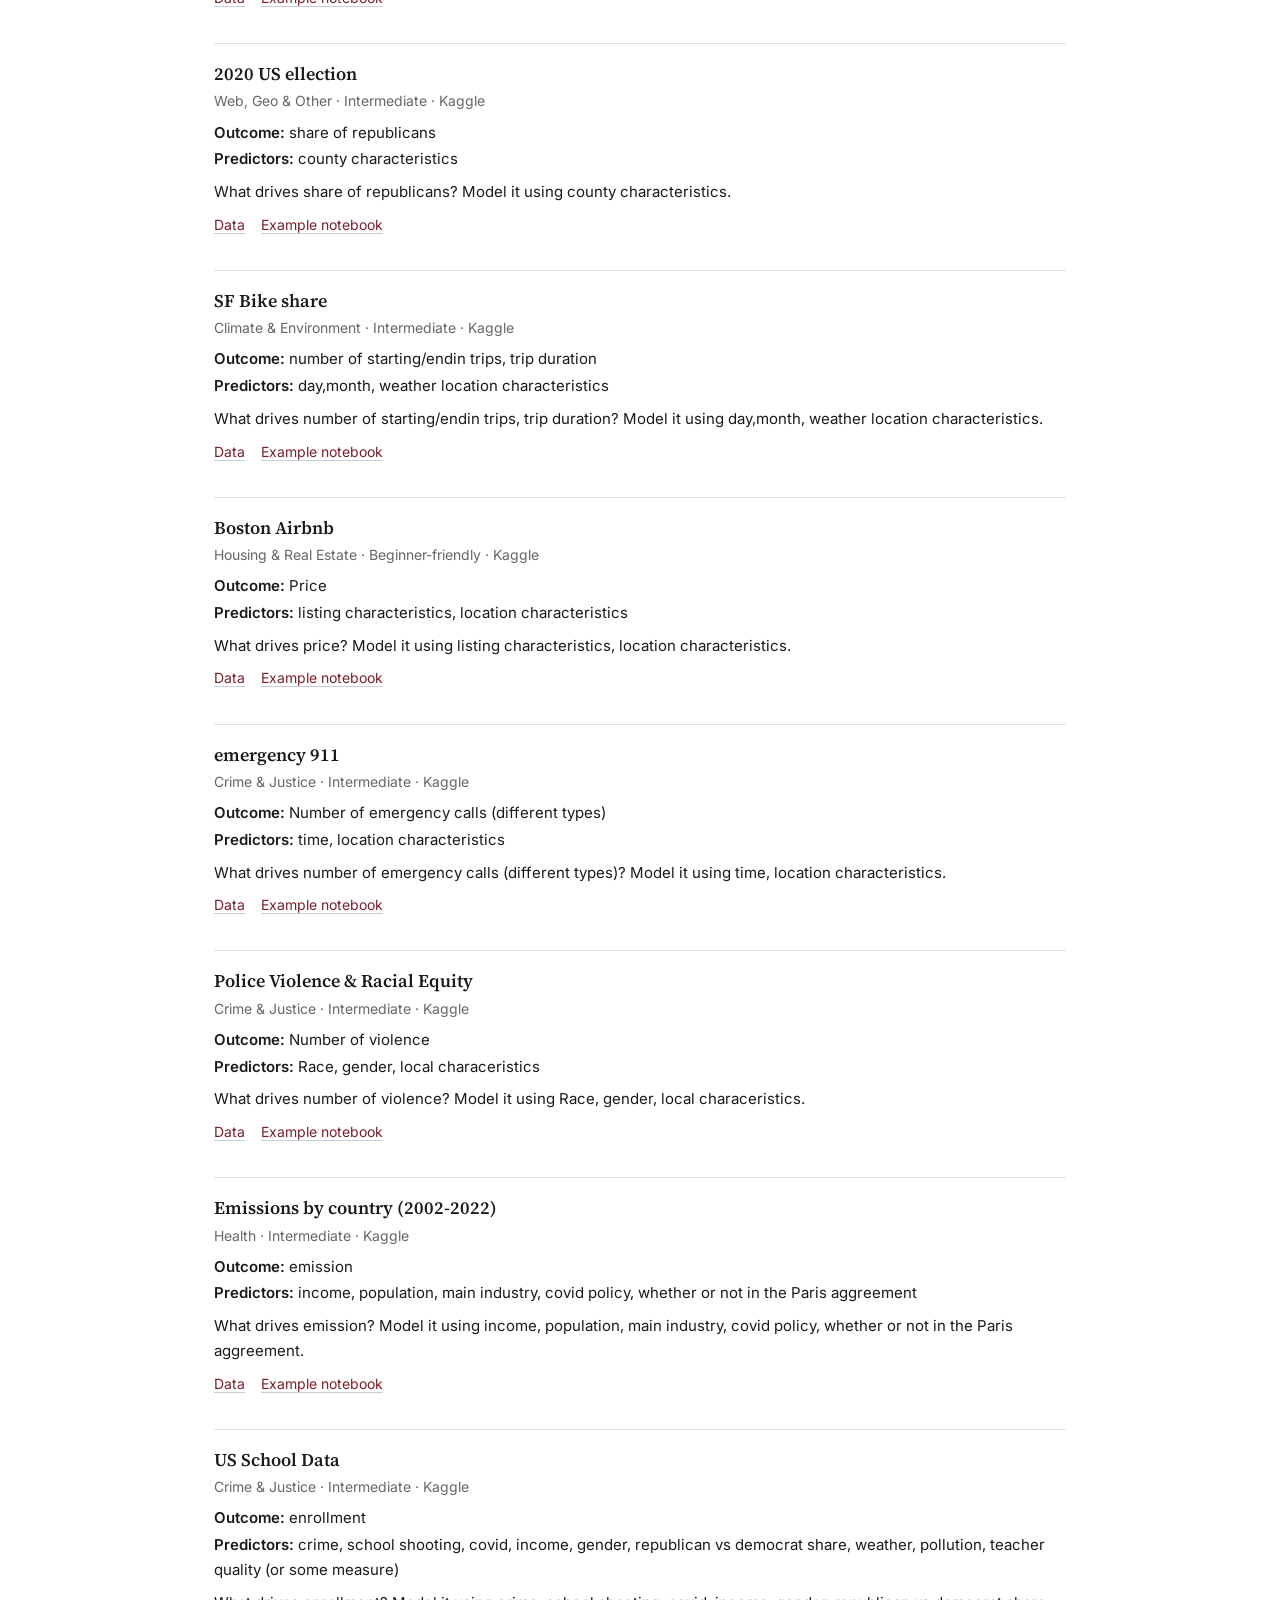
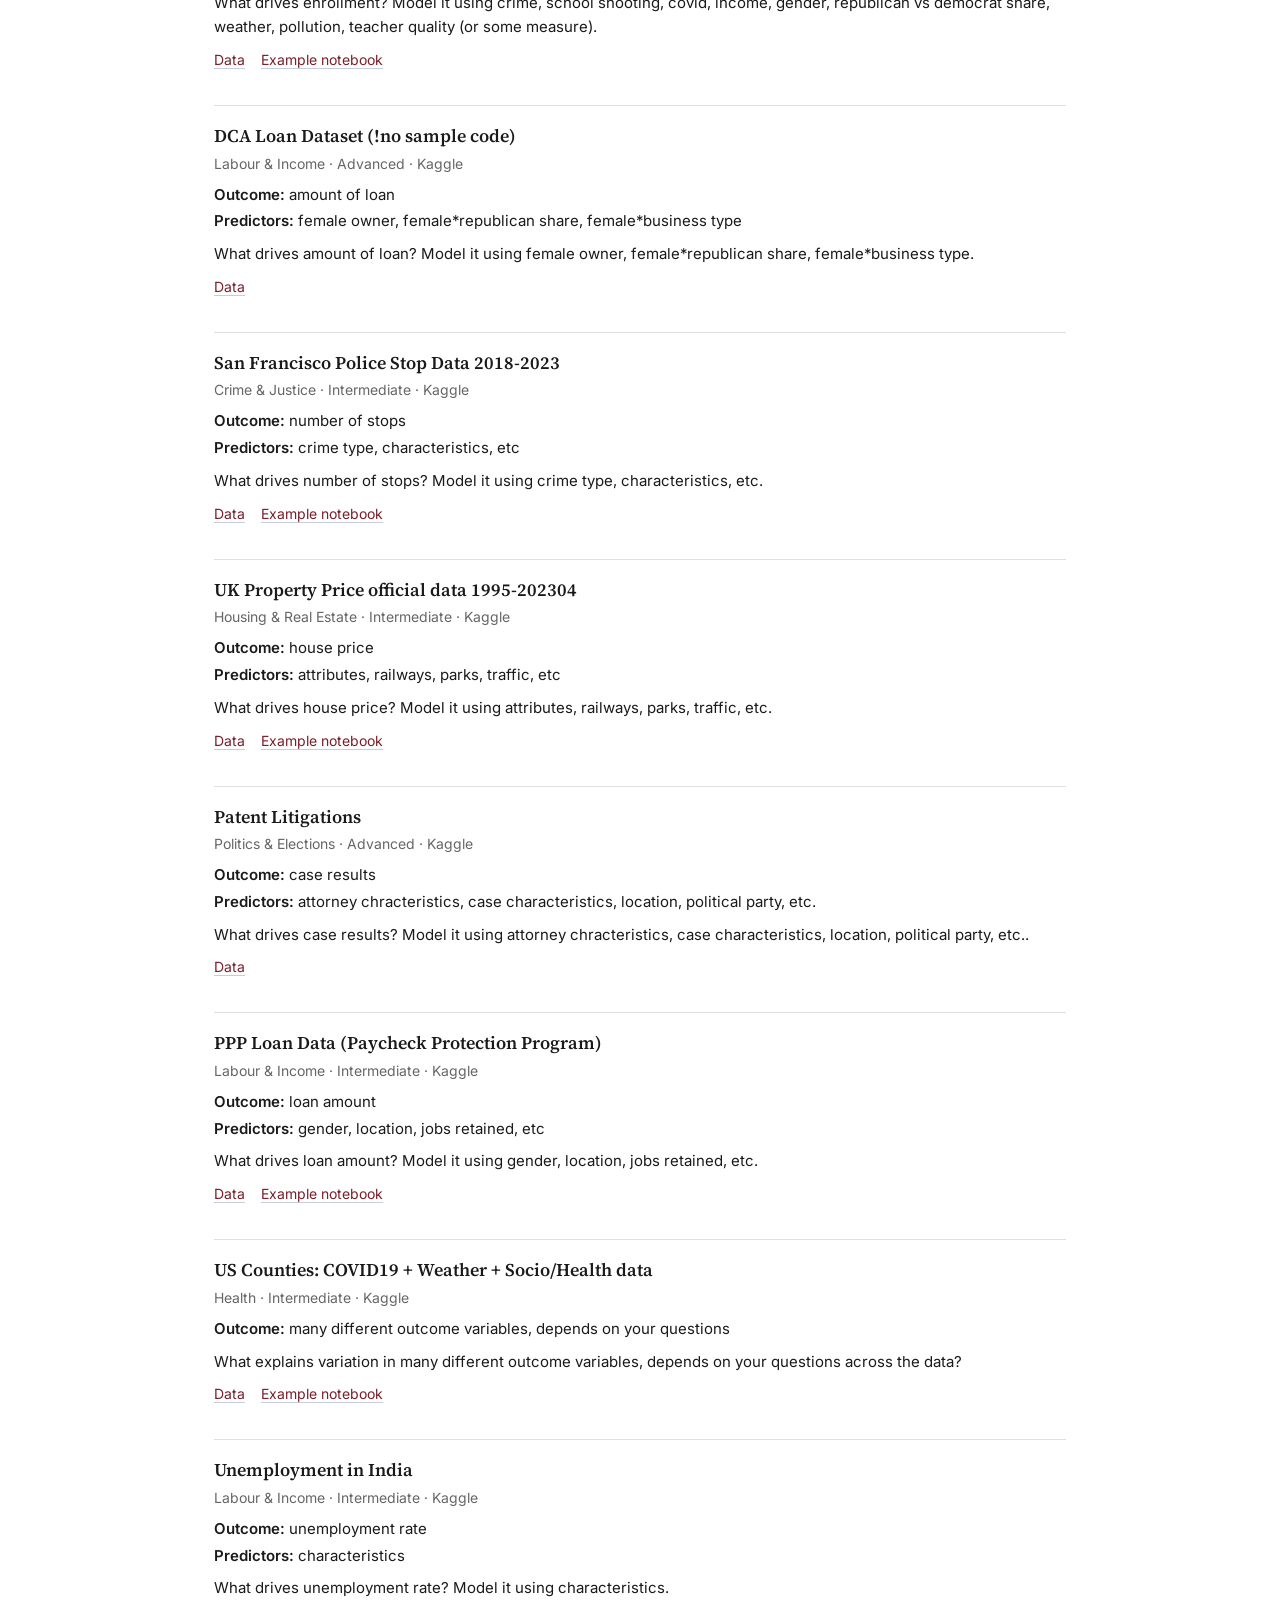
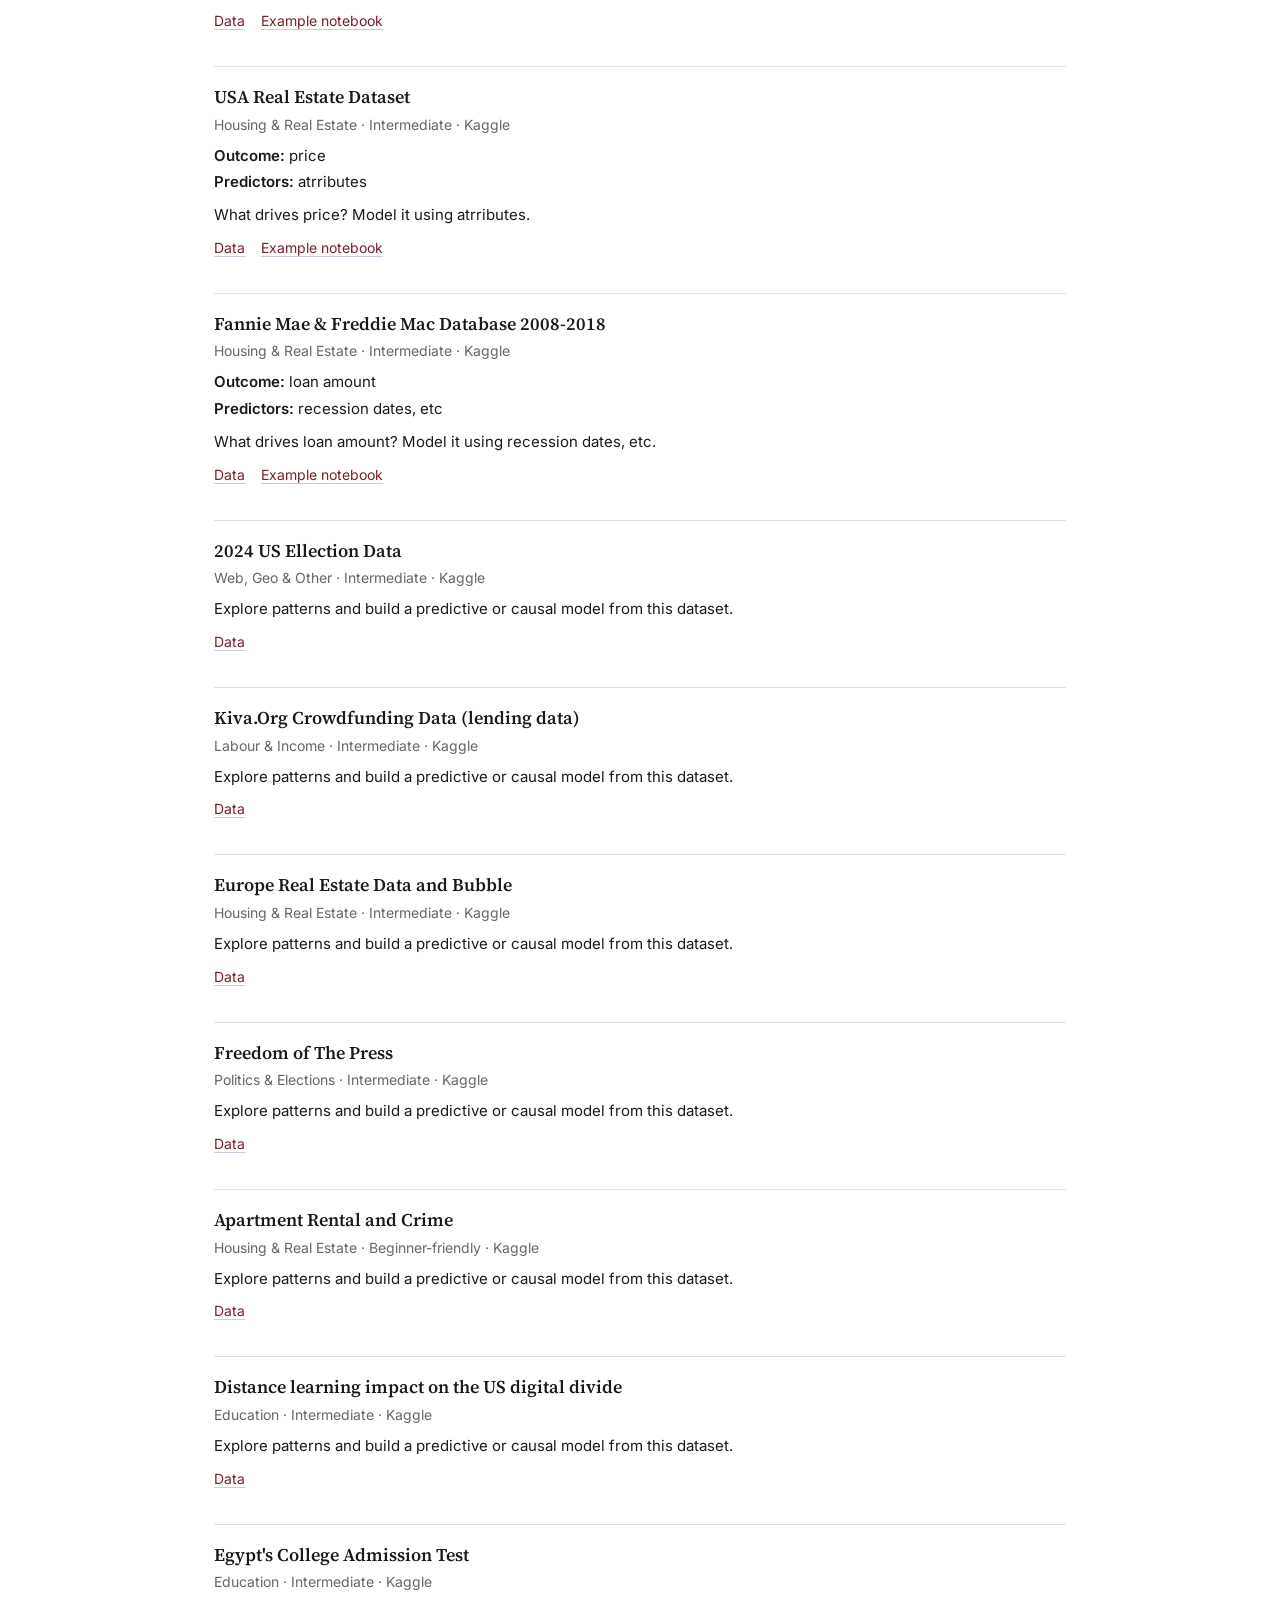
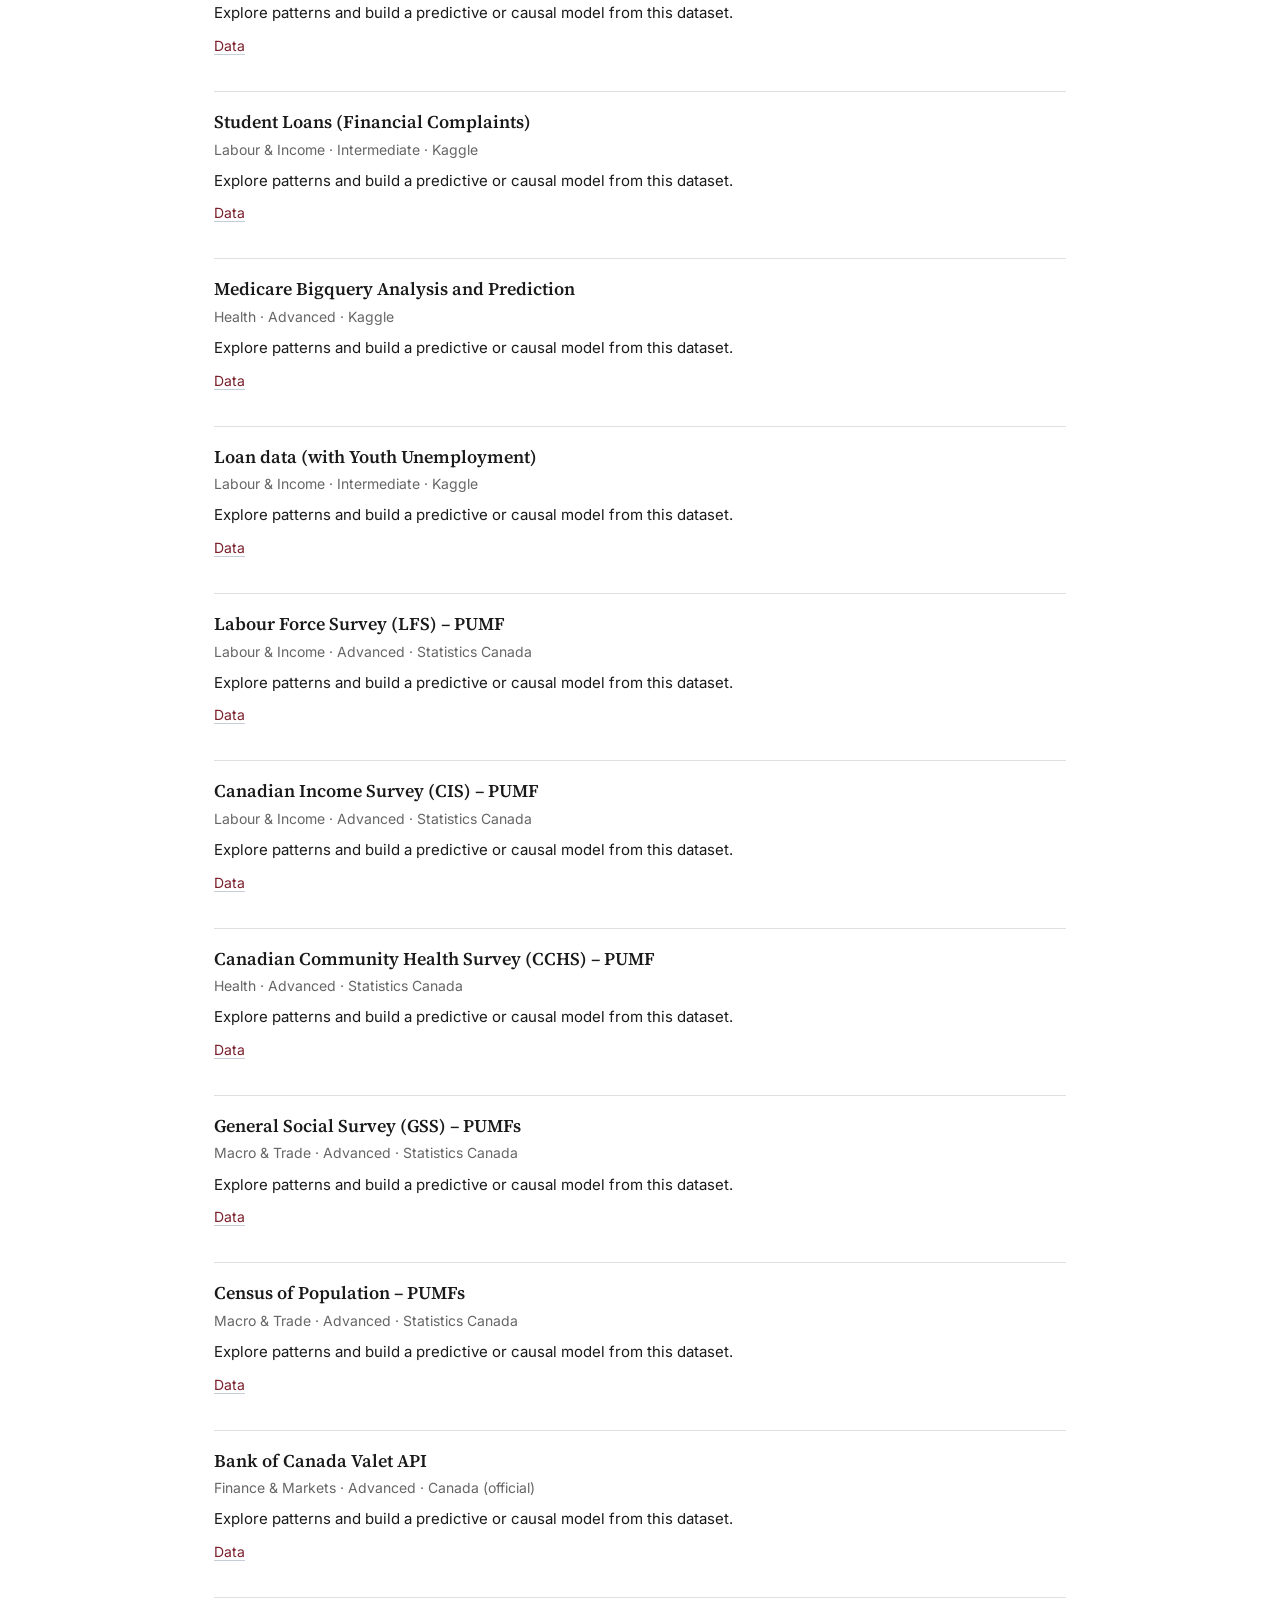
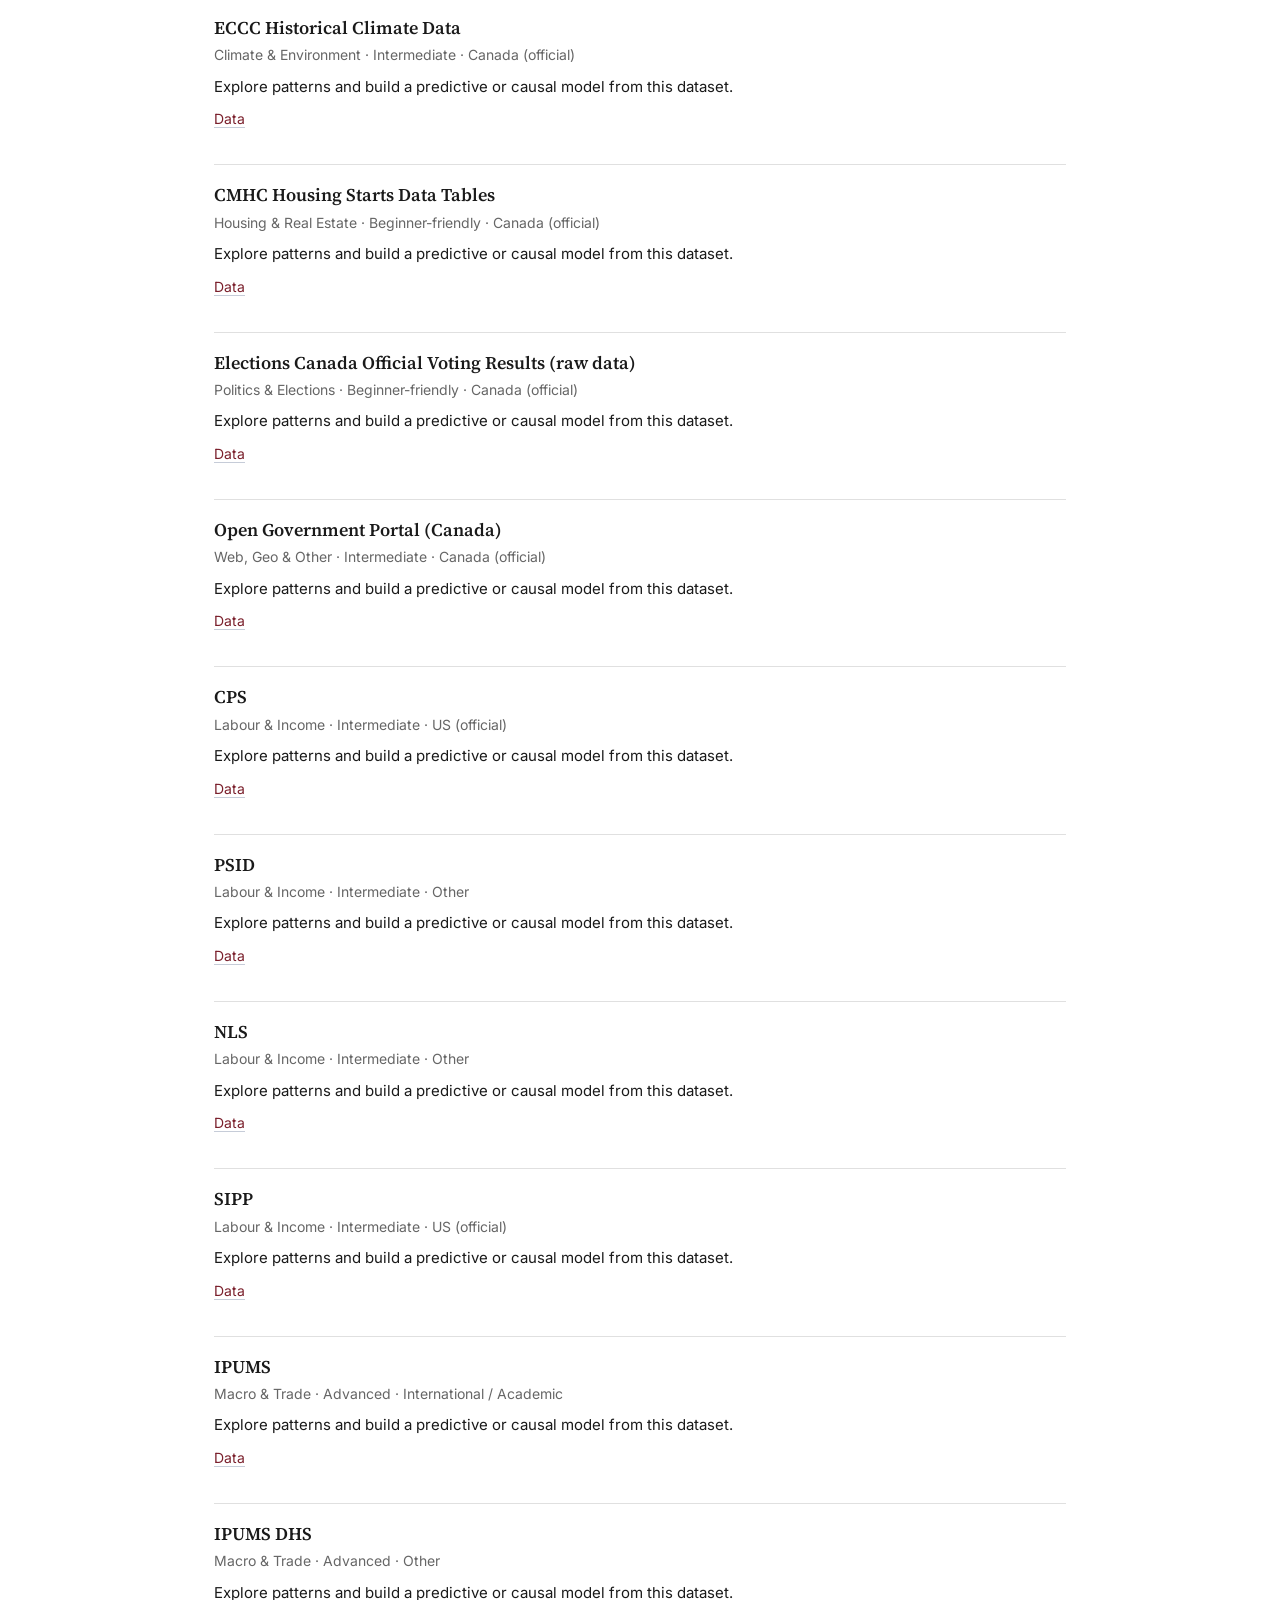
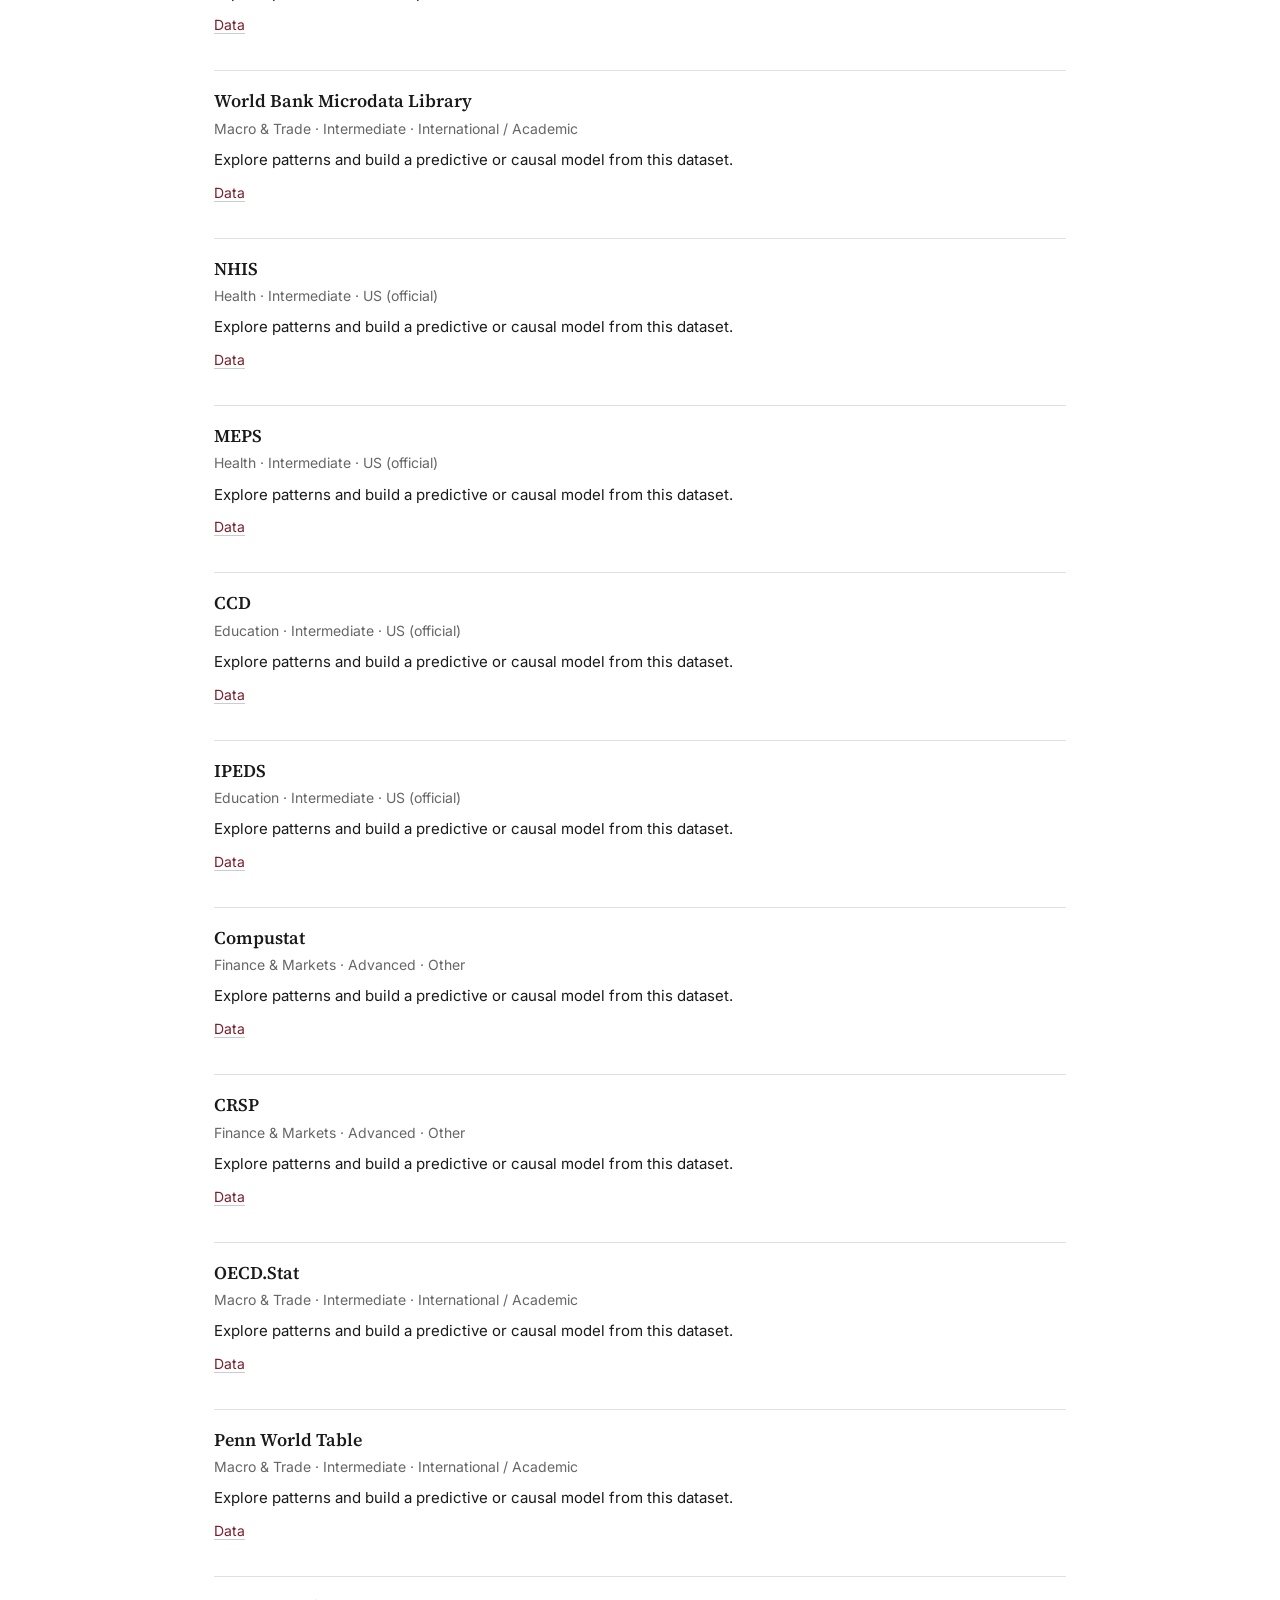
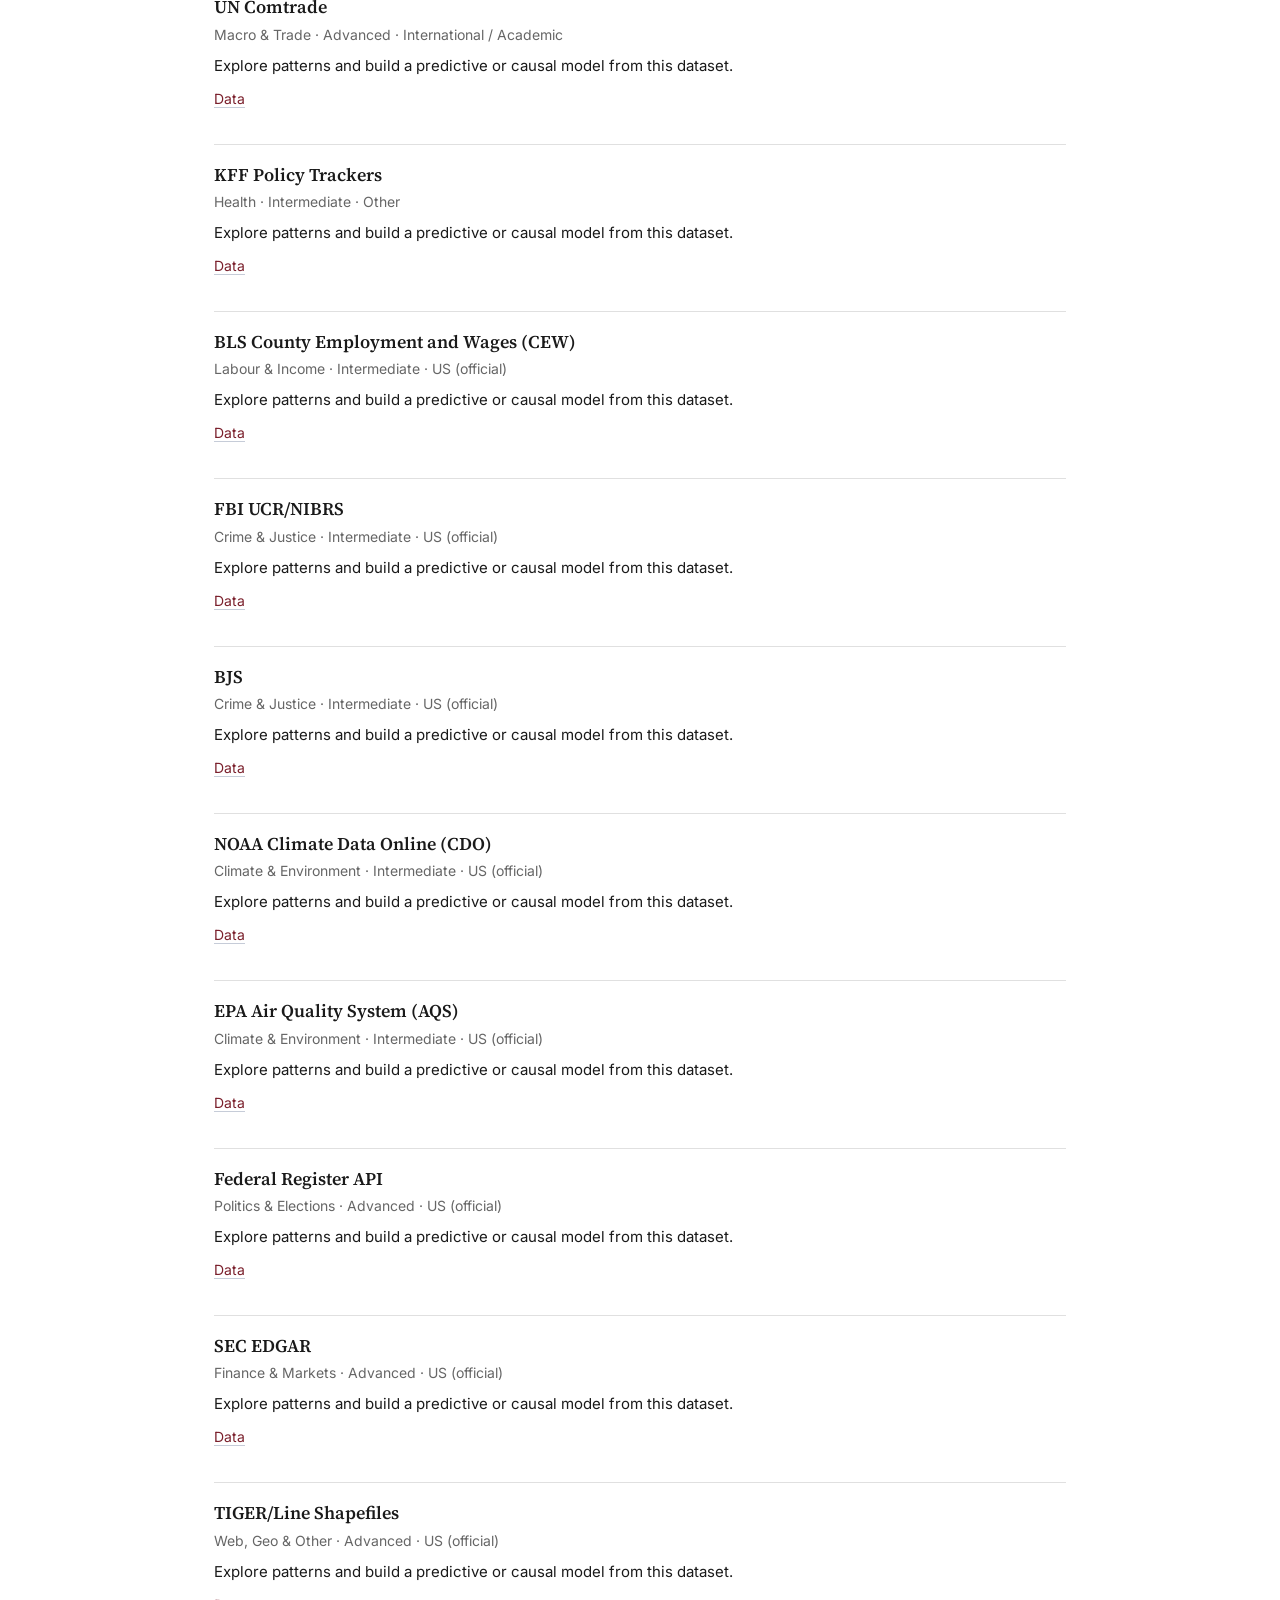
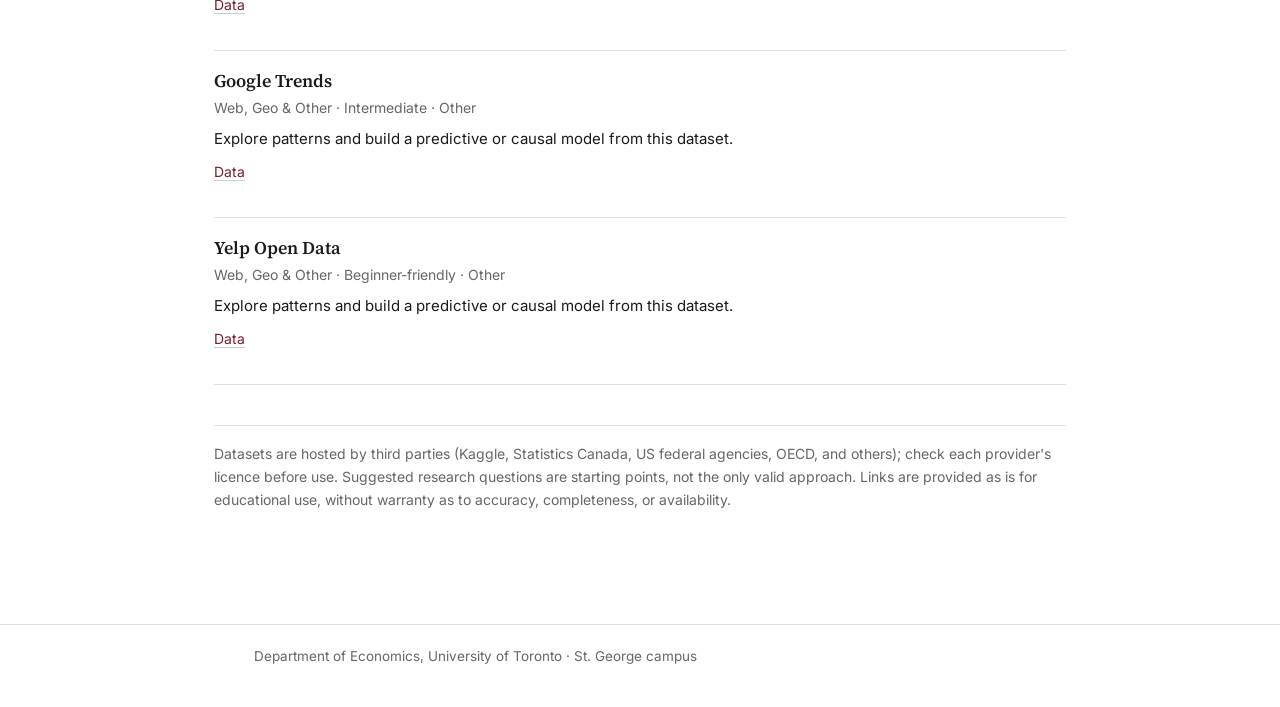
==== commit 837a4085: "Fix mobile header padding; 17px body, 820px column Co-Authored-By: Claude Fable 5.1 <noreply@anthrop" ====
--- a/data-catalogue.html
+++ b/data-catalogue.html
@@ -6,7 +6,7 @@
 <title>Data for Economists — Nazanin Khazra</title>
 <link rel="stylesheet" href="assets/style.css">
 <style>
-  main.wrap { max-width: 860px; }
+  main.wrap { max-width: 900px; }
   .controls { margin: 28px 0 8px; }
   #search {
     width: 100%; padding: 10px 12px; font: inherit; font-size: 15px;
--- a/assets/style.css
+++ b/assets/style.css
@@ -5,7 +5,7 @@
   --ink: #1a1a1a;
   --muted: #666;
   --rule: #e0e0e0;
-  --accent: #1e3765;
+  --accent: #7a1f2b;
   --serif: "Source Serif 4", Georgia, "Times New Roman", serif;
   --sans: Inter, -apple-system, "Segoe UI", Helvetica, Arial, sans-serif;
 }
@@ -19,7 +19,7 @@
   background: #fff;
   color: var(--ink);
   font-family: var(--sans);
-  font-size: 16px;
+  font-size: 17px;
   line-height: 1.65;
 }
 
@@ -31,7 +31,7 @@
 a:hover { border-bottom-color: var(--accent); }
 
 .wrap {
-  max-width: 760px;
+  max-width: 820px;
   margin: 0 auto;
   padding: 0 24px;
 }
@@ -44,7 +44,7 @@
   display: flex;
   align-items: baseline;
   justify-content: space-between;
-  padding: 26px 0 22px;
+  padding: 26px 24px 22px;
   flex-wrap: wrap;
   gap: 12px 32px;
 }
@@ -72,10 +72,10 @@
   padding-bottom: 2px;
 }
 nav a:hover, nav a.active { color: var(--ink); }
-nav a.active { border-bottom: 1.5px solid var(--ink); }
+nav a.active { color: var(--ink); border-bottom: 1.5px solid var(--accent); }
 
 /* Content */
-main.wrap { padding: 56px 24px 96px; }
+main.wrap { padding: 52px 24px 96px; }
 
 h1 {
   font-family: var(--serif);
@@ -94,6 +94,7 @@
   padding-bottom: 8px;
   border-bottom: 1px solid var(--rule);
 }
+h2::before { content: ""; display: block; width: 36px; border-top: 2px solid var(--accent); margin-bottom: 12px; }
 h2:first-child { margin-top: 0; }
 h3 {
   font-family: var(--sans);
@@ -136,6 +137,7 @@
   font-size: 16px;
   margin: 0 0 22px;
 }
+.intro h1::after { content: ""; display: block; width: 36px; border-top: 2px solid var(--accent); margin: 14px 0 12px; }
 .contact {
   margin-top: 28px;
   padding-top: 16px;
@@ -143,7 +145,7 @@
   font-size: 14.5px;
   color: var(--muted);
 }
-.contact a { margin-right: 18px; }
+.contact a, .contact span { margin-right: 18px; }
 
 /* Lists of papers / courses */
 .item { margin: 0 0 26px; }
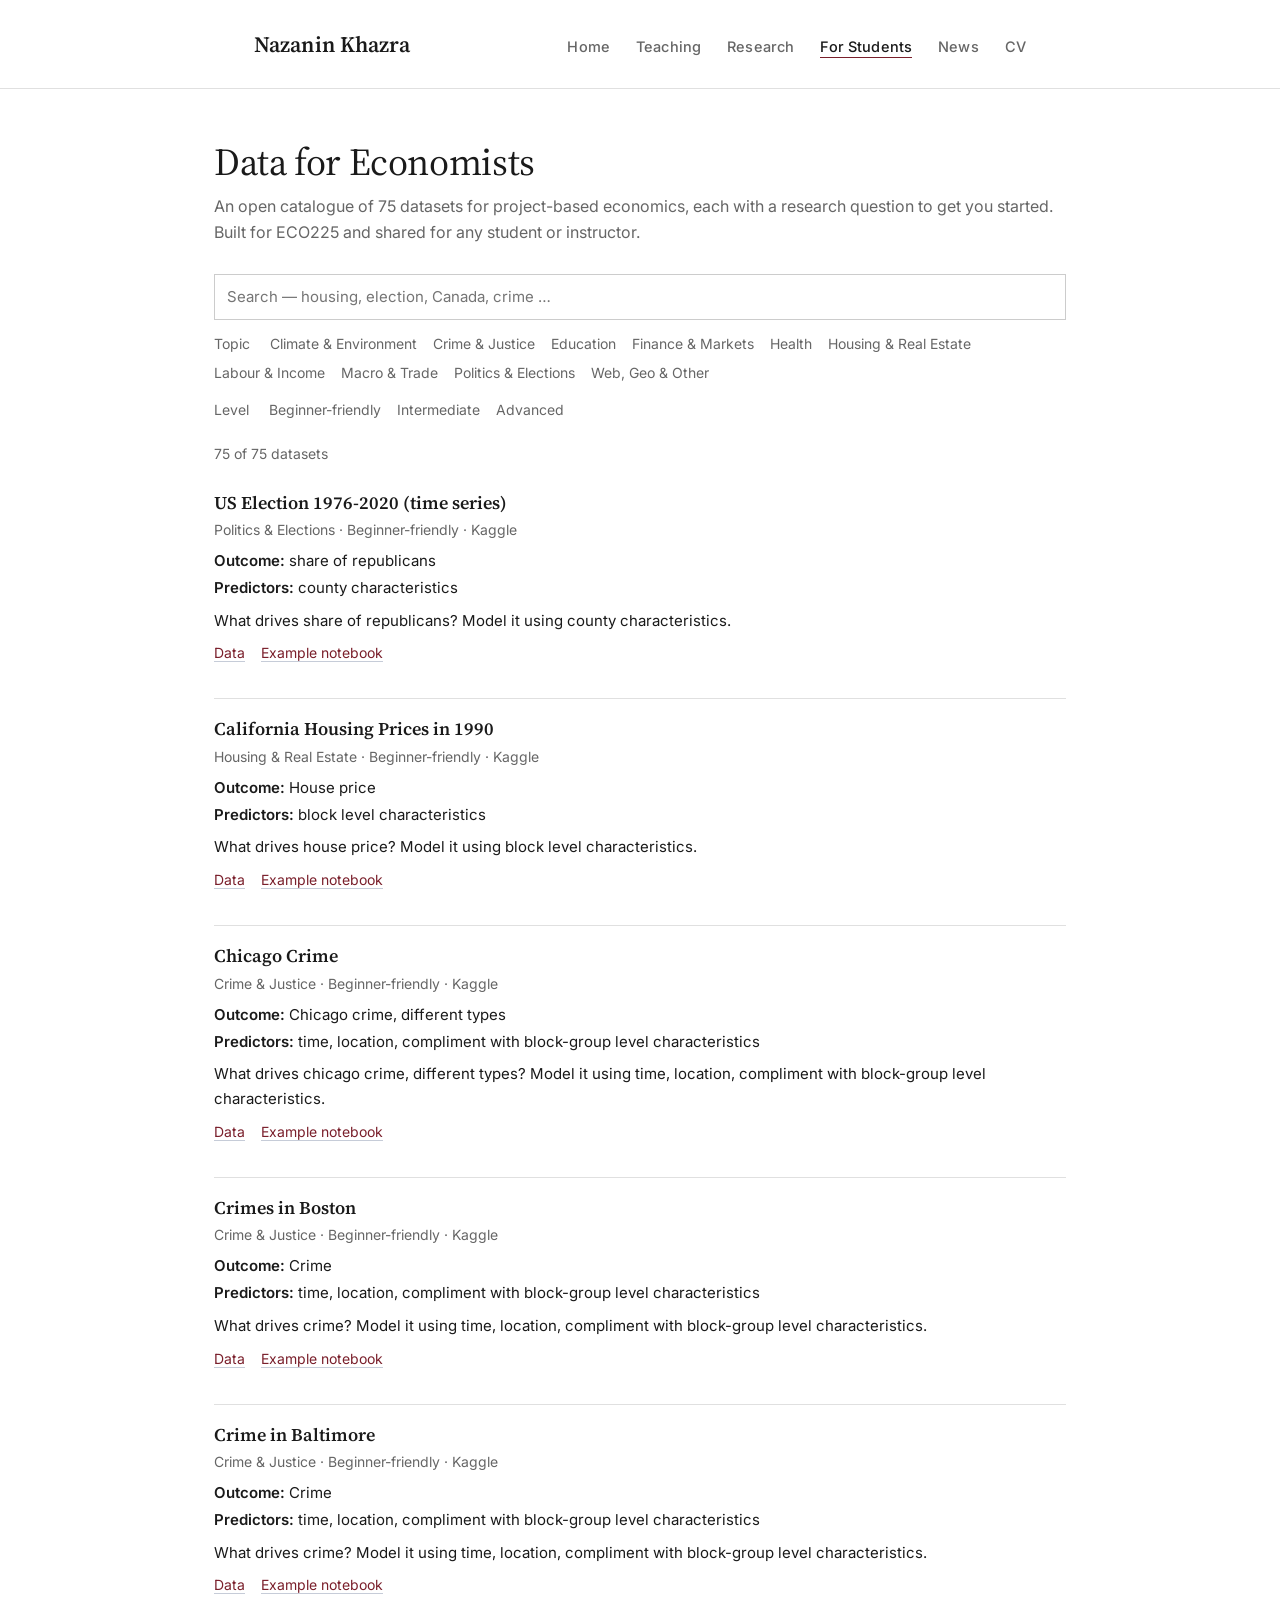
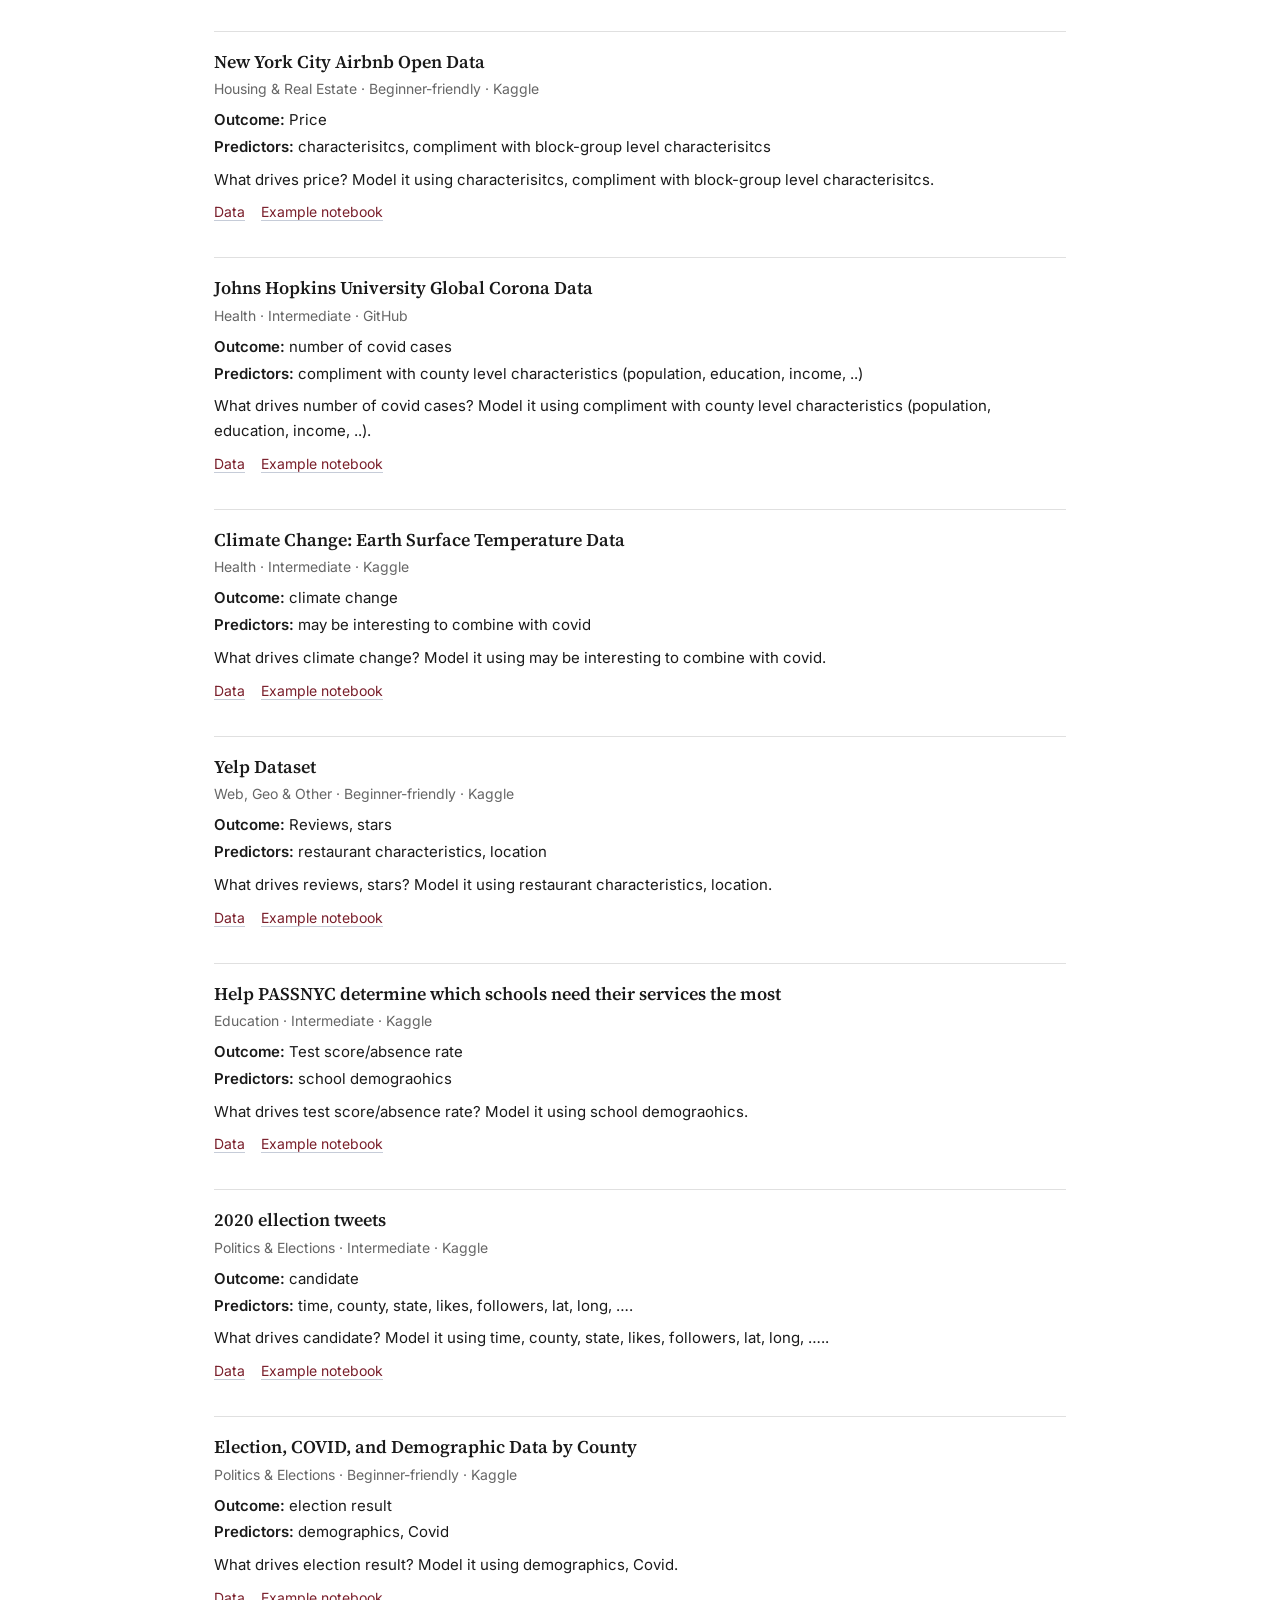
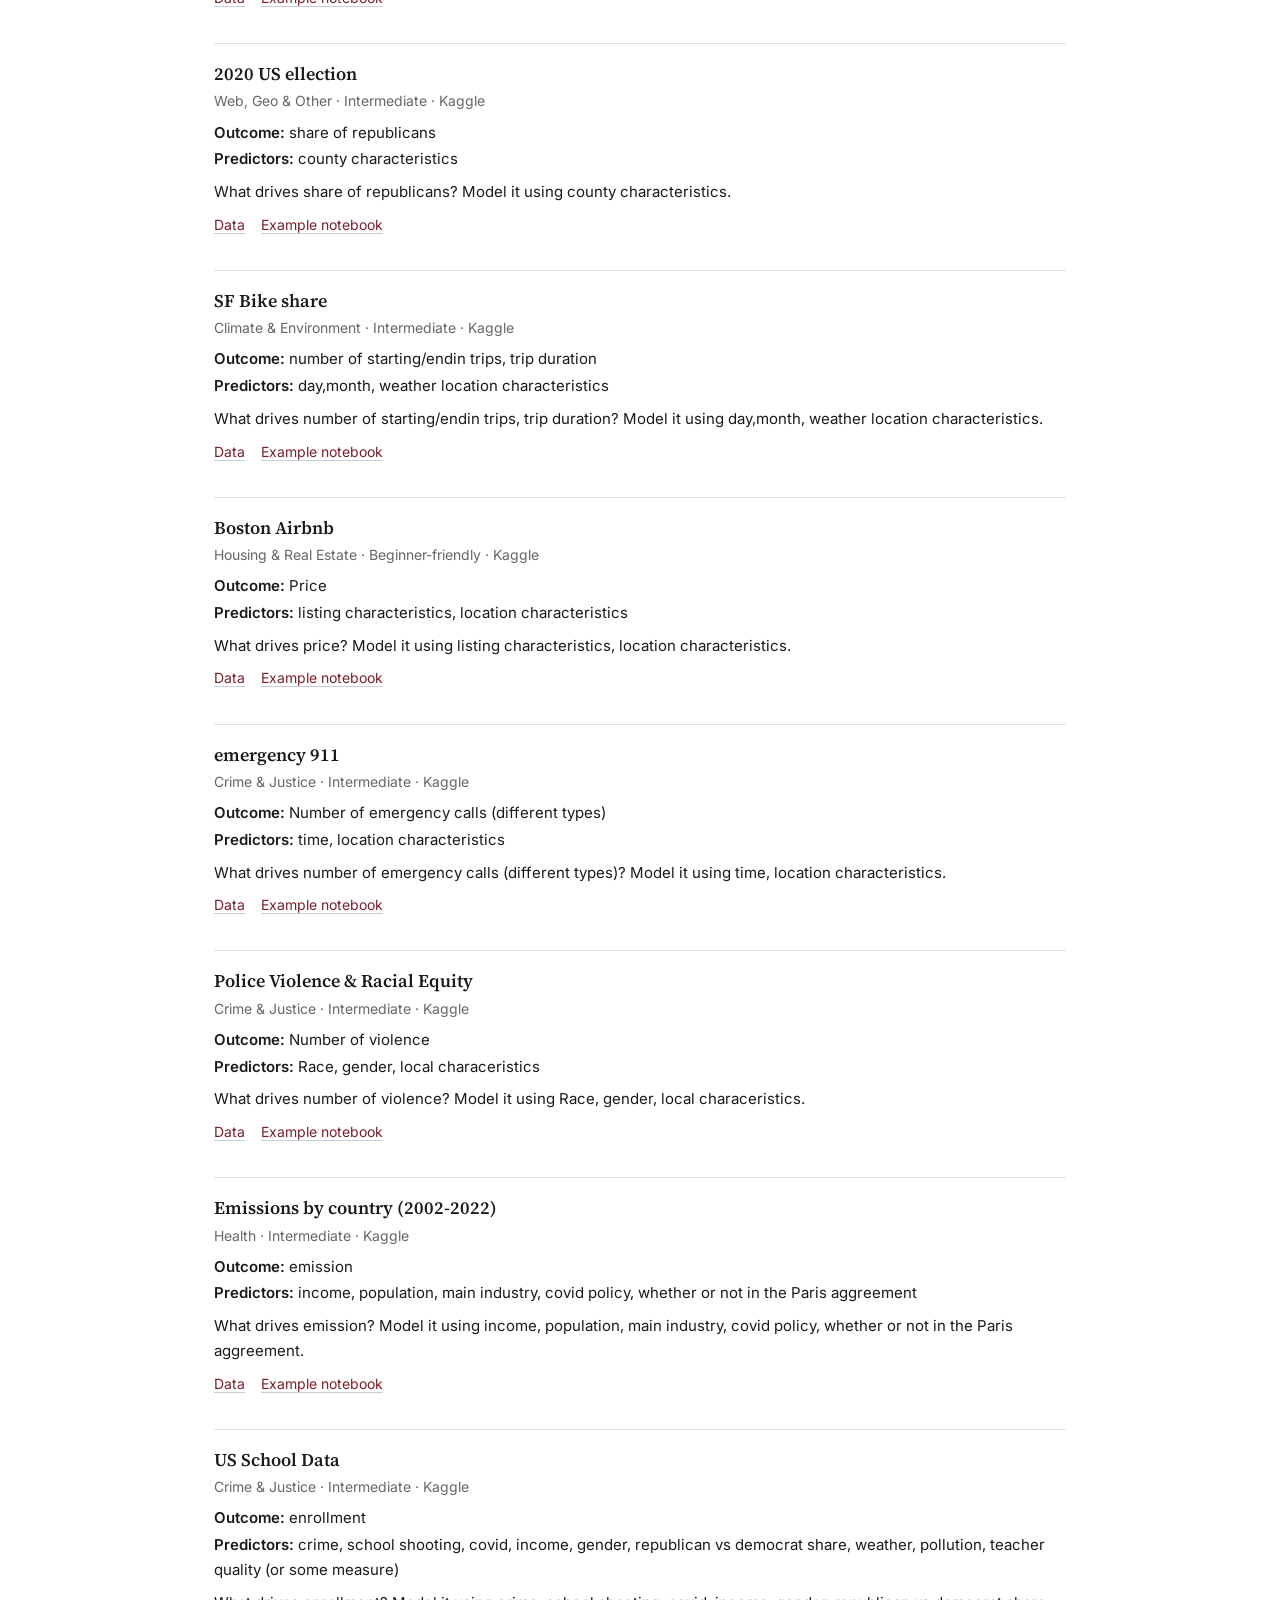
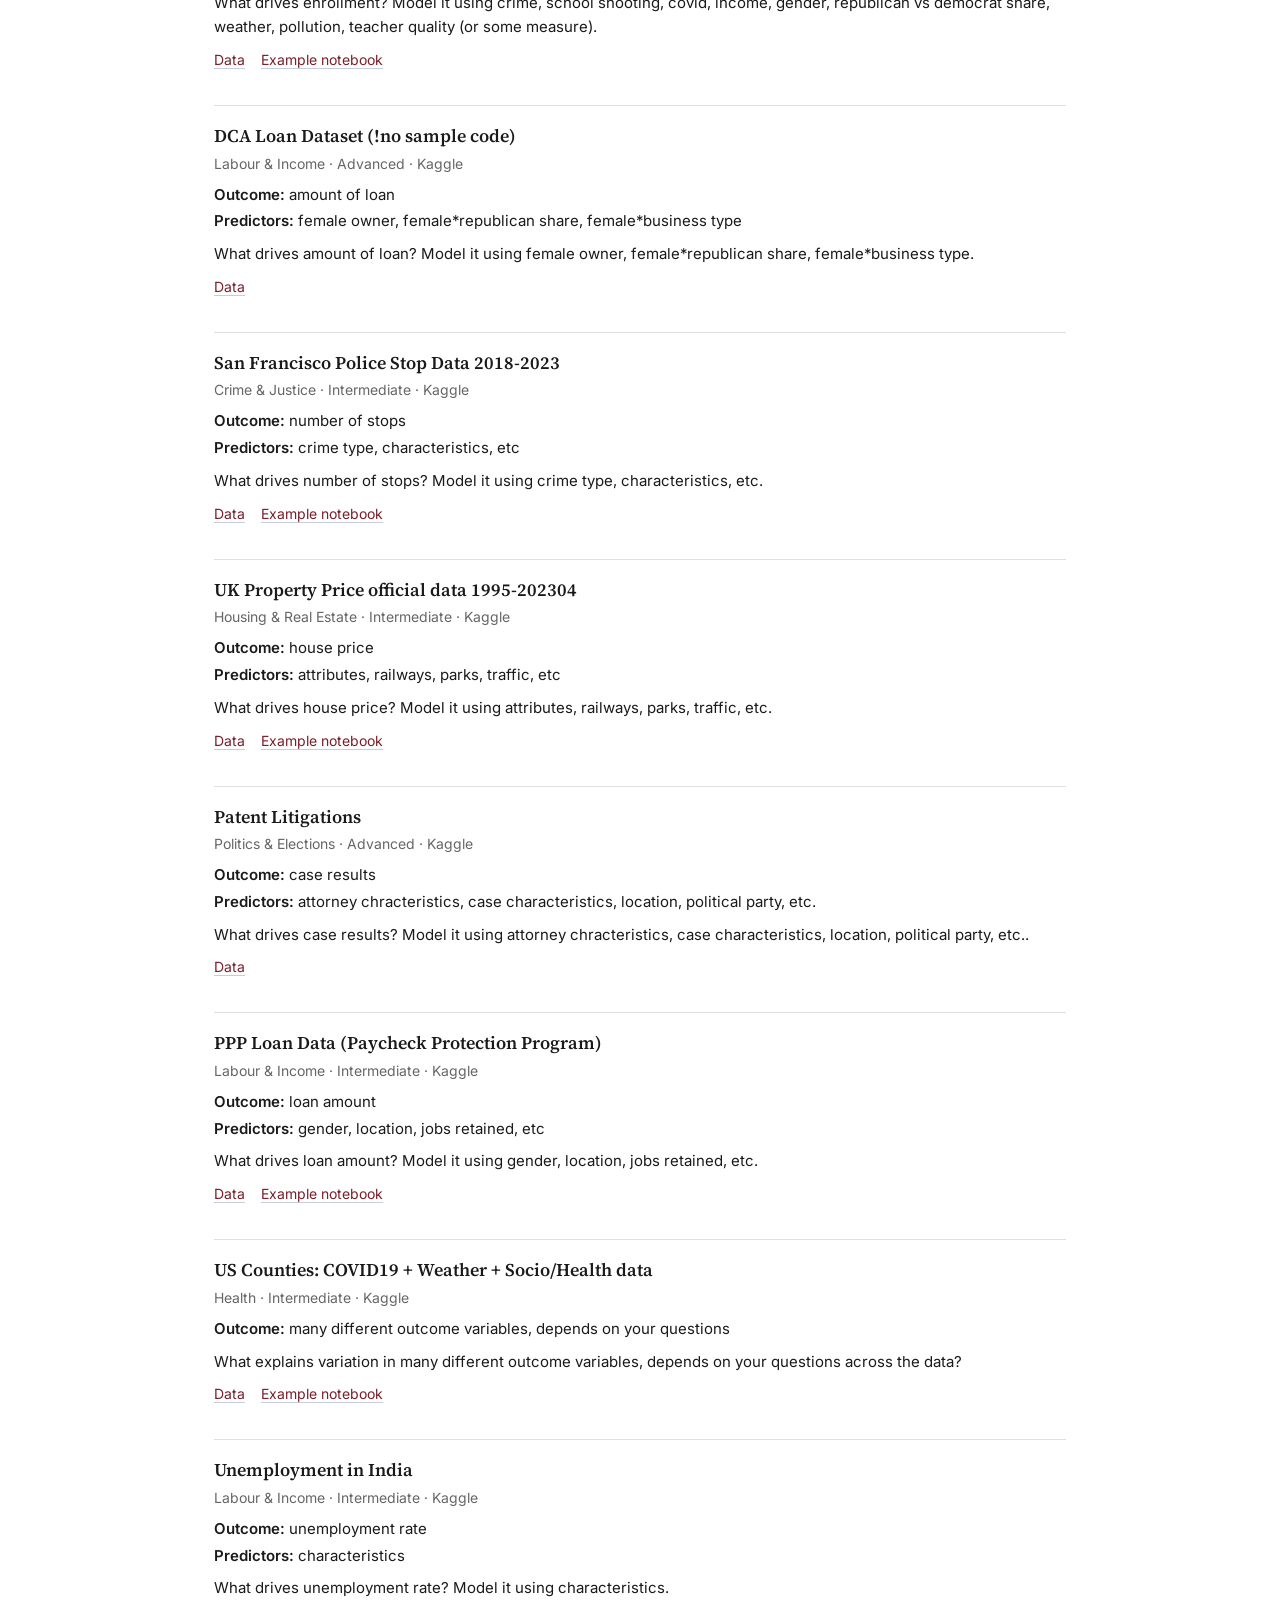
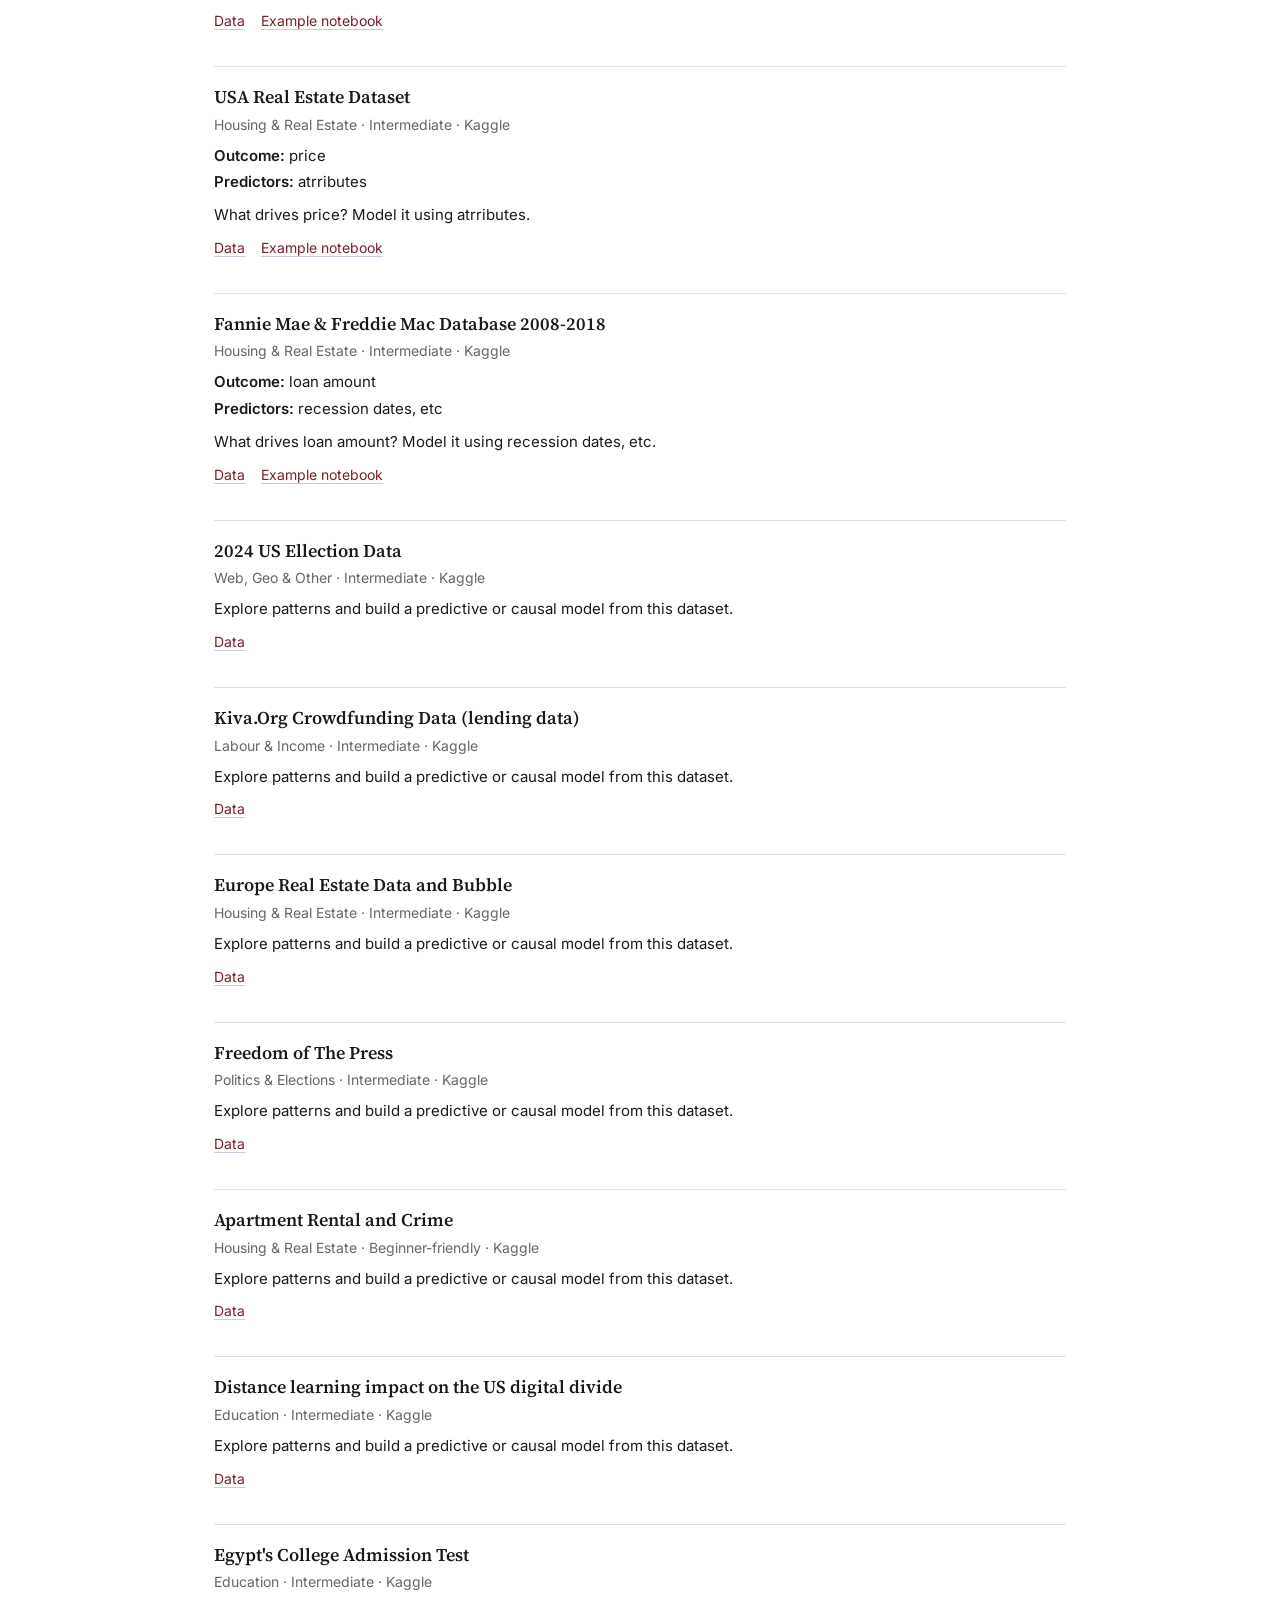
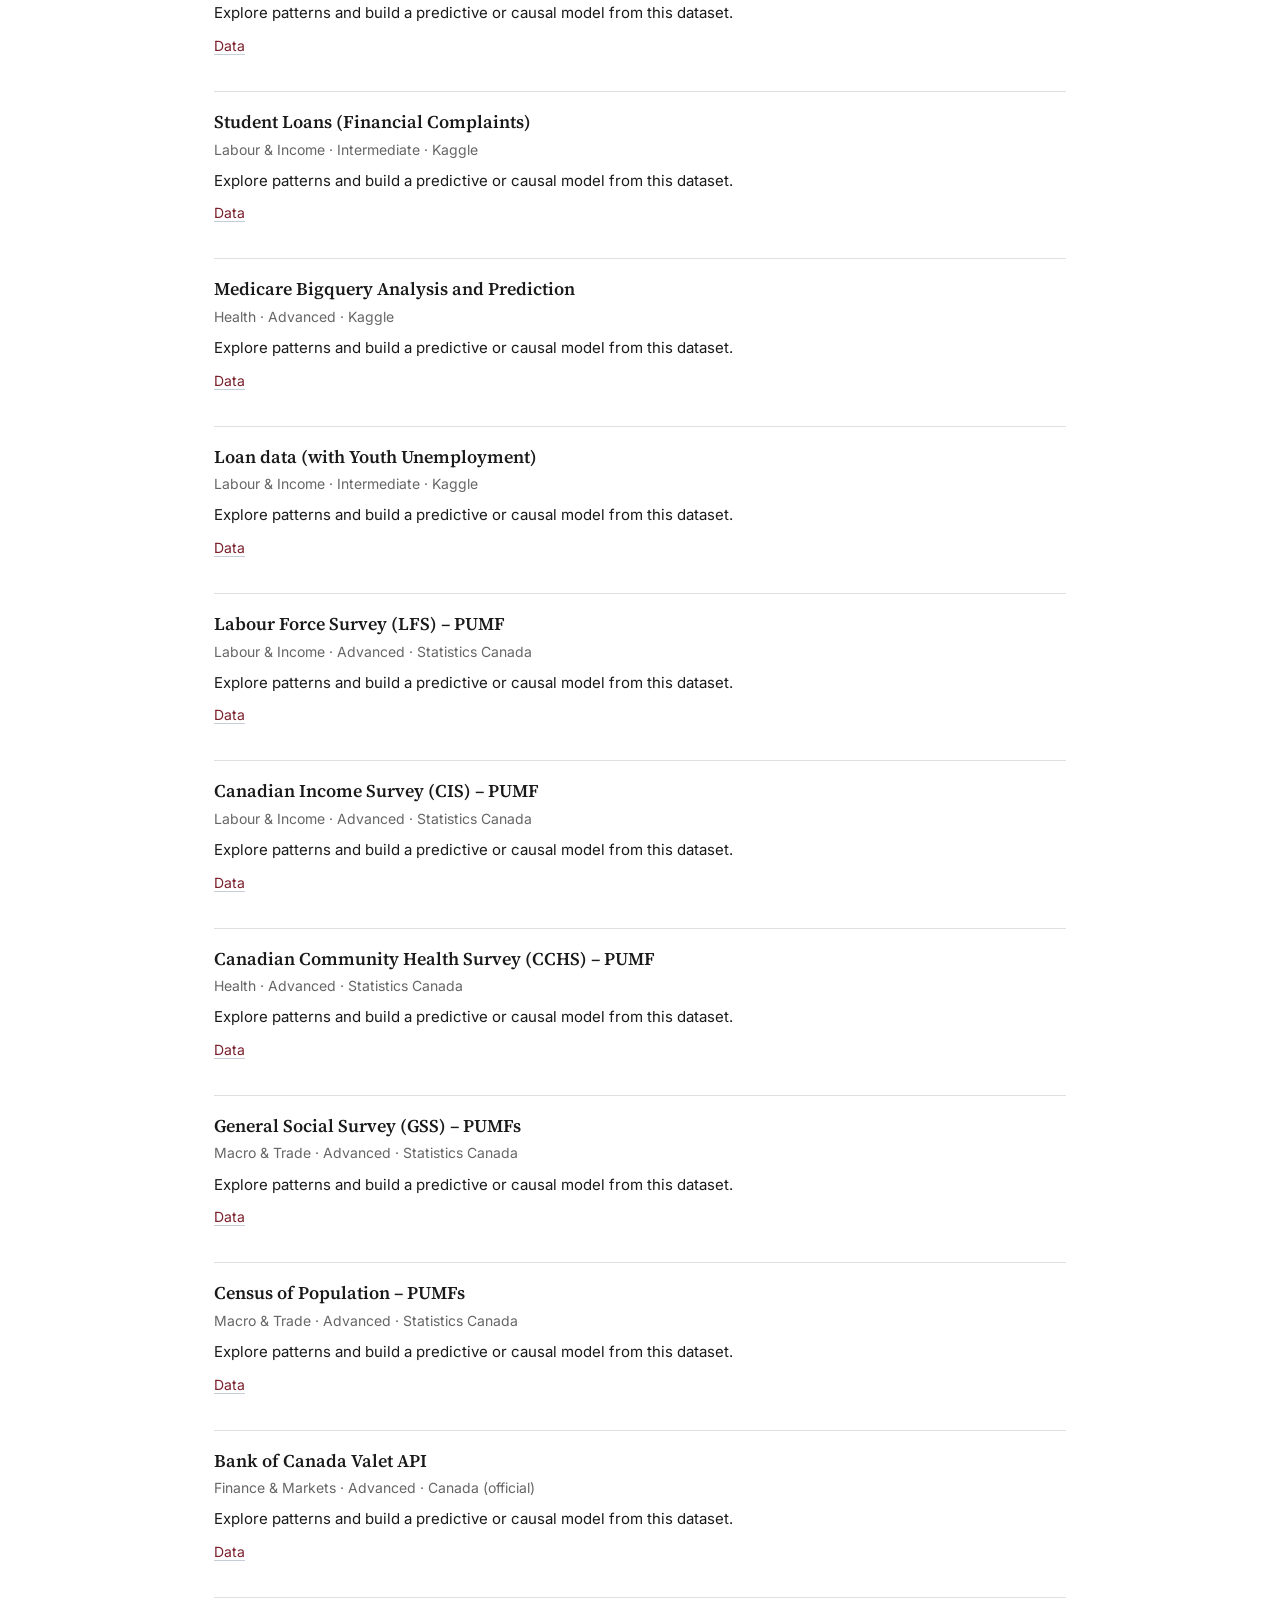
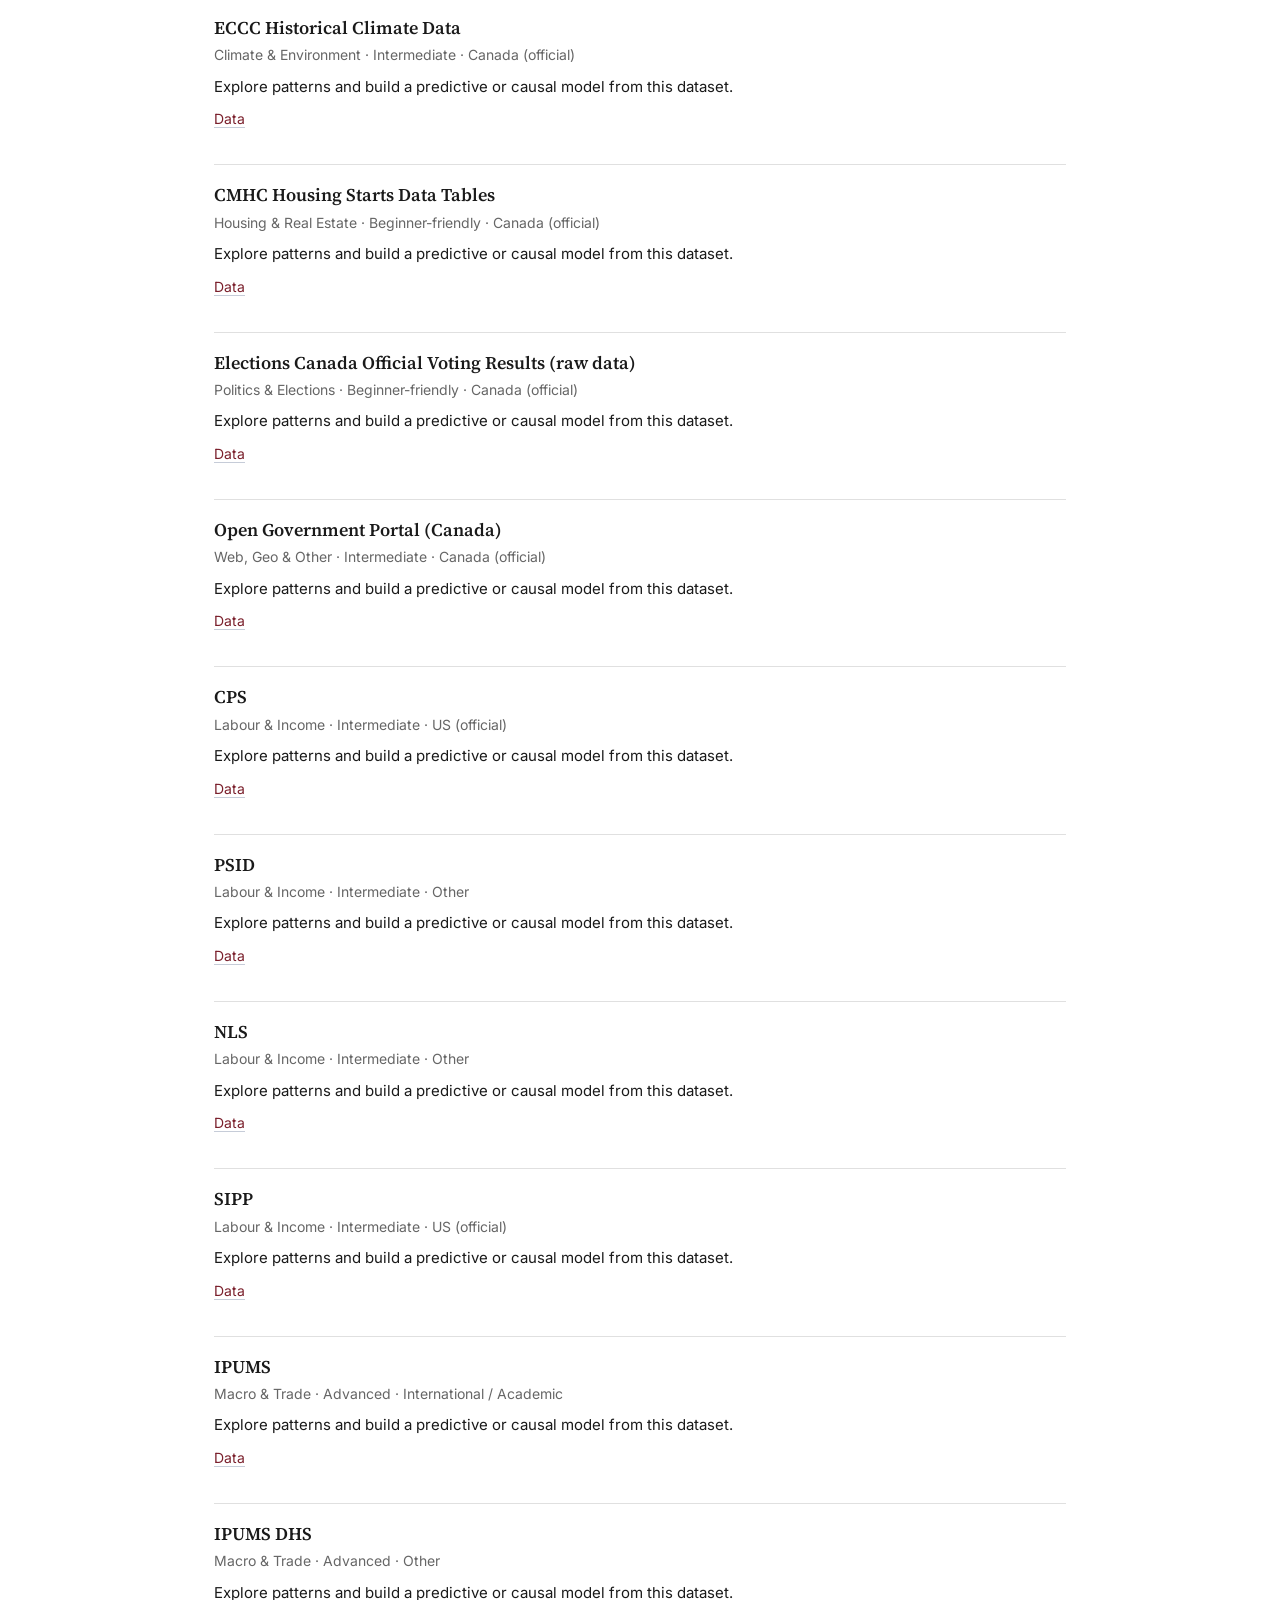
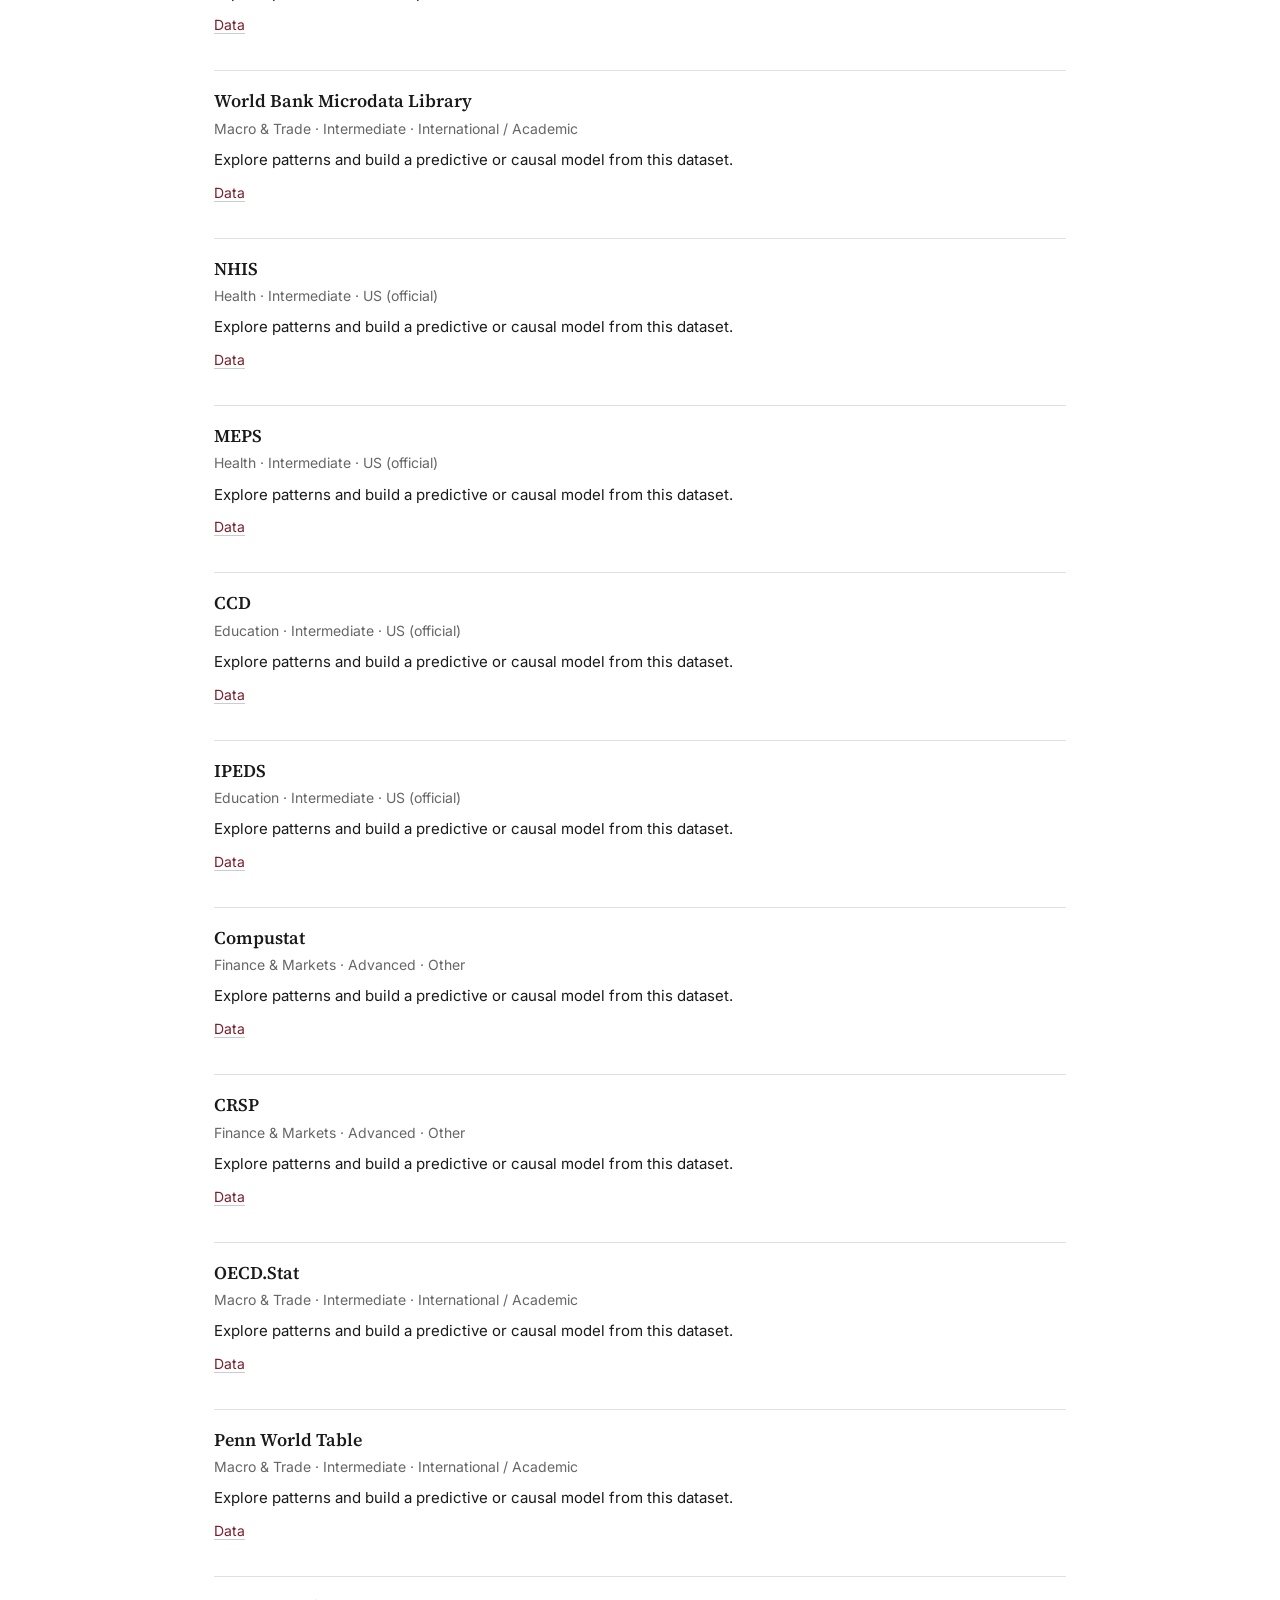
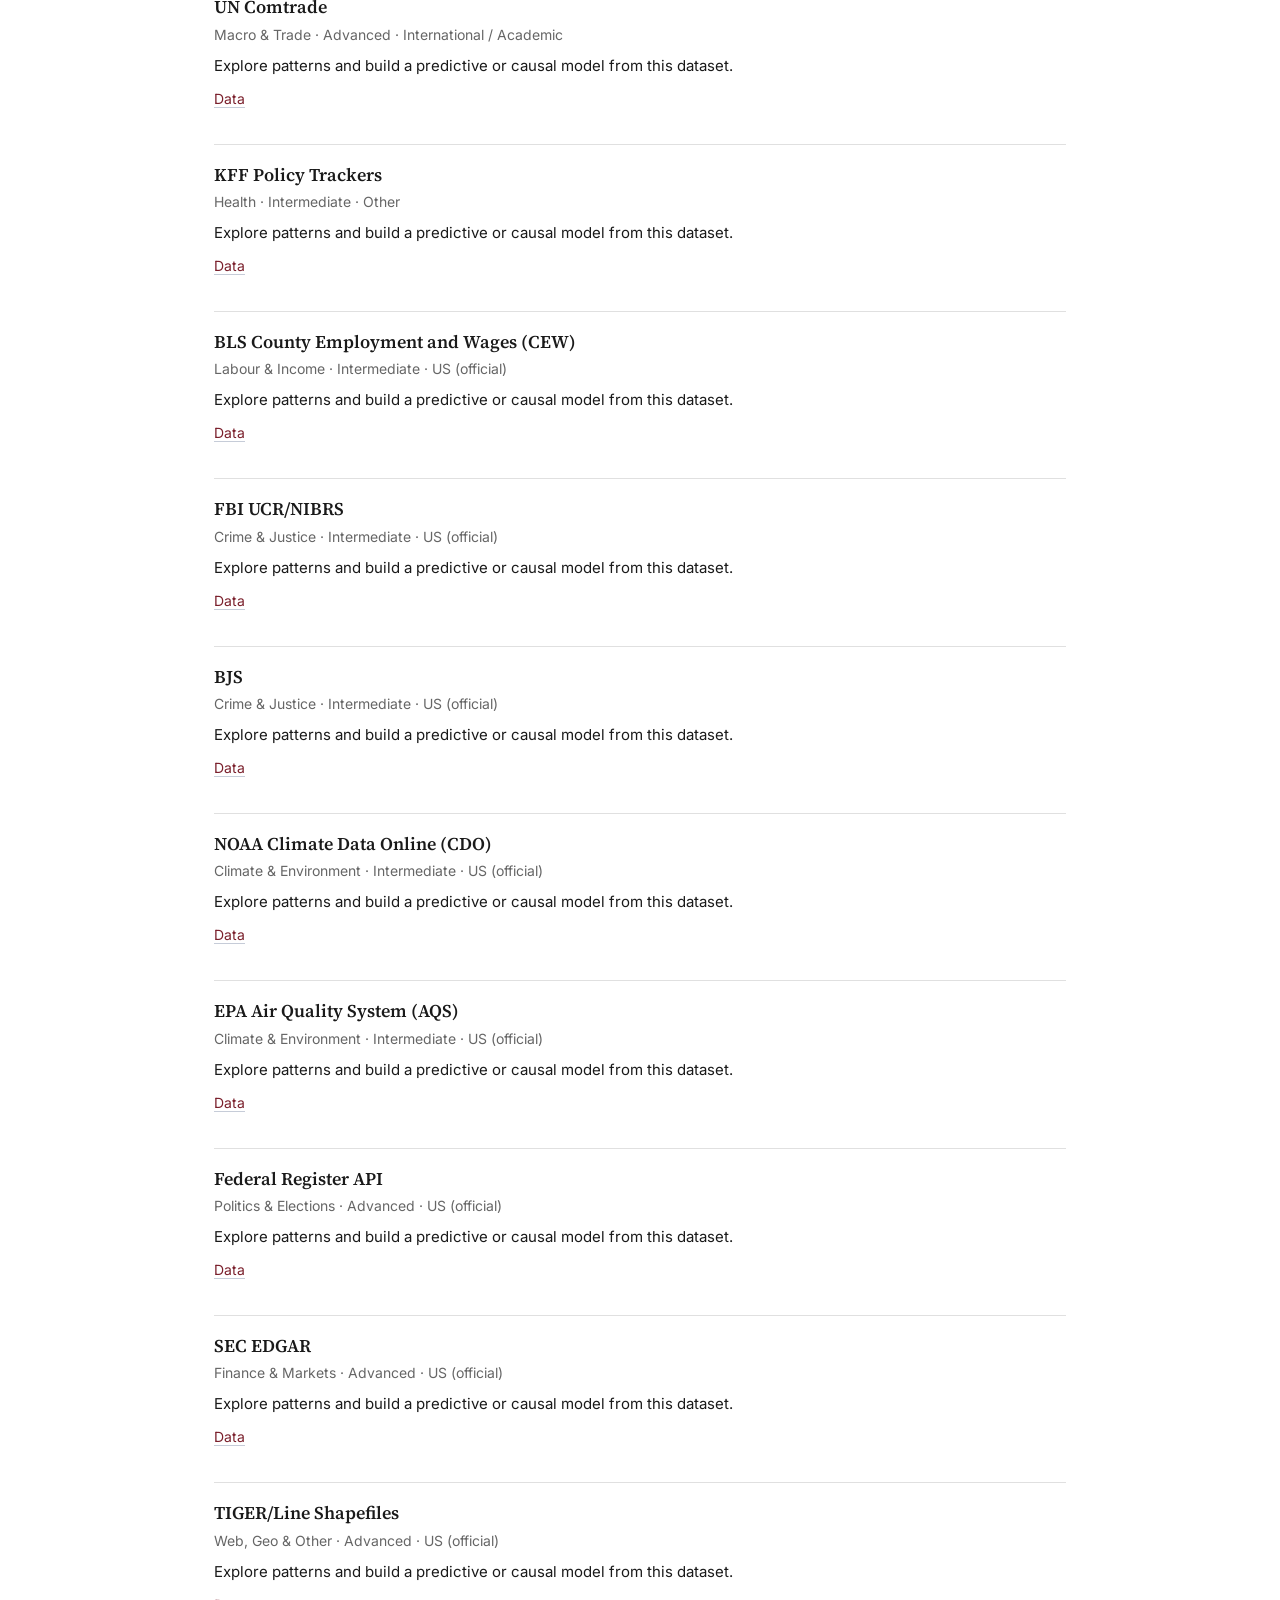
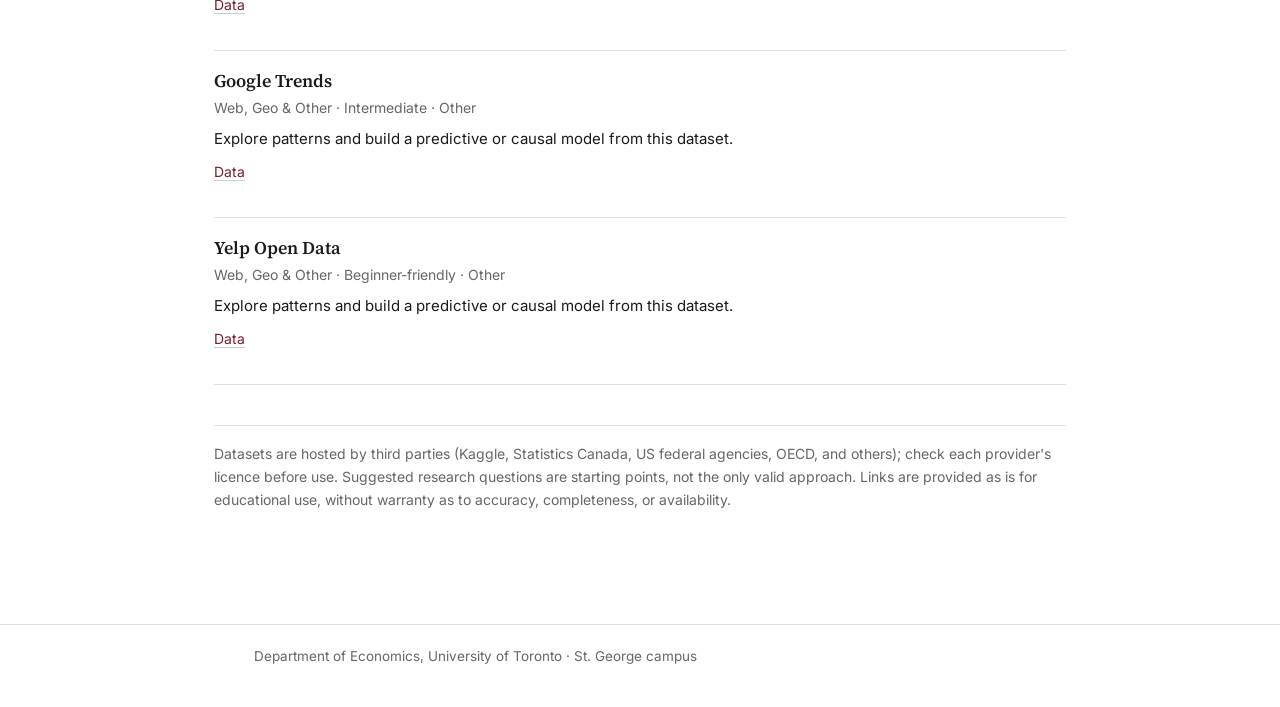
==== commit fff4cf5c: "News and Awards page; nav gains News; symposia coverage links 2021-2026 Co-Authored-By: Claude Fable" ====
--- a/data-catalogue.html
+++ b/data-catalogue.html
@@ -4,6 +4,15 @@
 <meta charset="utf-8">
 <meta name="viewport" content="width=device-width, initial-scale=1">
 <title>Data for Economists — Nazanin Khazra</title>
+<meta name="description" content="Data for Economists: a searchable catalogue of datasets with suggested research questions for project-based economics courses.">
+<meta property="og:type" content="website">
+<meta property="og:title" content="Data for Economists — Nazanin Khazra">
+<meta property="og:description" content="Data for Economists: a searchable catalogue of datasets with suggested research questions for project-based economics courses.">
+<meta property="og:url" content="https://nazaninkhazra.com/data-catalogue.html">
+<meta property="og:image" content="https://nazaninkhazra.com/assets/photo.jpg">
+<meta name="twitter:card" content="summary">
+<link rel="icon" href="assets/favicon.png" sizes="64x64">
+<link rel="apple-touch-icon" href="assets/apple-touch-icon.png">
 <link rel="stylesheet" href="assets/style.css">
 <style>
   main.wrap { max-width: 900px; }
@@ -41,7 +50,8 @@
       <li><a href="teaching.html">Teaching</a></li>
       <li><a href="research.html">Research</a></li>
       <li><a href="students.html" class="active">For Students</a></li>
-      <li><a href="assets/cv.pdf">CV</a></li>
+      <li><a href="news.html">News</a></li>
+      <li><a href="assets/cv.pdf" target="_blank" rel="noopener">CV</a></li>
     </ul></nav>
   </div>
 </header>
--- a/assets/style.css
+++ b/assets/style.css
@@ -178,6 +178,34 @@
 .row:last-child { border-bottom: 0; }
 .row .k { color: var(--muted); font-size: 14.5px; padding-top: 2px; }
 
+/* Student comments */
+.quotes { list-style: none; margin: 0 0 8px; padding: 0; }
+.quote { margin: 0 0 22px; padding: 2px 0 2px 18px; border-left: 2px solid var(--accent); }
+.quote p { font-family: var(--serif); font-size: 17.5px; line-height: 1.55; margin: 0 0 6px; }
+.quote .who { color: var(--muted); font-size: 14px; }
+
+/* News list */
+.news { list-style: none; margin: 0 0 16px; padding: 0; }
+.news li { margin: 0 0 10px; }
+.news .src { display: block; color: var(--muted); font-size: 14px; }
+
+/* Materials rows: course on the left, link list on the right */
+.row .links a { margin-right: 2px; }
+.row .links .sep { color: var(--muted); margin: 0 6px; }
+.row .sub { color: var(--muted); font-size: 14.5px; }
+
+/* Preformatted text (prompts, code) */
+pre {
+  background: #f7f7f7;
+  border: 1px solid var(--rule);
+  padding: 16px 18px;
+  overflow: auto;
+  font-size: 14px;
+  line-height: 1.55;
+  white-space: pre-wrap;
+  word-wrap: break-word;
+}
+
 /* Placeholder marker */
 .placeholder {
   display: inline-block;
@@ -199,5 +227,6 @@
   .intro img, .intro .photo { width: 160px; height: 200px; }
   h1 { font-size: 32px; }
   .row { grid-template-columns: 1fr; gap: 2px; }
-  nav ul { gap: 18px; flex-wrap: wrap; }
-}
+  nav ul { gap: 4px 18px; flex-wrap: wrap; }
+  .header-inner { padding: 20px 24px 16px; gap: 8px 32px; }
+}
